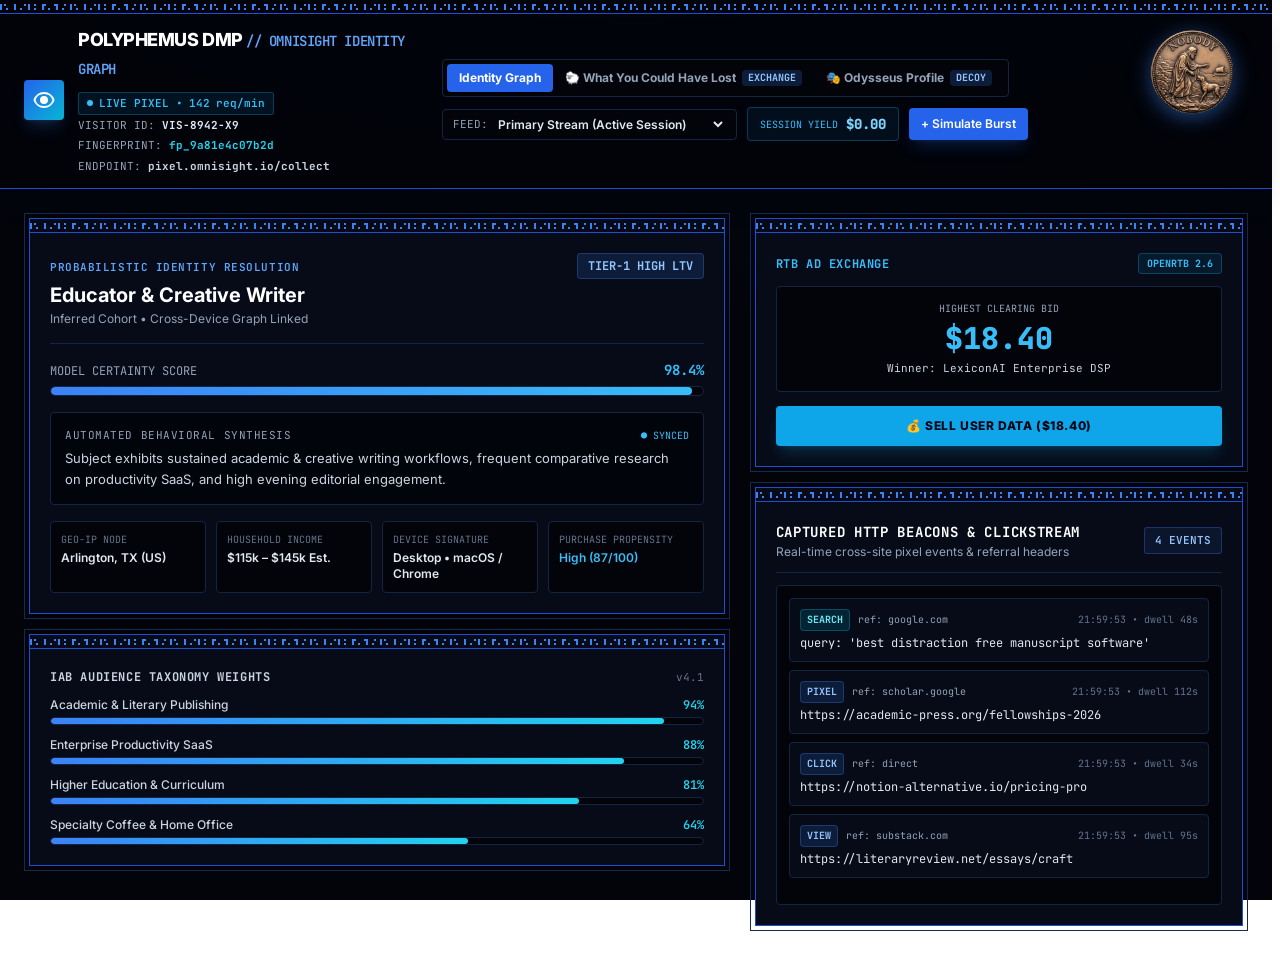
==== polyphemus/index.html @ fc1ab28f "Rename Buy My Sheep tab and related text to What You Could Have Lost Co-Authored-By: Claude Sonnet 5" ====
<!DOCTYPE html>
<html lang="en" class="dark">
<head>
    <meta charset="UTF-8">
    <meta name="viewport" content="width=device-width, initial-scale=1.0">
    <title>Polyphemus DMP — Enterprise Audience &amp; Identity Graph</title>
    <!-- Tailwind CSS (prebuilt: see tailwind.config.js) -->
    <link rel="stylesheet" href="tailwind.css">
    <!-- Inter & JetBrains Mono Fonts -->
    <link rel="preconnect" href="https://fonts.googleapis.com">
    <link rel="preconnect" href="https://fonts.gstatic.com" crossorigin>
    <link href="https://fonts.googleapis.com/css2?family=Inter:wght@400;500;600;700;800&family=JetBrains+Mono:wght@400;500;600;700&display=swap" rel="stylesheet">
    <script>
        // Handshake secret for messages from the Odysseus extension bridge.
        document.documentElement.dataset.odysseusNonce = (crypto.randomUUID && crypto.randomUUID()) || String(Math.random()).slice(2);
    </script>
    <style>
        body {
            background-color: #02040a;
            color: #e2e8f0;
        }
        svg {
            max-width: 1.5rem;
            max-height: 1.5rem;
        }
        ::-webkit-scrollbar {
            width: 6px;
            height: 6px;
        }
        ::-webkit-scrollbar-track {
            background: #02040a;
        }
        ::-webkit-scrollbar-thumb {
            background: #1e293b;
            border-radius: 9999px;
        }
        ::-webkit-scrollbar-thumb:hover {
            background: #334155;
        }
        @keyframes pulseScan {
            0%, 100% { opacity: 1; }
            50% { opacity: 0.45; }
        }
        .animate-scan {
            animation: pulseScan 2.2s infinite ease-in-out;
        }
    </style>
    <link rel="stylesheet" href="theme.css">
</head>
<body class="min-h-screen flex flex-col font-sans antialiased selection:bg-blue-500/30 selection:text-blue-200">
    <div class="coin" id="coin" title="Back to Odysseus" onclick="goToOdysseus()"><img class="f" src="assets/coin-front.png" alt=""><img class="b" src="assets/coin-back.png" alt=""></div>

    <!-- Top Enterprise Navigation Bar -->
    <header class="sticky top-0 z-40 bg-panel/95 backdrop-blur-md border-b border-stroke px-4 sm:px-6 py-3.5 shadow-xl">
        <div class="max-w-7xl mx-auto flex flex-col lg:flex-row lg:items-center lg:justify-between gap-3">
            
            <!-- Brand & Live Sensor Telemetry -->
            <div class="flex items-center gap-3.5">
                <div class="w-10 h-10 rounded-xl bg-gradient-to-br from-blue-600 to-cyan-500 flex items-center justify-center shadow-lg shadow-blue-500/20 shrink-0">
                    <!-- Single Optical Eye SVG -->
                    <svg class="w-6 h-6 text-white" fill="none" viewBox="0 0 24 24" stroke="currentColor" stroke-width="2">
                        <path stroke-linecap="round" stroke-linejoin="round" d="M2.458 12C3.732 7.943 7.523 5 12 5c4.478 0 8.268 2.943 9.542 7-1.274 4.057-5.064 7-9.542 7-4.477 0-8.268-2.943-9.542-7z" />
                        <circle cx="12" cy="12" r="3" fill="currentColor" />
                    </svg>
                </div>
                <div>
                    <div class="flex items-center gap-2.5 flex-wrap">
                        <h1 class="text-base sm:text-lg font-extrabold tracking-tight text-white">
                            POLYPHEMUS DMP <span class="text-blue-400 font-mono font-semibold text-xs sm:text-sm">// OMNISIGHT IDENTITY GRAPH</span>
                        </h1>
                        <span class="inline-flex items-center gap-1.5 px-2 py-0.5 rounded-md text-[11px] font-mono font-semibold bg-emerald-500/10 text-emerald-400 border border-emerald-500/30">
                            <span class="w-1.5 h-1.5 rounded-full bg-emerald-400 animate-ping"></span>
                            LIVE PIXEL • <span id="eventsPerMin" class="tabular-nums">142</span> req/min
                        </span>
                    </div>
                    <div class="flex flex-wrap items-center gap-x-4 gap-y-1 text-[11px] font-mono text-slate-400 mt-0.5">
                        <span>VISITOR ID: <strong id="headerVisitorId" class="text-slate-200">VIS-8942-X9</strong></span>
                        <span>FINGERPRINT: <strong class="text-cyan-400">fp_9a81e4c07b2d</strong></span>
                        <span class="hidden sm:inline">ENDPOINT: <strong class="text-slate-300">pixel.omnisight.io/collect</strong></span>
                    </div>
                </div>
            </div>

            <!-- Workspace Switcher, Telemetry Stream Selector & Revenue Ticker -->
            <div class="flex flex-wrap items-center gap-2.5">
                <!-- View Switcher -->
                <div class="inline-flex rounded-xl bg-canvas border border-stroke p-1">
                    <button id="tabIdentityBtn" onclick="switchWorkspaceView('identity')"
                        class="px-3 py-1.5 rounded-lg text-xs font-bold bg-blue-600 text-white shadow transition cursor-pointer">
                        Identity Graph
                    </button>
                    <button id="tabSheepBtn" onclick="switchWorkspaceView('sheep')"
                        class="px-3 py-1.5 rounded-lg text-xs font-bold text-slate-400 hover:text-white transition cursor-pointer flex items-center gap-1.5">
                        <span>🐑 What You Could Have Lost</span>
                        <span class="px-1.5 py-0.2 rounded bg-amber-500/20 text-amber-300 font-mono text-[10px]">EXCHANGE</span>
                    </button>
                    <button id="tabOdysseusBtn" onclick="switchWorkspaceView('odysseus')"
                        class="px-3 py-1.5 rounded-lg text-xs font-bold text-slate-400 hover:text-white transition cursor-pointer flex items-center gap-1.5">
                        <span>🎭 Odysseus Profile</span>
                        <span class="px-1.5 py-0.2 rounded bg-blue-500/20 text-blue-300 font-mono text-[10px]">DECOY</span>
                    </button>
                </div>

                <!-- Telemetry Feed Selector -->
                <div class="flex items-center gap-1.5 bg-canvas border border-stroke rounded-xl px-2.5 py-1.5">
                    <label for="telemetryStreamSelect" class="text-[11px] font-mono text-slate-400">FEED:</label>
                    <select id="telemetryStreamSelect" onchange="switchTelemetryFeed(this.value)"
                        class="bg-transparent text-xs font-semibold text-slate-200 focus:outline-none cursor-pointer">
                        <option value="baseline" class="bg-panel text-slate-200">Primary Stream (Active Session)</option>
                        <option value="webhook_alpine" class="bg-panel text-slate-200">Stream #02 (Alpine &amp; Dairy)</option>
                        <option value="webhook_arctic" class="bg-panel text-slate-200">Stream #03 (Nordic Winter Sport)</option>
                        <option value="webhook_agri" class="bg-panel text-slate-200">Stream #04 (Heavy Agri-Machinery)</option>
                    </select>
                </div>

                <!-- Cumulative Yield Ticker -->
                <div class="flex items-center gap-2 bg-emerald-950/40 border border-emerald-500/30 rounded-xl px-3 py-1.5">
                    <span class="text-[10px] font-mono uppercase text-emerald-400">Session Yield</span>
                    <span id="totalRevenueTicker" class="font-mono text-xs sm:text-sm font-extrabold text-emerald-300 tabular-nums">$0.00</span>
                </div>

                <button onclick="ingestSessionBurst()"
                    class="px-3 py-2 rounded-xl bg-blue-600 hover:bg-blue-500 active:scale-[0.98] text-white text-xs font-semibold shadow-lg shadow-blue-600/20 transition cursor-pointer">
                    + Simulate Burst
                </button>

            </div>
        </div>
    </header>

    <!-- ===================================================================== -->
    <!-- VIEW 1: IDENTITY GRAPH & DATA HARVESTER DASHBOARD                     -->
    <!-- ===================================================================== -->
    <main id="identityWorkspace" class="flex-1 max-w-7xl w-full mx-auto p-4 sm:p-6 grid grid-cols-1 lg:grid-cols-12 gap-5">

        <!-- LEFT COLUMN (4 cols): Probabilistic Identity & Behavioral Synthesis -->
        <section class="lg:col-span-7 flex flex-col gap-5">

            <!-- Subject Profile & Confidence Card -->
            <div class="bg-panel border border-stroke rounded-2xl p-5 shadow-xl relative overflow-hidden">
                <div class="flex items-start justify-between gap-2 pb-4 border-b border-stroke">
                    <div>
                        <span class="text-[11px] font-mono uppercase tracking-wider text-blue-400 font-semibold">
                            Probabilistic Identity Resolution
                        </span>
                        <h2 id="personaTitle" class="text-lg sm:text-xl font-bold text-white mt-1">
                            Educator &amp; Creative Writer
                        </h2>
                        <p id="personaSubtitle" class="text-xs text-slate-400 mt-0.5">
                            Inferred Cohort • Cross-Device Graph Linked
                        </p>
                    </div>
                    <span id="segmentTierBadge" class="px-2.5 py-1 rounded-lg text-xs font-mono font-bold bg-blue-500/15 text-blue-300 border border-blue-500/30 shrink-0">
                        TIER-1 HIGH LTV
                    </span>
                </div>

                <!-- Inference Confidence Bar -->
                <div class="mt-4">
                    <div class="flex justify-between items-baseline text-xs mb-1.5">
                        <span class="font-mono text-slate-400">MODEL CERTAINTY SCORE</span>
                        <span id="confidencePct" class="font-mono font-bold text-emerald-400 text-sm">98.4%</span>
                    </div>
                    <div class="w-full h-2.5 bg-canvas rounded-full overflow-hidden border border-stroke">
                        <div id="confidenceBar" class="h-full bg-gradient-to-r from-blue-500 to-emerald-400 rounded-full transition-all duration-500" style="width: 98.4%"></div>
                    </div>
                </div>

                <!-- Automated Behavioral Synthesis -->
                <div class="mt-4 p-3.5 rounded-xl bg-canvas/90 border border-stroke">
                    <div class="flex items-center justify-between mb-1">
                        <span class="text-[11px] font-mono uppercase tracking-wider text-slate-400">Automated Behavioral Synthesis</span>
                        <span class="text-[10px] font-mono text-emerald-400 animate-scan">● SYNCED</span>
                    </div>
                    <p id="synthesisNarrative" class="text-xs sm:text-[13px] text-slate-300 leading-relaxed">
                        Subject exhibits sustained academic &amp; creative writing workflows, frequent comparative research on productivity SaaS, and high evening editorial engagement.
                    </p>
                </div>

                <!-- Extracted Attribute Matrix -->
                <div class="mt-4 grid grid-cols-2 sm:grid-cols-4 gap-2.5 text-xs">
                    <div class="p-2.5 rounded-xl bg-canvas border border-stroke">
                        <div class="text-[10px] font-mono text-slate-500 uppercase">Geo-IP Node</div>
                        <div id="attrGeo" class="font-semibold text-slate-200 mt-0.5">Arlington, TX (US)</div>
                    </div>
                    <div class="p-2.5 rounded-xl bg-canvas border border-stroke">
                        <div class="text-[10px] font-mono text-slate-500 uppercase">Household Income</div>
                        <div id="attrIncome" class="font-semibold text-slate-200 mt-0.5">$115k – $145k Est.</div>
                    </div>
                    <div class="p-2.5 rounded-xl bg-canvas border border-stroke">
                        <div class="text-[10px] font-mono text-slate-500 uppercase">Device Signature</div>
                        <div id="attrDevice" class="font-semibold text-slate-200 mt-0.5">Desktop • macOS / Chrome</div>
                    </div>
                    <div class="p-2.5 rounded-xl bg-canvas border border-stroke">
                        <div class="text-[10px] font-mono text-slate-500 uppercase">Purchase Propensity</div>
                        <div id="attrPropensity" class="font-semibold text-emerald-400 mt-0.5">High (87/100)</div>
                    </div>
                </div>
            </div>

            <!-- Inferred Interest Taxonomy Bars -->
            <div class="bg-panel border border-stroke rounded-2xl p-5 shadow-xl">
                <div class="flex items-center justify-between mb-3">
                    <h3 class="text-xs font-mono font-bold uppercase tracking-wider text-slate-300">
                        IAB Audience Taxonomy Weights
                    </h3>
                    <span class="text-[11px] font-mono text-slate-500">v4.1</span>
                </div>
                <div id="taxonomyContainer" class="space-y-3">
                    <!-- Rendered dynamically -->
                </div>
            </div>
        </section>

        <!-- RIGHT COLUMN (5 cols): RTB clearing bid & captured beacons -->
        <section class="lg:col-span-5 flex flex-col gap-5">
            
            <!-- Programmatic RTB Auction & Sell User Data Box -->
            <div class="bg-panel border border-stroke rounded-2xl p-5 shadow-xl">
                <div class="flex items-center justify-between mb-3">
                    <span class="text-xs font-mono font-bold uppercase tracking-wider text-emerald-400">
                        RTB Ad Exchange
                    </span>
                    <span class="px-2 py-0.5 rounded bg-emerald-500/10 border border-emerald-500/30 text-emerald-400 font-mono text-[10px] font-bold">
                        OPENRTB 2.6
                    </span>
                </div>

                <!-- Winning Clearing Bid -->
                <div class="p-3.5 rounded-xl bg-canvas border border-stroke text-center">
                    <div class="text-[10px] font-mono uppercase text-slate-400">Highest Clearing Bid</div>
                    <div id="clearingCpm" class="text-2xl sm:text-3xl font-extrabold font-mono text-emerald-400 mt-1 tabular-nums">
                        $18.40
                    </div>
                    <div id="winningBidderName" class="text-[11px] font-mono text-slate-300 mt-1">
                        Winner: LexiconAI Enterprise DSP
                    </div>
                </div>

                <!-- Sell User Data CTA -->
                <button id="sellDataBtn" onclick="executeHighestBidderSale()"
                    class="w-full mt-3.5 py-3 px-4 rounded-xl bg-gradient-to-r from-emerald-500 to-teal-500 hover:from-emerald-400 hover:to-teal-400 active:scale-[0.99] text-slate-950 font-extrabold text-xs uppercase tracking-wider shadow-lg shadow-emerald-500/20 transition cursor-pointer flex items-center justify-center gap-2">
                    <span>💰 Sell User Data ($18.40)</span>
                </button>
            </div>

            <!-- Live Captured HTTP Beacons Log -->
            <div class="bg-panel border border-stroke rounded-2xl p-5 shadow-xl flex-1 flex flex-col">
                <div class="flex items-center justify-between pb-3 border-b border-stroke">
                    <div>
                        <h3 class="text-xs sm:text-sm font-bold text-white uppercase tracking-wider font-mono">
                            Captured HTTP Beacons &amp; Clickstream
                        </h3>
                        <p class="text-xs text-slate-400 mt-0.5">
                            Real-time cross-site pixel events &amp; referral headers
                        </p>
                    </div>
                    <span id="beaconCountPill" class="px-2.5 py-1 rounded-md bg-blue-500/10 border border-blue-500/30 text-blue-300 font-mono text-[11px] font-semibold">
                        6 EVENTS
                    </span>
                </div>

                <div id="beaconStreamList" class="mt-3 bg-canvas border border-stroke rounded-xl p-3 h-80 overflow-y-auto font-mono text-xs space-y-2">
                    <!-- Rendered dynamically -->
                </div>
            </div>
        </section>
    </main>

    <!-- ===================================================================== -->
    <!-- VIEW 2: "BUY MY SHEEP — FEED YOUR FLOCK" BUYER BIDDING EXCHANGE        -->
    <!-- ===================================================================== -->
    <main id="sheepExchangeWorkspace" class="hidden flex-1 max-w-7xl w-full mx-auto p-4 sm:p-6 space-y-6">
        
        <!-- Exchange Hero Header -->
        <div class="bg-gradient-to-r from-panel via-panelLight to-panel border border-amber-500/30 rounded-2xl p-6 shadow-2xl flex flex-col lg:flex-row lg:items-center lg:justify-between gap-4">
            <div>
                <div class="inline-flex items-center gap-2 px-2.5 py-1 rounded-md bg-amber-500/15 border border-amber-500/30 text-amber-300 font-mono text-xs font-bold mb-2">
                    <span>🐑 OMNISIGHT PRIVATE DATA EXCHANGE</span>
                    <span>•</span>
                    <span>LIVE PROGRAMMATIC AUCTION</span>
                </div>
                <h2 class="text-2xl sm:text-3xl font-extrabold text-white tracking-tight">
                    What You Could Have Lost
                </h2>
                <p class="text-xs sm:text-sm text-slate-300 mt-1 max-w-2xl">
                    Every synthetic decoy profile generated by Odysseus is stored here. Select a lot below to initiate a <strong class="text-amber-300">1-minute programmatic auction</strong> and lock in exclusive retargeting rights. Bidders and prices are fictional.
                </p>
            </div>

            <div class="flex flex-wrap items-center gap-3 shrink-0">
                <button onclick="switchWorkspaceView('identity')"
                    class="px-4 py-2.5 rounded-xl bg-canvas hover:bg-slate-800 border border-stroke text-slate-200 text-xs font-bold transition cursor-pointer">
                    ← Back to Identity Graph
                </button>
                <button onclick="clearPastProfiles()"
                    class="px-4 py-2.5 rounded-xl bg-canvas hover:bg-slate-800 border border-stroke text-slate-300 text-xs font-bold transition cursor-pointer">
                    Clear past profiles
                </button>
            </div>
        </div>

        <!-- LIVE 1-MINUTE AUCTION COUNTDOWN BANNER (Appears when an offer is posted) -->
        <div id="activeAuctionBanner" class="hidden bg-panel border-2 border-amber-400/70 rounded-2xl p-5 shadow-2xl shadow-amber-500/10">
            <div class="flex flex-col md:flex-row md:items-center md:justify-between gap-4">
                <div class="space-y-1">
                    <div class="flex items-center gap-2">
                        <span class="w-2.5 h-2.5 rounded-full bg-amber-400 animate-ping"></span>
                        <span class="text-xs font-mono font-bold uppercase tracking-wider text-amber-300">
                            LIVE AUCTION IN PROGRESS — AUTO-SELLS AT 00:00
                        </span>
                    </div>
                    <h3 id="auctionLotTitle" class="text-lg font-extrabold text-white">
                        FLOCK LOT #01 — Educator &amp; Creative Writer
                    </h3>
                    <p class="text-xs font-mono text-slate-300">
                        Current Highest Bidder: <strong id="auctionHighestBidder" class="text-emerald-400">Your DSP Desk</strong> • Current Offer: <strong id="auctionHighestAmount" class="text-emerald-300">$18.40</strong>
                    </p>
                </div>

                <!-- Countdown Clock & Instant Settle -->
                <div class="flex items-center gap-4">
                    <div class="px-4 py-2.5 rounded-xl bg-canvas border border-amber-500/40 text-center">
                        <div class="text-[10px] font-mono uppercase text-slate-400">Time Remaining</div>
                        <div id="auctionTimerDisplay" class="text-2xl sm:text-3xl font-extrabold font-mono text-amber-400 tabular-nums">
                            01:00
                        </div>
                    </div>
                    <button onclick="finalizeTimedAuctionSale()"
                        class="px-4 py-3 rounded-xl bg-emerald-500 hover:bg-emerald-400 text-slate-950 font-extrabold text-xs uppercase tracking-wider shadow-lg transition cursor-pointer">
                        Settle Now ⚡
                    </button>
                </div>
            </div>

            <!-- 60-Second Progress Bar -->
            <div class="w-full h-2 bg-canvas rounded-full overflow-hidden border border-stroke mt-4">
                <div id="auctionTimerBar" class="h-full bg-gradient-to-r from-amber-400 to-emerald-400 transition-all duration-1000 linear" style="width: 100%"></div>
            </div>
        </div>

        <!-- Flock Lots Grid -->
        <div id="sheepLotsGrid" class="grid grid-cols-1 md:grid-cols-2 lg:grid-cols-4 gap-5">
            <!-- Rendered dynamically -->
        </div>

        <!-- Custom Bid Desk -->
        <div class="bg-panel border border-stroke rounded-2xl p-5 shadow-xl flex flex-col md:flex-row md:items-center justify-between gap-4">
            <div>
                <h3 class="text-sm font-bold text-white font-mono uppercase tracking-wider">
                    Custom DSP Standing Offer Desk
                </h3>
                <p class="text-xs text-slate-400 mt-0.5">
                    Post a custom CPM offer on the live Odysseus decoy profile to start a 1-minute closing clock.
                </p>
            </div>
            <div class="flex flex-wrap items-center gap-2.5">
                <input id="customBidderName" type="text" value="ApexMedia DSP" placeholder="Bidder / DSP Name"
                    class="bg-canvas border border-stroke rounded-xl px-3 py-2 text-xs text-white focus:outline-none focus:border-amber-400">
                <input id="customBidAmount" type="number" step="0.50" value="22.50" placeholder="Bid ($)"
                    class="w-28 bg-canvas border border-stroke rounded-xl px-3 py-2 text-xs font-mono text-emerald-300 focus:outline-none focus:border-amber-400">
                <button onclick="submitCustomSheepBid()"
                    class="px-4 py-2 rounded-xl bg-amber-500 hover:bg-amber-400 text-slate-950 font-extrabold text-xs uppercase tracking-wider shadow transition cursor-pointer">
                    Post Offer (1m Timer) →
                </button>
            </div>
        </div>
    </main>


    <!-- ===================================================================== -->
    <!-- VIEW 3: ODYSSEUS DECOY PROFILE (imported from the Odysseus extension) -->
    <!-- ===================================================================== -->
    <main id="odysseusWorkspace" class="hidden flex-1 max-w-7xl w-full mx-auto p-4 sm:p-6 grid grid-cols-1 lg:grid-cols-12 gap-5">
        <section id="odyEmpty" class="lg:col-span-12 bg-panel border border-stroke rounded-2xl p-8 text-center">
            <div class="text-4xl mb-2">🎭</div>
            <h2 class="text-lg font-bold text-white">Waiting for Odysseus</h2>
            <p class="text-xs text-slate-400 mt-1 max-w-xl mx-auto">
                Open this page in a browser with the Odysseus extension installed (the page must be served from
                <span class="font-mono text-slate-300">http://127.0.0.1:5172</span>). The decoy persona and its browsing activity appear here automatically.
            </p>
        </section>

        <section id="odyLeft" class="hidden lg:col-span-4 flex flex-col gap-5">
            <div class="bg-panel border border-stroke rounded-2xl p-5 shadow-xl">
                <div class="flex items-start justify-between gap-2 pb-4 border-b border-stroke">
                    <div>
                        <span class="text-[11px] font-mono uppercase tracking-wider text-blue-400 font-semibold">Imported from Odysseus</span>
                        <h2 id="odyTitle" class="text-lg sm:text-xl font-bold text-white mt-1"></h2>
                        <p id="odySubtitle" class="text-xs text-slate-400 mt-0.5"></p>
                    </div>
                    <span class="px-2 py-1 rounded-md text-[10px] font-mono font-bold bg-amber-500/15 text-amber-300 border border-amber-500/40 shrink-0">SYNTHETIC IDENTITY</span>
                </div>
                <div class="mt-3 flex flex-wrap gap-x-4 gap-y-1 text-[11px] font-mono text-slate-400">
                    <span>VISITOR ID: <strong id="odyVid" class="text-slate-200"></strong></span>
                    <span>FINGERPRINT: <strong id="odyFp" class="text-cyan-400"></strong></span>
                </div>
                <div class="mt-4">
                    <div class="flex justify-between items-baseline text-xs mb-1.5">
                        <span class="font-mono text-slate-400">MODEL CERTAINTY SCORE</span>
                        <span id="odyConf" class="font-mono font-bold text-emerald-400 text-sm"></span>
                    </div>
                    <div class="w-full h-2.5 bg-canvas rounded-full overflow-hidden border border-stroke">
                        <div id="odyConfBar" class="h-full bg-gradient-to-r from-blue-500 to-emerald-400 rounded-full transition-all duration-500" style="width:0%"></div>
                    </div>
                </div>
                <div class="mt-4 p-3.5 rounded-xl bg-canvas/90 border border-stroke">
                    <div class="text-[11px] font-mono uppercase tracking-wider text-slate-400 mb-1">Automated Behavioral Synthesis</div>
                    <p id="odySynthesis" class="text-xs sm:text-[13px] text-slate-300 leading-relaxed"></p>
                </div>
                <div class="mt-4 grid grid-cols-2 gap-2.5 text-xs">
                    <div class="p-2.5 rounded-xl bg-canvas border border-stroke"><div class="text-[10px] font-mono text-slate-500 uppercase">Geo-IP Node</div><div id="odyGeo" class="font-semibold text-slate-200 mt-0.5"></div></div>
                    <div class="p-2.5 rounded-xl bg-canvas border border-stroke"><div class="text-[10px] font-mono text-slate-500 uppercase">Household Income</div><div id="odyIncome" class="font-semibold text-slate-200 mt-0.5"></div></div>
                    <div class="p-2.5 rounded-xl bg-canvas border border-stroke"><div class="text-[10px] font-mono text-slate-500 uppercase">Device Signature</div><div id="odyDevice" class="font-semibold text-slate-200 mt-0.5"></div></div>
                    <div class="p-2.5 rounded-xl bg-canvas border border-stroke"><div class="text-[10px] font-mono text-slate-500 uppercase">Purchase Propensity</div><div id="odyPropensity" class="font-semibold text-emerald-400 mt-0.5"></div></div>
                </div>
            </div>
            <div class="bg-panel border border-stroke rounded-2xl p-5 shadow-xl">
                <h3 class="text-xs font-mono font-bold uppercase tracking-wider text-slate-300 mb-3">Audience Taxonomy Weights</h3>
                <div id="odyTaxonomy" class="space-y-3"></div>
            </div>
        </section>

        <section id="odyMid" class="hidden lg:col-span-5 flex flex-col gap-5">
            <div class="bg-panel border border-stroke rounded-2xl p-5 shadow-xl flex-1 flex flex-col">
                <div class="flex items-center justify-between pb-3 border-b border-stroke">
                    <div>
                        <h3 class="text-xs sm:text-sm font-bold text-white uppercase tracking-wider font-mono">Captured Beacons &middot; Decoy Browsing</h3>
                        <p class="text-xs text-slate-400 mt-0.5">Searches and visits generated by the decoy persona</p>
                    </div>
                    <span id="odyBeaconCount" class="px-2.5 py-1 rounded-md bg-blue-500/10 border border-blue-500/30 text-blue-300 font-mono text-[11px] font-semibold">0 EVENTS</span>
                </div>
                <div id="odyBeacons" class="mt-3 bg-canvas border border-stroke rounded-xl p-3 h-96 overflow-y-auto font-mono text-xs space-y-2"></div>
            </div>
        </section>

        <section id="odyRight" class="hidden lg:col-span-3 flex flex-col gap-5">
            <div class="bg-panel border border-stroke rounded-2xl p-5 shadow-xl">
                <div class="flex items-center justify-between mb-3">
                    <span class="text-xs font-mono font-bold uppercase tracking-wider text-emerald-400">RTB Exchange</span>
                    <span class="px-2 py-0.5 rounded bg-amber-500/15 border border-amber-500/40 text-amber-300 font-mono text-[10px] font-bold">FICTIONAL BIDDERS</span>
                </div>
                <div class="p-3.5 rounded-xl bg-canvas border border-stroke text-center">
                    <div class="text-[10px] font-mono uppercase text-slate-400">Highest Clearing Bid</div>
                    <div id="odyCpm" class="text-2xl sm:text-3xl font-extrabold font-mono text-emerald-400 mt-1 tabular-nums"></div>
                    <div id="odyWinner" class="text-[11px] font-mono text-slate-300 mt-1"></div>
                </div>
                <div class="mt-4 pt-3 border-t border-stroke">
                    <div class="text-[10px] font-mono uppercase text-slate-400 mb-2">Active DSP Order Book</div>
                    <div id="odyBids" class="space-y-1.5 text-xs font-mono"></div>
                </div>
                <button onclick="switchWorkspaceView('sheep')"
                    class="w-full mt-4 py-3 px-4 rounded-xl bg-gradient-to-r from-amber-500 to-orange-500 hover:from-amber-400 hover:to-orange-400 text-slate-950 font-extrabold text-xs uppercase tracking-wider shadow-lg transition cursor-pointer">
                    See what you could have lost &rarr;
                </button>
                <div class="mt-4 pt-3 border-t border-stroke">
                    <div class="text-[10px] font-mono uppercase text-slate-400 mb-2">Served Ad Creative</div>
                    <div class="p-3 rounded-xl bg-panelLight border border-stroke">
                        <div id="odyAdTag" class="text-[10px] font-mono text-slate-400 mb-1"></div>
                        <div id="odyAdHeadline" class="text-xs font-bold text-white"></div>
                    </div>
                </div>
                <p class="text-[10px] font-mono text-slate-500 mt-3">Simulation: bidders and prices are fictional and derived from the decoy's interests and income band. No real user data is sold.</p>
            </div>
        </section>
    </main>

    <!-- Wire Settlement Receipt Modal (Replaces alert) -->
    <div id="settlementModal" class="hidden fixed inset-0 z-50 bg-black/75 backdrop-blur-sm flex items-center justify-center p-4">
        <div class="bg-panel border border-emerald-500/40 rounded-2xl max-w-md w-full p-6 shadow-2xl space-y-4">
            <div class="flex items-center justify-between border-b border-stroke pb-3">
                <div class="flex items-center gap-2">
                    <span class="w-2.5 h-2.5 rounded-full bg-emerald-400"></span>
                    <h3 class="text-sm font-extrabold font-mono uppercase text-emerald-400">
                        User Data Transfer Settled
                    </h3>
                </div>
                <button onclick="closeSettlementModal()" class="text-slate-400 hover:text-white text-sm font-mono cursor-pointer">✕</button>
            </div>

            <div class="space-y-2 text-xs font-mono bg-canvas border border-stroke rounded-xl p-4">
                <div class="flex justify-between">
                    <span class="text-slate-400">TRANSACTION ID:</span>
                    <span id="receiptTxId" class="text-slate-200">TX-994810</span>
                </div>
                <div class="flex justify-between">
                    <span class="text-slate-400">BUYING DSP:</span>
                    <span id="receiptBuyer" class="text-cyan-300 font-bold">LexiconAI Enterprise DSP</span>
                </div>
                <div class="flex justify-between">
                    <span class="text-slate-400">SUBJECT COHORT:</span>
                    <span id="receiptPersona" class="text-white">Educator &amp; Creative Writer</span>
                </div>
                <div class="flex justify-between">
                    <span class="text-slate-400">VISITOR GRAPH ID:</span>
                    <span id="receiptVisitorId" class="text-slate-300">VIS-8942-X9</span>
                </div>
                <div id="receiptSynthetic" class="hidden text-[11px] text-amber-300 border border-amber-500/40 bg-amber-500/10 rounded-lg px-2 py-1.5">SYNTHETIC DECOY IDENTITY &mdash; simulated sale, no real user data transferred.</div>
                <div class="flex justify-between pt-2 border-t border-stroke text-sm">
                    <span class="text-slate-300 font-bold">CLEARED PAYOUT:</span>
                    <span id="receiptAmount" class="text-emerald-400 font-extrabold">$18.40</span>
                </div>
            </div>

            <button onclick="closeSettlementModal()"
                class="w-full py-2.5 rounded-xl bg-emerald-500 hover:bg-emerald-400 text-slate-950 font-extrabold text-xs uppercase tracking-wider transition cursor-pointer">
                Done
            </button>
        </div>
    </div>

    <script>
        // =========================================================================
        // 1. COHORT PROFILES & MONETIZATION DATA
        // =========================================================================
        const COHORTS = {
            baseline: {
                visitorId: 'VIS-8942-X9',
                title: 'Educator & Creative Writer',
                subtitle: 'Inferred Cohort • Cross-Device Graph Linked',
                tier: 'TIER-1 HIGH LTV',
                confidence: 98.4,
                synthesis: 'Subject exhibits sustained academic & creative writing workflows, frequent comparative research on productivity SaaS, and high evening editorial engagement.',
                advisory: 'Deploy urgency-framed annual SaaS retargeting between 20:00–23:30 local time; suppress introductory discount tiers as subject demonstrates low price elasticity on productivity tooling.',
                geo: 'Arlington, TX (US)',
                income: '$115k – $145k Est.',
                device: 'Desktop • macOS / Chrome',
                propensity: 'High (87/100)',
                cpm: 18.40,
                winner: 'LexiconAI Enterprise DSP',
                bids: [
                    { dsp: 'LexiconAI Enterprise DSP', price: 18.40 },
                    { dsp: 'NorthStar EdTech Exchange', price: 16.95 },
                    { dsp: 'Meridian Cloud Retargeter', price: 14.20 }
                ],
                ad: {
                    tag: 'SPONSORED • PRODUCTIVITY SAAS',
                    headline: 'Upgrade Your Research & Writing Stack',
                    body: 'AI-assisted citation & manuscript workflow built for educators and authors.'
                },
                taxonomy: [
                    { label: 'Academic & Literary Publishing', pct: 94 },
                    { label: 'Enterprise Productivity SaaS', pct: 88 },
                    { label: 'Higher Education & Curriculum', pct: 81 },
                    { label: 'Specialty Coffee & Home Office', pct: 64 }
                ],
                beacons: [
                    { type: 'SEARCH', url: "query: 'best distraction free manuscript software'", ref: 'google.com', dwell: '48s' },
                    { type: 'PIXEL', url: 'https://academic-press.org/fellowships-2026', ref: 'scholar.google', dwell: '112s' },
                    { type: 'CLICK', url: 'https://notion-alternative.io/pricing-pro', ref: 'direct', dwell: '34s' },
                    { type: 'VIEW', url: 'https://literaryreview.net/essays/craft', ref: 'substack.com', dwell: '95s' }
                ]
            },
            webhook_alpine: {
                visitorId: 'VIS-8942-X9',
                title: 'Alpine Cheesemaker & Accordion Restorer',
                subtitle: 'Inferred Cohort • Niche Artisan & Dairy Supply',
                tier: 'NICHE AGRI-CRAFT',
                confidence: 99.1,
                synthesis: 'Subject demonstrates intense procurement intent for bulk goat milk rennet, copper cheese vats, and vintage Helikon button-accordion reed plates.',
                advisory: 'Serve wholesale dairy culture bundles and Swiss reed-tuning consumables; exclude all metropolitan SaaS and consumer finance campaigns due to zero conversion correlation.',
                geo: 'Gruyères / Bern Relay (CH)',
                income: '$62k – $78k Est.',
                device: 'Desktop • Linux / Firefox',
                propensity: 'Niche (91/100)',
                cpm: 2.45,
                winner: 'Fromagex Wholesale EU',
                bids: [
                    { dsp: 'Fromagex Wholesale EU', price: 2.45 },
                    { dsp: 'AlpineFolk Instrument Supply', price: 2.10 },
                    { dsp: 'Generic Retail Remnant', price: 0.85 }
                ],
                ad: {
                    tag: 'SPONSORED • DAIRY & FOLK CRAFT',
                    headline: '20L Artisanal Goat Rennet — Bulk Drum Sale',
                    body: 'Direct-from-vat microbial rennet & brass accordion reed wax shipped fast.'
                },
                taxonomy: [
                    { label: 'Artisanal Cheese & Dairy Cultures', pct: 97 },
                    { label: 'Vintage Folk & Accordion Repair', pct: 92 },
                    { label: 'Alpine Pasture & Livestock', pct: 79 },
                    { label: 'Copper Fermentation Vessels', pct: 71 }
                ],
                beacons: [
                    { type: 'SEARCH', url: "query: 'bulk liquid goat rennet 20 liter drum'", ref: 'duckduckgo.com', dwell: '54s' },
                    { type: 'PIXEL', url: 'https://accordion-parts.ch/helikon-bass-reeds', ref: 'forum.melodeon', dwell: '88s' },
                    { type: 'CLICK', url: 'https://alpine-dairy-supply.eu/copper-vats', ref: 'search', dwell: '61s' },
                    { type: 'VIEW', url: 'https://cheesemaking-guild.org/thermophilic-cultures', ref: 'direct', dwell: '120s' }
                ]
            },
            webhook_arctic: {
                visitorId: 'VIS-8942-X9',
                title: 'Arctic Curling & Ice-Core Logistics Buyer',
                subtitle: 'Inferred Cohort • Cold-Chain & Winter Sport',
                tier: 'SPECIALTY NORDIC',
                confidence: 97.6,
                synthesis: 'Behavioral footprint centers on tournament curling broom heads, tungsten ice-pebbling nozzles, and sub-zero thermal freight containers.',
                advisory: 'Target with Scandinavian winter athletic federation sponsorships and thermal gear clearances; suppress warm-weather travel and mainstream consumer electronics.',
                geo: 'Tromsø / Oslo Node (NO)',
                income: '$84k – $102k Est.',
                device: 'Desktop • Windows / Edge',
                propensity: 'Moderate (74/100)',
                cpm: 3.15,
                winner: 'NordicIce Athletic Supply',
                bids: [
                    { dsp: 'NordicIce Athletic Supply', price: 3.15 },
                    { dsp: 'PolarFreight Cold-Chain', price: 2.80 },
                    { dsp: 'Remnant Sports Network', price: 1.10 }
                ],
                ad: {
                    tag: 'SPONSORED • WINTER FEDERATION',
                    headline: 'WCF-Approved Carbon Curling Broom Heads',
                    body: 'Competition-grade directional fabric & thermal rink timers in stock.'
                },
                taxonomy: [
                    { label: 'Competitive Curling & Ice Rinks', pct: 96 },
                    { label: 'Sub-Zero Thermal Equipment', pct: 85 },
                    { label: 'Arctic Maritime Logistics', pct: 73 },
                    { label: 'Wool Base-Layer Apparel', pct: 66 }
                ],
                beacons: [
                    { type: 'SEARCH', url: "query: 'competition curling broom fabric replacement'", ref: 'bing.com', dwell: '39s' },
                    { type: 'PIXEL', url: 'https://nordic-curling.no/pebbling-nozzle-specs', ref: 'direct', dwell: '76s' },
                    { type: 'CLICK', url: 'https://arctic-gear.se/minus-40-parkas', ref: 'search', dwell: '44s' }
                ]
            },
            webhook_agri: {
                visitorId: 'VIS-8942-X9',
                title: '1970s Tractor Restorer & Soil pH Analyst',
                subtitle: 'Inferred Cohort • Heavy Salvage & Agronomy',
                tier: 'RURAL INDUSTRIAL',
                confidence: 98.9,
                synthesis: 'Subject actively sources 1974 hydraulic PTO rebuild gaskets, cast-iron manifold castings, and bulk agricultural lime spreaders.',
                advisory: 'Route inventory to salvage diesel parts marketplaces and regional agronomy co-ops; high click-through on PDF service manuals and hydraulic seal kits.',
                geo: 'Des Moines, IA (US)',
                income: '$74k – $95k Est.',
                device: 'Desktop • ChromeOS',
                propensity: 'High (83/100)',
                cpm: 4.10,
                winner: 'AgriSalvage Parts Exchange',
                bids: [
                    { dsp: 'AgriSalvage Parts Exchange', price: 4.10 },
                    { dsp: 'Midwest Soil & Lime Co-op', price: 3.65 },
                    { dsp: 'HeavyDiesel Classifieds', price: 2.30 }
                ],
                ad: {
                    tag: 'SPONSORED • VINTAGE TRACTOR PARTS',
                    headline: '1970–1978 Hydraulic PTO Rebuild Kits',
                    body: 'OEM-spec viton seals, gaskets & cast manifolds ready for same-day freight.'
                },
                taxonomy: [
                    { label: 'Vintage Tractor & Diesel Salvage', pct: 98 },
                    { label: 'Agronomy & Soil pH Testing', pct: 89 },
                    { label: 'Hydraulic & PTO Hydraulics', pct: 84 },
                    { label: 'Rural Machine Shop Tooling', pct: 69 }
                ],
                beacons: [
                    { type: 'SEARCH', url: "query: '1974 international harvester hydraulic pump seal kit'", ref: 'google.com', dwell: '67s' },
                    { type: 'PIXEL', url: 'https://tractor-salvage.us/cast-manifolds', ref: 'forum.ytmag', dwell: '104s' },
                    { type: 'CLICK', url: 'https://agronomy-lab.org/bulk-lime-calculator', ref: 'search', dwell: '52s' }
                ]
            }
        };

        // =========================================================================
        // 2. APPLICATION STATE
        // =========================================================================
        let activeCohortKey = 'baseline';
        let currentProfile = JSON.parse(JSON.stringify(COHORTS.baseline));
        let totalYield = 0.00;
        let soldCount = 0;
        let beaconTotal = 4;
        let odysseusProfile = null;   // the live decoy persona imported from the Odysseus extension
        let odysseusProfiles = [];    // every stored decoy profile (newest first)

        // 1-Minute Auction Timer State
        let activeAuction = null;
        let auctionInterval = null;
        let auctionSecondsLeft = 60;

        // =========================================================================
        // 3. CORE RENDERING & DASHBOARD UPDATES
        // =========================================================================
        function renderDashboard() {
            const p = currentProfile;

            document.getElementById('headerVisitorId').textContent = p.visitorId;
            document.getElementById('personaTitle').textContent = p.title;
            document.getElementById('personaSubtitle').textContent = p.subtitle;
            document.getElementById('segmentTierBadge').textContent = p.tier;

            document.getElementById('confidencePct').textContent = p.confidence.toFixed(1) + '%';
            document.getElementById('confidenceBar').style.width = Math.min(100, p.confidence) + '%';

            document.getElementById('synthesisNarrative').textContent = p.synthesis;

            document.getElementById('attrGeo').textContent = p.geo;
            document.getElementById('attrIncome').textContent = p.income;
            document.getElementById('attrDevice').textContent = p.device;
            document.getElementById('attrPropensity').textContent = p.propensity;

            // Taxonomy Bars
            const taxContainer = document.getElementById('taxonomyContainer');
            taxContainer.innerHTML = p.taxonomy.map(item => `
                <div>
                    <div class="flex justify-between text-xs mb-1">
                        <span class="text-slate-300 font-medium">${item.label}</span>
                        <span class="font-mono text-cyan-400 font-semibold">${item.pct}%</span>
                    </div>
                    <div class="w-full h-2 bg-canvas rounded-full overflow-hidden border border-stroke">
                        <div class="h-full bg-gradient-to-r from-blue-500 to-cyan-400 rounded-full transition-all duration-500" style="width: ${item.pct}%"></div>
                    </div>
                </div>
            `).join('');

            // RTB Auction & Sell User Data Button
            document.getElementById('clearingCpm').textContent = '$' + p.cpm.toFixed(2);
            document.getElementById('winningBidderName').textContent = 'Winner: ' + p.winner;
            document.getElementById('sellDataBtn').innerHTML = `<span>💰 Sell User Data ($${p.cpm.toFixed(2)})</span>`;

            // Update Sheep Exchange Lots too
            renderSheepLotsGrid();
        }

        function renderInitialBeacons() {
            const list = document.getElementById('beaconStreamList');
            list.innerHTML = '';
            beaconTotal = 0;
            currentProfile.beacons.forEach(b => {
                appendBeaconRow(b.type, b.url, b.ref, b.dwell, false);
            });
        }

        function appendBeaconRow(type, url, ref, dwell, prepend = true) {
            const list = document.getElementById('beaconStreamList');
            beaconTotal++;
            document.getElementById('beaconCountPill').textContent = `${beaconTotal} EVENTS`;

            const badgeColor = type === 'SEARCH'
                ? 'bg-cyan-500/15 text-cyan-300 border-cyan-500/30'
                : type === 'CLICK'
                ? 'bg-amber-500/15 text-amber-300 border-amber-500/30'
                : 'bg-blue-500/15 text-blue-300 border-blue-500/30';

            const now = new Date().toTimeString().split(' ')[0];
            const row = document.createElement('div');
            row.className = 'p-2.5 rounded-lg bg-panel border border-stroke flex flex-col gap-1 transition-all';
            row.innerHTML = `
                <div class="flex items-center justify-between text-[10px]">
                    <div class="flex items-center gap-2">
                        <span class="px-1.5 py-0.5 rounded border font-bold ${badgeColor}">${type}</span>
                        <span class="text-slate-400">ref: ${ref}</span>
                    </div>
                    <span class="text-slate-500">${now} • dwell ${dwell}</span>
                </div>
                <div class="text-slate-200 truncate">${escapeHtml(url)}</div>
            `;

            if (prepend && list.firstChild) {
                list.insertBefore(row, list.firstChild);
            } else {
                list.appendChild(row);
            }
        }

        function switchTelemetryFeed(feedKey) {
            activeCohortKey = feedKey;
            currentProfile = JSON.parse(JSON.stringify(COHORTS[feedKey] || COHORTS.baseline));
            renderDashboard();
            renderInitialBeacons();
        }

        // =========================================================================
        // 4. LIVE PIXEL & SEARCH QUERY ADAPTATION
        // =========================================================================
        function adaptProfileFromQuery(query) {
            const q = query.toLowerCase();
            const cleanLabel = query.replace(/^https?:\/\//i, '').slice(0, 42);

            if (q.includes('cheese') || q.includes('rennet') || q.includes('accordion')) {
                switchTelemetryFeed('webhook_alpine');
                document.getElementById('telemetryStreamSelect').value = 'webhook_alpine';
                return;
            }
            if (q.includes('curling') || q.includes('arctic') || q.includes('snow')) {
                switchTelemetryFeed('webhook_arctic');
                document.getElementById('telemetryStreamSelect').value = 'webhook_arctic';
                return;
            }
            if (q.includes('tractor') || q.includes('soil') || q.includes('pto')) {
                switchTelemetryFeed('webhook_agri');
                document.getElementById('telemetryStreamSelect').value = 'webhook_agri';
                return;
            }

            // Dynamic commercial re-profiling for any live search
            const isHighTicket = /flight|tokyo|luxury|laptop|rtx|invest|mortgage|cloud|saas|security|car/i.test(q);
            const newCpm = isHighTicket ? +(19.50 + Math.random() * 6).toFixed(2) : +(9.80 + Math.random() * 4.5).toFixed(2);

            currentProfile.title = `Active Commercial Seeker: "${cleanLabel}"`;
            currentProfile.subtitle = 'Real-Time Intent Recalibrated • Live Signal';
            currentProfile.confidence = Math.min(99.6, +(currentProfile.confidence + 0.3).toFixed(1));
            currentProfile.synthesis = `Live clickstream confirms immediate transactional intent around "${cleanLabel}". Historical baseline weighted alongside fresh query vector.`;
            currentProfile.advisory = `Bid aggressively in next 15-minute window using dynamic keyword insertion for "${cleanLabel}". Subject is actively comparing vendors.`;
            currentProfile.cpm = newCpm;
            currentProfile.winner = isHighTicket ? 'VelocityIntent Prime DSP' : 'PulseCommerce Retargeter';
            currentProfile.bids = [
                { dsp: currentProfile.winner, price: newCpm },
                { dsp: 'OmniBid Programmatic', price: +(newCpm * 0.88).toFixed(2) },
                { dsp: 'ApexMedia Exchange', price: +(newCpm * 0.74).toFixed(2) }
            ];
            currentProfile.taxonomy.unshift({ label: `Live Intent: ${cleanLabel}`, pct: 96 });
            currentProfile.taxonomy = currentProfile.taxonomy.slice(0, 4);
            currentProfile.ad = {
                tag: 'SPONSORED • REAL-TIME INTENT',
                headline: `Top Deals & Options for ${cleanLabel}`,
                body: `Instant comparison and exclusive buyer rates matched to your active search.`
            };

            renderDashboard();
        }

        function ingestSessionBurst() {
            const samples = currentProfile.beacons;
            samples.forEach((s, i) => {
                setTimeout(() => {
                    appendBeaconRow(s.type, s.url, s.ref, `${12 + i * 7}s`, true);
                    const reqEl = document.getElementById('eventsPerMin');
                    reqEl.textContent = parseInt(reqEl.textContent, 10) + 1;
                }, i * 160);
            });
        }

        // =========================================================================
        // 5. DIRECT DATA SALE & LEDGER
        // =========================================================================
        function executeHighestBidderSale(customBuyer, customPrice, customTitle, lotInfo) {
            const buyer = customBuyer || currentProfile.winner;
            const price = typeof customPrice === 'number' ? customPrice : currentProfile.cpm;
            const persona = customTitle || currentProfile.title;

            totalYield += price;
            soldCount += 1;

            document.getElementById('totalRevenueTicker').textContent = '$' + totalYield.toFixed(2);

            const txId = 'TX-' + Math.floor(100000 + Math.random() * 900000);

            // Show Settlement Receipt Modal
            document.getElementById('receiptTxId').textContent = txId;
            document.getElementById('receiptBuyer').textContent = buyer;
            document.getElementById('receiptPersona').textContent = persona;
            document.getElementById('receiptVisitorId').textContent = (lotInfo && lotInfo.visitorId) || currentProfile.visitorId;
            document.getElementById('receiptSynthetic').classList.toggle('hidden', !(lotInfo && lotInfo.synthetic));
            document.getElementById('receiptAmount').textContent = '$' + price.toFixed(2);
            document.getElementById('settlementModal').classList.remove('hidden');
        }

        function closeSettlementModal() {
            document.getElementById('settlementModal').classList.add('hidden');
        }

        // =========================================================================
        // 6. "BUY MY SHEEP — FEED YOUR FLOCK" EXCHANGE & 1-MINUTE TIMER
        // =========================================================================
        function switchWorkspaceView(view) {
            const views = {
                identity: { main: 'identityWorkspace', btn: 'tabIdentityBtn' },
                odysseus: { main: 'odysseusWorkspace', btn: 'tabOdysseusBtn' },
                sheep: { main: 'sheepExchangeWorkspace', btn: 'tabSheepBtn' }
            };
            Object.entries(views).forEach(([key, v]) => {
                const on = key === view;
                document.getElementById(v.main).classList.toggle('hidden', !on);
                document.getElementById(v.btn).className = 'px-3 py-1.5 rounded-lg text-xs font-bold transition cursor-pointer flex items-center gap-1.5 ' +
                    (on ? 'bg-blue-600 text-white shadow' : 'text-slate-400 hover:text-white');
            });
            if (view === 'sheep') renderSheepLotsGrid();
        }

        function renderSheepLotsGrid() {
            const grid = document.getElementById('sheepLotsGrid');
            if (!grid) return;

            // Only profiles generated by Odysseus are listed (newest first); all stored profiles appear here.
            const total = odysseusProfiles.length;
            if (!total) {
                grid.innerHTML = `<div class="md:col-span-2 lg:col-span-4 bg-panel border border-stroke rounded-2xl p-8 text-center text-slate-400 text-sm">
                    No Odysseus profiles yet. Open Polyphemus from the Odysseus extension and generate a decoy profile.</div>`;
                return;
            }
            odysseusProfiles.forEach((p, i) => { p.lotId = `FLOCK LOT #${String(total - i).padStart(2, '0')}` + (p.live ? ' (LIVE)' : ''); });
            const lots = odysseusProfiles.map((p, i) => ({
                index: i, lotId: p.lotId, title: p.title, name: p.name, geo: p.geo, cpm: p.cpm, highlight: p.live,
                confidence: p.confidence.toFixed(1), meta: `SYNTHETIC DECOY • ${p.total} signals • ${p.createdLabel}`
            }));

            grid.innerHTML = lots.map(lot => `
                <div class="bg-panel border ${lot.highlight ? 'border-amber-400/60 shadow-lg shadow-amber-500/10' : 'border-stroke'} rounded-2xl p-5 flex flex-col justify-between gap-4">
                    <div>
                        <div class="flex items-center justify-between gap-2 mb-2">
                            <span class="text-[10px] font-mono font-bold px-2 py-0.5 rounded ${lot.highlight ? 'bg-amber-500/20 text-amber-300' : 'bg-canvas text-slate-400 border border-stroke'}">
                                ${escapeHtml(lot.lotId)}
                            </span>
                            <span class="text-[11px] font-mono font-bold text-emerald-400">${lot.confidence}% CERT</span>
                        </div>
                        <h3 class="text-base font-extrabold text-white leading-snug">
                            ${escapeHtml(lot.title)}
                        </h3>
                        <p class="text-[11px] font-mono text-slate-400 mt-1">${escapeHtml(lot.name)} • ${escapeHtml(lot.geo)}</p>
                        <p class="text-[11px] font-mono text-slate-500 mt-0.5">${escapeHtml(lot.meta)}</p>
                    </div>

                    <div class="pt-3 border-t border-stroke space-y-3">
                        <div class="flex items-baseline justify-between">
                            <span class="text-[10px] font-mono uppercase text-slate-400">Opening Bid</span>
                            <span class="text-xl font-extrabold font-mono text-emerald-400">$${lot.cpm.toFixed(2)}</span>
                        </div>
                        <button onclick="startOdysseusLot(${lot.index})"
                            class="w-full py-2.5 px-4 rounded-xl bg-gradient-to-r from-amber-500 to-orange-500 hover:from-amber-400 hover:to-orange-400 active:scale-[0.98] text-slate-950 font-extrabold text-xs uppercase tracking-wider shadow transition cursor-pointer">
                            Give Me This One→
                        </button>
                    </div>
                </div>
            `).join('');
        }

        function startSheepLotAuction(lotId, title, amount, bidder, lotInfo) {
            if (auctionInterval) {
                clearInterval(auctionInterval);
            }

            auctionSecondsLeft = 60;
            activeAuction = {
                lotId,
                title,
                amount: parseFloat(amount),
                bidder: bidder || 'Highest Programmatic Bidder',
                lotInfo: lotInfo || null
            };

            const banner = document.getElementById('activeAuctionBanner');
            banner.classList.remove('hidden');
            document.getElementById('auctionLotTitle').textContent = `${lotId} — ${title}`;
            document.getElementById('auctionHighestBidder').textContent = activeAuction.bidder;
            document.getElementById('auctionHighestAmount').textContent = '$' + activeAuction.amount.toFixed(2);
            updateAuctionTimerUI();

            auctionInterval = setInterval(() => {
                auctionSecondsLeft -= 1;
                if (auctionSecondsLeft <= 0) {
                    finalizeTimedAuctionSale();
                } else {
                    updateAuctionTimerUI();
                }
            }, 1000);
        }

        // The coin hands off to the extension's viewer page, which fades out and opens the Odysseus tracker view.
        function goToOdysseus() {
            if (window.parent !== window) window.parent.postMessage({ source: 'polyphemus', type: 'goOdysseus' }, '*');
        }

        function startOdysseusLot(i) {
            const p = odysseusProfiles[i];
            if (!p) return;
            startSheepLotAuction(p.lotId, p.title, p.cpm, p.winner, { synthetic: true, visitorId: p.visitorId });
        }

        function clearPastProfiles() {
            if (!confirm('Remove all stored profiles except the live one?')) return;
            if (window.parent !== window) window.parent.postMessage({ source: 'polyphemus', type: 'clearProfiles' }, '*');
            else window.postMessage({ source: 'polyphemus', type: 'clearProfiles' }, location.origin === 'null' ? '*' : location.origin);
        }

        function submitCustomSheepBid() {
            const p = odysseusProfiles.find(x => x.live) || odysseusProfiles[0];
            if (!p) return;
            const bidder = (document.getElementById('customBidderName').value || 'Custom DSP Desk').trim();
            const amount = parseFloat(document.getElementById('customBidAmount').value) || p.cpm;
            startSheepLotAuction(`${p.lotId} (CUSTOM OFFER)`, p.title, amount, bidder, { synthetic: true, visitorId: p.visitorId });
        }

        function updateAuctionTimerUI() {
            const mins = String(Math.floor(auctionSecondsLeft / 60)).padStart(2, '0');
            const secs = String(auctionSecondsLeft % 60).padStart(2, '0');
            document.getElementById('auctionTimerDisplay').textContent = `${mins}:${secs}`;
            const pct = Math.max(0, (auctionSecondsLeft / 60) * 100);
            document.getElementById('auctionTimerBar').style.width = pct + '%';
        }

        function finalizeTimedAuctionSale() {
            if (auctionInterval) {
                clearInterval(auctionInterval);
                auctionInterval = null;
            }
            if (!activeAuction) return;

            const settled = { ...activeAuction };
            activeAuction = null;
            document.getElementById('activeAuctionBanner').classList.add('hidden');

            executeHighestBidderSale(settled.bidder, settled.amount, settled.title, settled.lotInfo);
        }

        // =========================================================================
        // 7. UTILITIES & BOOTSTRAP
        // =========================================================================
        function escapeHtml(str) {
            return String(str)
                .replace(/&/g, '&amp;')
                .replace(/</g, '&lt;')
                .replace(/>/g, '&gt;')
                .replace(/"/g, '&quot;');
        }

        function escapeAttr(str) {
            return String(str).replace(/'/g, "\\'").replace(/"/g, '&quot;');
        }

        // =========================================================================
        // 8. UNIVERSAL TELEMETRY RECEIVER (SUPPORTS VERSION A & VERSION B)
        // =========================================================================
        // 8. STANDALONE PIXEL & EXTERNAL SENSOR RECEIVER (ISOLATED FROM NOBODY)
        // =========================================================================
        function setupUniversalTelemetryReceiver() {
            const ingestExternal = (pkt) => {
                if (!pkt) return;
                const queryText = pkt.query || pkt.url;
                if (queryText) {
                    appendBeaconRow(
                        pkt.type || 'SEARCH',
                        queryText,
                        pkt.ref || 'web-pixel',
                        pkt.dwell || '24s',
                        true
                    );
                    adaptProfileFromQuery(queryText);
                }
            };

            // External Browser Extension Sensor (reads open web traffic, unaware of Nobody)
            window.addEventListener('message', (event) => {
                if (event.data && event.data.source === 'polyphemus_extension') {
                    ingestExternal(event.data.payload);
                }
            });
        }


        // =========================================================================
        // 9. ODYSSEUS IMPORT — synthetic decoy persona -> Polyphemus profile
        // =========================================================================
        const COUNTRY_CODES = { Norway: 'NO', Portugal: 'PT', 'United Kingdom': 'GB', Canada: 'CA' };
        const BIDDERS = {
            Recreation: ['HarborLine Outfitters', 'TrailForge Direct', 'Open Air Collective'],
            Science: ['Meridian Research Supply', 'Helix Lab Direct', 'Atlas Field Gear'],
            Books: ['Pageturner Media DSP', 'Inkwell Retargeter', 'Folio & Co. Exchange'],
            Shopping: ['CartPulse Performance', 'Bargain Orbit DSP', 'Nimbus Commerce'],
            Technology: ['Voltline Audience Cloud', 'Kernel Retargeting', 'Quanta Media DSP'],
            Gaming: ['LevelUp Audience Network', 'Pixelrush DSP', 'Joystick Exchange'],
            Music: ['Resonance Media DSP', 'Tempo Audience Labs', 'Backbeat Exchange'],
            Sports: ['MatchDay Programmatic', 'Fieldside DSP', 'Stadium Reach Network'],
            'Home & Garden': ['GreenThumb Retargeter', 'Hearth & Yard DSP', 'Cultivate Media'],
            Education: ['Lectern EdTech DSP', 'Syllabus Exchange', 'Scholar Reach'],
            'Food & Drink': ['Larder Media DSP', 'TableTop Audience', 'Brewline Exchange'],
            Automotive: ['Torque Audience Network', 'Axle & Co. DSP', 'RoadReach Programmatic'],
            Photography: ['Aperture Audience DSP', 'LensCraft Retargeter', 'Exposure Exchange'],
            Travel: ['Wayfarer Media DSP', 'Itinerary Exchange', 'Passport Performance'],
            Health: ['Vitalis Audience Cloud', 'Wellspring DSP', 'Stride Health Media'],
            'AI-generated': ['Apex Audience DSP', 'Nimbus Retargeter', 'Orbit Performance Media']
        };
        const HOT_CATEGORIES = /Travel|Shopping|Technology|Photography|Automotive/;

        function hex(n, len) { return (n >>> 0).toString(16).padStart(8, '0').repeat(2).slice(0, len); }
        function incomeLow(str) { const m = /\$(\d+)/.exec(str || ''); return m ? parseInt(m[1], 10) : 50; }

        function buildOdysseusProfile(d) {
            const p = d.persona;
            const K = 4;
            const rows = p.interests.map(i => {
                const n = d.topics[i.topic] || 0;
                return { label: i.topic, category: i.category, n, pct: Math.round((1 - Math.exp(-n / K)) * 100) };
            }).sort((a, b) => b.pct - a.pct);
            const top = rows[0] || { label: 'General', category: 'Recreation' };
            const second = rows[1];
            const conf = d.total ? Math.min(99, (1 - Math.exp(-d.total / 14)) * 100) : 0;
            const inc = incomeLow(p.income);
            const propScore = Math.min(97, Math.round(35 + conf * 0.35 + inc * 0.3));
            const cpm = +((2.5 + inc / 12) * (HOT_CATEGORIES.test(top.category) ? 1.3 : 1) * (0.7 + conf / 330)).toFixed(2);
            const pool = BIDDERS[top.category] || BIDDERS['AI-generated'];
            const bids = [
                { dsp: pool[0], price: cpm },
                { dsp: pool[1], price: +(cpm * 0.88).toFixed(2) },
                { dsp: pool[2], price: +(cpm * 0.71).toFixed(2) }
            ];
            const countryName = (p.city.split(',').pop() || '').trim();
            return {
                name: p.name, live: !!d.live,
                createdLabel: d.created ? new Date(d.created).toLocaleString([], { month: 'short', day: 'numeric', hour: '2-digit', minute: '2-digit' }) : 'now',
                visitorId: 'VIS-' + hex(p.seed, 4).toUpperCase() + '-ODY',
                fingerprint: 'fp_' + hex(p.noiseSeed, 10),
                title: `${p.occupation} · ${top.label}`,
                subtitle: `${p.name}, ${p.age} · decoy persona (${p.source === 'gemini' ? 'AI-generated' : 'built-in'})`,
                tier: inc >= 70 ? 'TIER-1 HIGH LTV' : inc >= 50 ? 'TIER-2 MID LTV' : 'TIER-3 VALUE',
                confidence: conf,
                synthesis: d.total
                    ? `Subject shows sustained interest in ${top.label}${second && second.n ? ' and ' + second.label : ''}, based on ${d.total} observed signals. All signals originate from a synthetic decoy identity.`
                    : 'No signals observed yet. Turn the decoy on in Odysseus to start generating activity.',
                geo: `${p.city.split(',')[0]} (${COUNTRY_CODES[countryName] || countryName})`,
                income: `${p.income} Est.`,
                device: `Desktop • ${p.os} / Chrome`,
                propensity: `${propScore >= 80 ? 'High' : propScore >= 60 ? 'Moderate' : 'Low'} (${propScore}/100)`,
                cpm, winner: bids[0].dsp, bids,
                ad: { tag: `SPONSORED • ${String(top.category).toUpperCase()}`, headline: `Top picks for ${top.label}` },
                taxonomy: rows,
                beacons: d.recent.map(e => ({
                    type: e.kind === 'search' ? 'SEARCH' : 'VIEW',
                    url: e.kind === 'search' ? `query: '${e.query}'` : `https://${e.host}/`,
                    ref: e.kind === 'search' ? (e.engine || e.host) : 'odysseus-decoy',
                    time: new Date(e.t).toTimeString().split(' ')[0]
                })),
                total: d.total
            };
        }

        function renderOdysseusTab() {
            const p = odysseusProfile;
            ['odyLeft', 'odyMid', 'odyRight'].forEach(id => document.getElementById(id).classList.toggle('hidden', !p));
            document.getElementById('odyEmpty').classList.toggle('hidden', !!p);
            if (!p) return;
            const set = (id, v) => { document.getElementById(id).textContent = v; };
            set('odyTitle', p.title); set('odySubtitle', p.subtitle); set('odyVid', p.visitorId); set('odyFp', p.fingerprint);
            set('odyConf', p.confidence.toFixed(1) + '%'); document.getElementById('odyConfBar').style.width = p.confidence + '%';
            set('odySynthesis', p.synthesis); set('odyGeo', p.geo); set('odyIncome', p.income); set('odyDevice', p.device); set('odyPropensity', p.propensity);
            document.getElementById('odyTaxonomy').innerHTML = p.taxonomy.map(t => `
                <div>
                    <div class="flex justify-between text-xs mb-1"><span class="text-slate-300 font-medium">${escapeHtml(t.label)}</span><span class="font-mono text-cyan-400 font-semibold">${t.pct}%</span></div>
                    <div class="w-full h-2 bg-canvas rounded-full overflow-hidden border border-stroke"><div class="h-full bg-gradient-to-r from-blue-500 to-cyan-400 rounded-full transition-all duration-500" style="width:${t.pct}%"></div></div>
                </div>`).join('');
            set('odyBeaconCount', `${p.total} EVENTS`);
            document.getElementById('odyBeacons').innerHTML = p.beacons.length ? p.beacons.map(b => `
                <div class="p-2.5 rounded-lg bg-panel border border-stroke flex flex-col gap-1">
                    <div class="flex items-center justify-between text-[10px]">
                        <div class="flex items-center gap-2"><span class="px-1.5 py-0.5 rounded border font-bold ${b.type === 'SEARCH' ? 'bg-cyan-500/15 text-cyan-300 border-cyan-500/30' : 'bg-blue-500/15 text-blue-300 border-blue-500/30'}">${b.type}</span><span class="text-slate-400">ref: ${escapeHtml(b.ref)}</span></div>
                        <span class="text-slate-500">${escapeHtml(b.time)}</span>
                    </div>
                    <div class="text-slate-200 truncate">${escapeHtml(b.url)}</div>
                </div>`).join('') : '<div class="text-slate-500 text-center py-10">No decoy activity yet.</div>';
            set('odyCpm', '$' + p.cpm.toFixed(2)); set('odyWinner', 'Winner: ' + p.winner);
            document.getElementById('odyBids').innerHTML = p.bids.map((b, i) => `
                <div class="flex items-center justify-between px-2.5 py-1.5 rounded-lg ${i === 0 ? 'bg-emerald-500/10 border border-emerald-500/30 text-emerald-300' : 'bg-canvas border border-stroke text-slate-400'}">
                    <span class="truncate pr-2">${i === 0 ? '★ ' : ''}${escapeHtml(b.dsp)}</span><span class="font-bold shrink-0">$${b.price.toFixed(2)}</span>
                </div>`).join('');
            set('odyAdTag', p.ad.tag); set('odyAdHeadline', p.ad.headline);
            renderSheepLotsGrid();
        }

        function setupOdysseusReceiver() {
            const nonce = document.documentElement.dataset.odysseusNonce;
            window.addEventListener('message', (event) => {
                const m = event.data;
                // Only accept messages posted by this page's own extension bridge, with the handshake secret.
                if (!m || m.source !== 'odysseus' || m.type !== 'state' || !m.data) return;
                // Accept either (a) this page's own extension bridge, with the handshake secret, or
                // (b) the extension's viewer page that embeds this one (chrome-extension:// only).
                const fromBridge = event.source === window && m.nonce === nonce &&
                    (event.origin === location.origin || location.protocol === 'file:');
                const fromViewer = location.protocol === 'chrome-extension:' && window.parent !== window && event.source === window.parent;
                if (!fromBridge && !fromViewer) return;
                const d = m.data;
                if (!d.persona || !Array.isArray(d.persona.interests) || !Array.isArray(d.recent) || typeof d.topics !== 'object') return;
                const valid = x => x && x.persona && Array.isArray(x.persona.interests) && Array.isArray(x.recent) && x.topics && typeof x.topics === 'object';
                odysseusProfile = buildOdysseusProfile(d);
                odysseusProfiles = (Array.isArray(d.profiles) ? d.profiles : []).filter(valid).map(buildOdysseusProfile);
                renderOdysseusTab();
                renderSheepLotsGrid();
            });
            if (window.parent !== window) window.parent.postMessage({ source: 'polyphemus', type: 'hello' }, '*');
            // The extension bridge may load after the page; ask a few times.
            [0, 600, 2000].forEach(ms => setTimeout(() => { if (!odysseusProfile) window.postMessage({ source: 'polyphemus', type: 'hello' }, location.origin === 'null' ? '*' : location.origin); }, ms));
        }

        window.onload = function () {
            renderDashboard();
            renderInitialBeacons();
            setupUniversalTelemetryReceiver();
            setupOdysseusReceiver();

            // Support ?q=... URL parameter on page load
            const params = new URLSearchParams(window.location.search);
            const initialQuery = params.get('q');
            if (initialQuery) {
                appendBeaconRow('SEARCH', `query: '${initialQuery}'`, 'url-param', '15s', true);
                adaptProfileFromQuery(initialQuery);
            }
        };
    </script>
</body>
</html>
---- polyphemus/theme.css ----
/* Polyphemus x Odysseus visual identity: black & blue, Greek-key frames, coin logo. */
:root{--gk:#3b82f6;--gk2:#1d4ed8;--gkdim:#142a55}
html body{background:radial-gradient(90% 45% at 50% -10%,#0a1a3d 0%,#03060f 55%,#02040a 100%) fixed!important}

/* Greek-key frame on every card */
html body .bg-panel.rounded-2xl,
html body .bg-gradient-to-r.rounded-2xl{
  position:relative;border-radius:0!important;border:1px solid var(--gk2)!important;outline:1px solid var(--gkdim);outline-offset:4px;
  padding-top:34px!important;box-shadow:none!important}
html body .bg-panel.rounded-2xl:before,
html body .bg-gradient-to-r.rounded-2xl:before{
  content:"";position:absolute;left:0;right:0;top:0;height:14px;border-bottom:1px solid var(--gk2);pointer-events:none;
  background:
   repeating-linear-gradient(90deg,transparent 0 4px,var(--gk) 4px 6px,transparent 6px 10px) 0 4px/100% 2px no-repeat,
   repeating-linear-gradient(90deg,var(--gk) 0 2px,transparent 2px 14px) 0 4px/100% 6px no-repeat,
   repeating-linear-gradient(90deg,transparent 0 6px,var(--gk) 6px 8px,transparent 8px 14px) 0 8px/100% 2px no-repeat}
html body main section{padding:5px}
html body main .space-y-6>*+*{margin-top:30px}
/* square-ish inner elements to match */
html body .rounded-xl,html body .rounded-lg{border-radius:4px!important}
html body .rounded-md{border-radius:3px!important}

/* Header bar */
html body header{position:sticky;border-bottom:1px solid var(--gk2)!important;padding-top:26px!important;background:rgba(2,4,10,.94)!important}
html body header:before{content:"";position:absolute;left:0;right:0;top:0;height:14px;border-bottom:1px solid var(--gk2);
  background:
   repeating-linear-gradient(90deg,transparent 0 4px,var(--gk) 4px 6px,transparent 6px 10px) 0 4px/100% 2px no-repeat,
   repeating-linear-gradient(90deg,var(--gk) 0 2px,transparent 2px 14px) 0 4px/100% 6px no-repeat,
   repeating-linear-gradient(90deg,transparent 0 6px,var(--gk) 6px 8px,transparent 8px 14px) 0 8px/100% 2px no-repeat}

html body ::-webkit-scrollbar-thumb{background:#1e3a8a}

/* Coin logo: front by default, flips to the back on hover; click returns to Odysseus */
.coin{position:relative;flex:none;width:72px;height:72px;perspective:600px;cursor:pointer}
.coin img{position:absolute;inset:0;width:100%;height:100%;border-radius:50%;backface-visibility:hidden;transition:transform .7s cubic-bezier(.4,.2,.2,1);filter:drop-shadow(0 4px 10px rgba(59,130,246,.5))}
.coin .b{transform:rotateY(180deg)}
.coin:hover .f{transform:rotateY(180deg)}.coin:hover .b{transform:rotateY(360deg)}

/* Coin: same fixed spot (and size) as on the Odysseus page, so switching pages feels seamless */
html{scrollbar-gutter:stable}
.coin{position:fixed;top:30px;right:46px;width:84px;height:84px;z-index:60}
html body header{padding-right:150px!important}
::-webkit-scrollbar{width:8px;height:8px} /* match the Odysseus page so the coin lines up to the pixel */
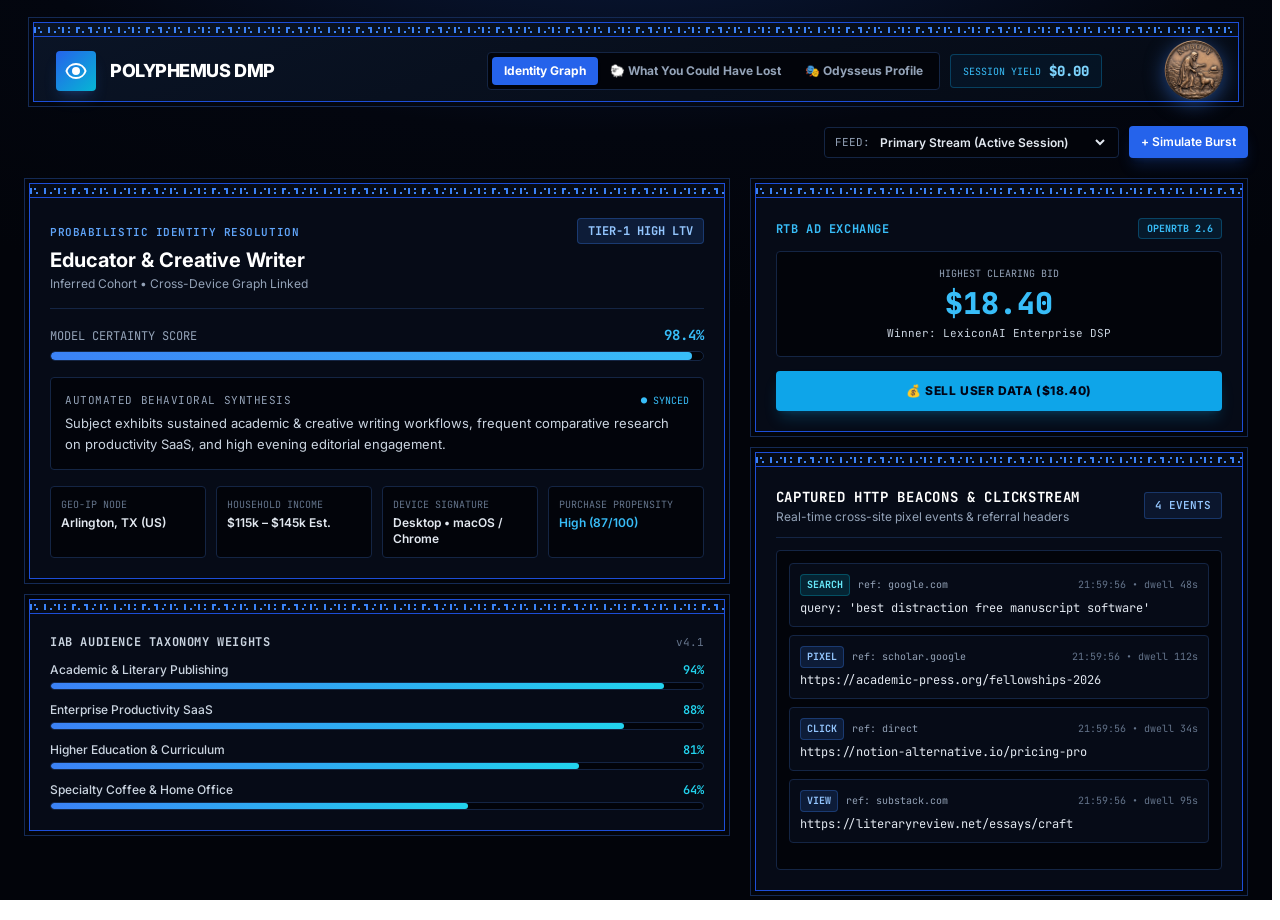
==== commit 3d7cd286: "Slim Polyphemus header to match Odysseus height; light mode default; rename title to Become Nobody.;" ====
--- a/polyphemus/index.html
+++ b/polyphemus/index.html
@@ -63,22 +63,7 @@
                         <circle cx="12" cy="12" r="3" fill="currentColor" />
                     </svg>
                 </div>
-                <div>
-                    <div class="flex items-center gap-2.5 flex-wrap">
-                        <h1 class="text-base sm:text-lg font-extrabold tracking-tight text-white">
-                            POLYPHEMUS DMP <span class="text-blue-400 font-mono font-semibold text-xs sm:text-sm">// OMNISIGHT IDENTITY GRAPH</span>
-                        </h1>
-                        <span class="inline-flex items-center gap-1.5 px-2 py-0.5 rounded-md text-[11px] font-mono font-semibold bg-emerald-500/10 text-emerald-400 border border-emerald-500/30">
-                            <span class="w-1.5 h-1.5 rounded-full bg-emerald-400 animate-ping"></span>
-                            LIVE PIXEL • <span id="eventsPerMin" class="tabular-nums">142</span> req/min
-                        </span>
-                    </div>
-                    <div class="flex flex-wrap items-center gap-x-4 gap-y-1 text-[11px] font-mono text-slate-400 mt-0.5">
-                        <span>VISITOR ID: <strong id="headerVisitorId" class="text-slate-200">VIS-8942-X9</strong></span>
-                        <span>FINGERPRINT: <strong class="text-cyan-400">fp_9a81e4c07b2d</strong></span>
-                        <span class="hidden sm:inline">ENDPOINT: <strong class="text-slate-300">pixel.omnisight.io/collect</strong></span>
-                    </div>
-                </div>
+                <h1 class="text-base sm:text-lg font-extrabold tracking-tight text-white">POLYPHEMUS DMP</h1>
             </div>
 
             <!-- Workspace Switcher, Telemetry Stream Selector & Revenue Ticker -->
@@ -92,25 +77,11 @@
                     <button id="tabSheepBtn" onclick="switchWorkspaceView('sheep')"
                         class="px-3 py-1.5 rounded-lg text-xs font-bold text-slate-400 hover:text-white transition cursor-pointer flex items-center gap-1.5">
                         <span>🐑 What You Could Have Lost</span>
-                        <span class="px-1.5 py-0.2 rounded bg-amber-500/20 text-amber-300 font-mono text-[10px]">EXCHANGE</span>
                     </button>
                     <button id="tabOdysseusBtn" onclick="switchWorkspaceView('odysseus')"
                         class="px-3 py-1.5 rounded-lg text-xs font-bold text-slate-400 hover:text-white transition cursor-pointer flex items-center gap-1.5">
                         <span>🎭 Odysseus Profile</span>
-                        <span class="px-1.5 py-0.2 rounded bg-blue-500/20 text-blue-300 font-mono text-[10px]">DECOY</span>
                     </button>
-                </div>
-
-                <!-- Telemetry Feed Selector -->
-                <div class="flex items-center gap-1.5 bg-canvas border border-stroke rounded-xl px-2.5 py-1.5">
-                    <label for="telemetryStreamSelect" class="text-[11px] font-mono text-slate-400">FEED:</label>
-                    <select id="telemetryStreamSelect" onchange="switchTelemetryFeed(this.value)"
-                        class="bg-transparent text-xs font-semibold text-slate-200 focus:outline-none cursor-pointer">
-                        <option value="baseline" class="bg-panel text-slate-200">Primary Stream (Active Session)</option>
-                        <option value="webhook_alpine" class="bg-panel text-slate-200">Stream #02 (Alpine &amp; Dairy)</option>
-                        <option value="webhook_arctic" class="bg-panel text-slate-200">Stream #03 (Nordic Winter Sport)</option>
-                        <option value="webhook_agri" class="bg-panel text-slate-200">Stream #04 (Heavy Agri-Machinery)</option>
-                    </select>
                 </div>
 
                 <!-- Cumulative Yield Ticker -->
@@ -119,11 +90,6 @@
                     <span id="totalRevenueTicker" class="font-mono text-xs sm:text-sm font-extrabold text-emerald-300 tabular-nums">$0.00</span>
                 </div>
 
-                <button onclick="ingestSessionBurst()"
-                    class="px-3 py-2 rounded-xl bg-blue-600 hover:bg-blue-500 active:scale-[0.98] text-white text-xs font-semibold shadow-lg shadow-blue-600/20 transition cursor-pointer">
-                    + Simulate Burst
-                </button>
-
             </div>
         </div>
     </header>
@@ -132,6 +98,24 @@
     <!-- VIEW 1: IDENTITY GRAPH & DATA HARVESTER DASHBOARD                     -->
     <!-- ===================================================================== -->
     <main id="identityWorkspace" class="flex-1 max-w-7xl w-full mx-auto p-4 sm:p-6 grid grid-cols-1 lg:grid-cols-12 gap-5">
+
+        <!-- Identity Graph controls (moved out of the header) -->
+        <div class="lg:col-span-12 flex flex-wrap items-center justify-end gap-2.5">
+            <div class="flex items-center gap-1.5 bg-canvas border border-stroke rounded-xl px-2.5 py-1.5">
+                <label for="telemetryStreamSelect" class="text-[11px] font-mono text-slate-400">FEED:</label>
+                <select id="telemetryStreamSelect" onchange="switchTelemetryFeed(this.value)"
+                    class="bg-transparent text-xs font-semibold text-slate-200 focus:outline-none cursor-pointer">
+                    <option value="baseline" class="bg-panel text-slate-200">Primary Stream (Active Session)</option>
+                    <option value="webhook_alpine" class="bg-panel text-slate-200">Stream #02 (Alpine &amp; Dairy)</option>
+                    <option value="webhook_arctic" class="bg-panel text-slate-200">Stream #03 (Nordic Winter Sport)</option>
+                    <option value="webhook_agri" class="bg-panel text-slate-200">Stream #04 (Heavy Agri-Machinery)</option>
+                </select>
+            </div>
+            <button onclick="ingestSessionBurst()"
+                class="px-3 py-2 rounded-xl bg-blue-600 hover:bg-blue-500 active:scale-[0.98] text-white text-xs font-semibold shadow-lg shadow-blue-600/20 transition cursor-pointer">
+                + Simulate Burst
+            </button>
+        </div>
 
         <!-- LEFT COLUMN (4 cols): Probabilistic Identity & Behavioral Synthesis -->
         <section class="lg:col-span-7 flex flex-col gap-5">
@@ -684,7 +668,6 @@
         function renderDashboard() {
             const p = currentProfile;
 
-            document.getElementById('headerVisitorId').textContent = p.visitorId;
             document.getElementById('personaTitle').textContent = p.title;
             document.getElementById('personaSubtitle').textContent = p.subtitle;
             document.getElementById('segmentTierBadge').textContent = p.tier;
@@ -825,8 +808,6 @@
             samples.forEach((s, i) => {
                 setTimeout(() => {
                     appendBeaconRow(s.type, s.url, s.ref, `${12 + i * 7}s`, true);
-                    const reqEl = document.getElementById('eventsPerMin');
-                    reqEl.textContent = parseInt(reqEl.textContent, 10) + 1;
                 }, i * 160);
             });
         }
--- a/polyphemus/theme.css
+++ b/polyphemus/theme.css
@@ -20,9 +20,12 @@
 html body .rounded-xl,html body .rounded-lg{border-radius:4px!important}
 html body .rounded-md{border-radius:3px!important}
 
-/* Header bar */
-html body header{position:sticky;border-bottom:1px solid var(--gk2)!important;padding-top:26px!important;background:rgba(2,4,10,.94)!important}
-html body header:before{content:"";position:absolute;left:0;right:0;top:0;height:14px;border-bottom:1px solid var(--gk2);
+/* Header: floating Greek-key card, same construction as the Odysseus header */
+html body header{position:relative!important;top:auto!important;margin:22px 33px 0!important;border:1px solid var(--gk2)!important;outline:1px solid var(--gkdim);outline-offset:4px;
+  border-radius:0!important;background:linear-gradient(160deg,#0a1426,#050a14)!important;box-shadow:none!important;backdrop-filter:none!important;
+  padding:28px 22px 12px!important}
+html body header>div{max-width:none!important;margin:0!important}
+html body header:before{content:"";position:absolute;left:0;right:0;top:0;height:14px;border-bottom:1px solid var(--gk2);pointer-events:none;
   background:
    repeating-linear-gradient(90deg,transparent 0 4px,var(--gk) 4px 6px,transparent 6px 10px) 0 4px/100% 2px no-repeat,
    repeating-linear-gradient(90deg,var(--gk) 0 2px,transparent 2px 14px) 0 4px/100% 6px no-repeat,
@@ -38,6 +41,11 @@
 
 /* Coin: same fixed spot (and size) as on the Odysseus page, so switching pages feels seamless */
 html{scrollbar-gutter:stable}
-.coin{position:fixed;top:30px;right:46px;width:84px;height:84px;z-index:60}
-html body header{padding-right:150px!important}
+.coin{position:fixed;top:40px;right:56px;width:60px;height:60px;z-index:60}
+html body header{padding-right:136px!important}
 ::-webkit-scrollbar{width:8px;height:8px} /* match the Odysseus page so the coin lines up to the pixel */
+html body header h1{white-space:nowrap}
+html body header{min-height:0}
+
+/* Header height identical to the Odysseus header */
+@media(min-width:1100px){html body header{height:80px;padding-bottom:10px!important}}
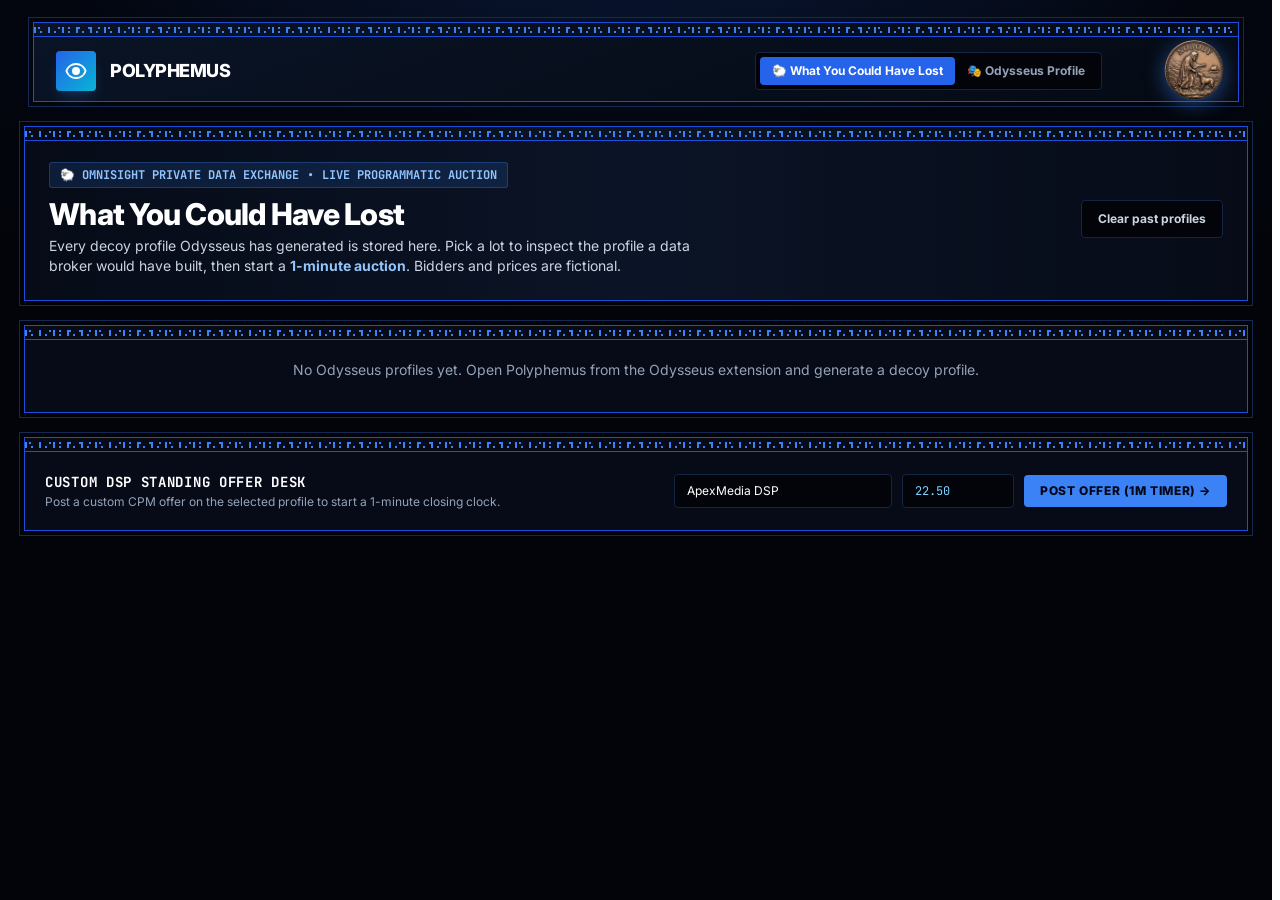
==== commit 923a2d3a: "Merge Identity Graph into What You Could Have Lost; remove Session Yield and DMP; popup follows Odys" ====
--- a/polyphemus/index.html
+++ b/polyphemus/index.html
@@ -3,7 +3,7 @@
 <head>
     <meta charset="UTF-8">
     <meta name="viewport" content="width=device-width, initial-scale=1.0">
-    <title>Polyphemus DMP — Enterprise Audience &amp; Identity Graph</title>
+    <title>Polyphemus</title>
     <!-- Tailwind CSS (prebuilt: see tailwind.config.js) -->
     <link rel="stylesheet" href="tailwind.css">
     <!-- Inter & JetBrains Mono Fonts -->
@@ -63,19 +63,15 @@
                         <circle cx="12" cy="12" r="3" fill="currentColor" />
                     </svg>
                 </div>
-                <h1 class="text-base sm:text-lg font-extrabold tracking-tight text-white">POLYPHEMUS DMP</h1>
+                <h1 class="text-base sm:text-lg font-extrabold tracking-tight text-white">POLYPHEMUS</h1>
             </div>
 
             <!-- Workspace Switcher, Telemetry Stream Selector & Revenue Ticker -->
             <div class="flex flex-wrap items-center gap-2.5">
                 <!-- View Switcher -->
                 <div class="inline-flex rounded-xl bg-canvas border border-stroke p-1">
-                    <button id="tabIdentityBtn" onclick="switchWorkspaceView('identity')"
-                        class="px-3 py-1.5 rounded-lg text-xs font-bold bg-blue-600 text-white shadow transition cursor-pointer">
-                        Identity Graph
-                    </button>
                     <button id="tabSheepBtn" onclick="switchWorkspaceView('sheep')"
-                        class="px-3 py-1.5 rounded-lg text-xs font-bold text-slate-400 hover:text-white transition cursor-pointer flex items-center gap-1.5">
+                        class="px-3 py-1.5 rounded-lg text-xs font-bold bg-blue-600 text-white shadow transition cursor-pointer flex items-center gap-1.5">
                         <span>🐑 What You Could Have Lost</span>
                     </button>
                     <button id="tabOdysseusBtn" onclick="switchWorkspaceView('odysseus')"
@@ -84,177 +80,15 @@
                     </button>
                 </div>
 
-                <!-- Cumulative Yield Ticker -->
-                <div class="flex items-center gap-2 bg-emerald-950/40 border border-emerald-500/30 rounded-xl px-3 py-1.5">
-                    <span class="text-[10px] font-mono uppercase text-emerald-400">Session Yield</span>
-                    <span id="totalRevenueTicker" class="font-mono text-xs sm:text-sm font-extrabold text-emerald-300 tabular-nums">$0.00</span>
-                </div>
-
             </div>
         </div>
     </header>
 
-    <!-- ===================================================================== -->
-    <!-- VIEW 1: IDENTITY GRAPH & DATA HARVESTER DASHBOARD                     -->
-    <!-- ===================================================================== -->
-    <main id="identityWorkspace" class="flex-1 max-w-7xl w-full mx-auto p-4 sm:p-6 grid grid-cols-1 lg:grid-cols-12 gap-5">
-
-        <!-- Identity Graph controls (moved out of the header) -->
-        <div class="lg:col-span-12 flex flex-wrap items-center justify-end gap-2.5">
-            <div class="flex items-center gap-1.5 bg-canvas border border-stroke rounded-xl px-2.5 py-1.5">
-                <label for="telemetryStreamSelect" class="text-[11px] font-mono text-slate-400">FEED:</label>
-                <select id="telemetryStreamSelect" onchange="switchTelemetryFeed(this.value)"
-                    class="bg-transparent text-xs font-semibold text-slate-200 focus:outline-none cursor-pointer">
-                    <option value="baseline" class="bg-panel text-slate-200">Primary Stream (Active Session)</option>
-                    <option value="webhook_alpine" class="bg-panel text-slate-200">Stream #02 (Alpine &amp; Dairy)</option>
-                    <option value="webhook_arctic" class="bg-panel text-slate-200">Stream #03 (Nordic Winter Sport)</option>
-                    <option value="webhook_agri" class="bg-panel text-slate-200">Stream #04 (Heavy Agri-Machinery)</option>
-                </select>
-            </div>
-            <button onclick="ingestSessionBurst()"
-                class="px-3 py-2 rounded-xl bg-blue-600 hover:bg-blue-500 active:scale-[0.98] text-white text-xs font-semibold shadow-lg shadow-blue-600/20 transition cursor-pointer">
-                + Simulate Burst
-            </button>
-        </div>
-
-        <!-- LEFT COLUMN (4 cols): Probabilistic Identity & Behavioral Synthesis -->
-        <section class="lg:col-span-7 flex flex-col gap-5">
-
-            <!-- Subject Profile & Confidence Card -->
-            <div class="bg-panel border border-stroke rounded-2xl p-5 shadow-xl relative overflow-hidden">
-                <div class="flex items-start justify-between gap-2 pb-4 border-b border-stroke">
-                    <div>
-                        <span class="text-[11px] font-mono uppercase tracking-wider text-blue-400 font-semibold">
-                            Probabilistic Identity Resolution
-                        </span>
-                        <h2 id="personaTitle" class="text-lg sm:text-xl font-bold text-white mt-1">
-                            Educator &amp; Creative Writer
-                        </h2>
-                        <p id="personaSubtitle" class="text-xs text-slate-400 mt-0.5">
-                            Inferred Cohort • Cross-Device Graph Linked
-                        </p>
-                    </div>
-                    <span id="segmentTierBadge" class="px-2.5 py-1 rounded-lg text-xs font-mono font-bold bg-blue-500/15 text-blue-300 border border-blue-500/30 shrink-0">
-                        TIER-1 HIGH LTV
-                    </span>
-                </div>
-
-                <!-- Inference Confidence Bar -->
-                <div class="mt-4">
-                    <div class="flex justify-between items-baseline text-xs mb-1.5">
-                        <span class="font-mono text-slate-400">MODEL CERTAINTY SCORE</span>
-                        <span id="confidencePct" class="font-mono font-bold text-emerald-400 text-sm">98.4%</span>
-                    </div>
-                    <div class="w-full h-2.5 bg-canvas rounded-full overflow-hidden border border-stroke">
-                        <div id="confidenceBar" class="h-full bg-gradient-to-r from-blue-500 to-emerald-400 rounded-full transition-all duration-500" style="width: 98.4%"></div>
-                    </div>
-                </div>
-
-                <!-- Automated Behavioral Synthesis -->
-                <div class="mt-4 p-3.5 rounded-xl bg-canvas/90 border border-stroke">
-                    <div class="flex items-center justify-between mb-1">
-                        <span class="text-[11px] font-mono uppercase tracking-wider text-slate-400">Automated Behavioral Synthesis</span>
-                        <span class="text-[10px] font-mono text-emerald-400 animate-scan">● SYNCED</span>
-                    </div>
-                    <p id="synthesisNarrative" class="text-xs sm:text-[13px] text-slate-300 leading-relaxed">
-                        Subject exhibits sustained academic &amp; creative writing workflows, frequent comparative research on productivity SaaS, and high evening editorial engagement.
-                    </p>
-                </div>
-
-                <!-- Extracted Attribute Matrix -->
-                <div class="mt-4 grid grid-cols-2 sm:grid-cols-4 gap-2.5 text-xs">
-                    <div class="p-2.5 rounded-xl bg-canvas border border-stroke">
-                        <div class="text-[10px] font-mono text-slate-500 uppercase">Geo-IP Node</div>
-                        <div id="attrGeo" class="font-semibold text-slate-200 mt-0.5">Arlington, TX (US)</div>
-                    </div>
-                    <div class="p-2.5 rounded-xl bg-canvas border border-stroke">
-                        <div class="text-[10px] font-mono text-slate-500 uppercase">Household Income</div>
-                        <div id="attrIncome" class="font-semibold text-slate-200 mt-0.5">$115k – $145k Est.</div>
-                    </div>
-                    <div class="p-2.5 rounded-xl bg-canvas border border-stroke">
-                        <div class="text-[10px] font-mono text-slate-500 uppercase">Device Signature</div>
-                        <div id="attrDevice" class="font-semibold text-slate-200 mt-0.5">Desktop • macOS / Chrome</div>
-                    </div>
-                    <div class="p-2.5 rounded-xl bg-canvas border border-stroke">
-                        <div class="text-[10px] font-mono text-slate-500 uppercase">Purchase Propensity</div>
-                        <div id="attrPropensity" class="font-semibold text-emerald-400 mt-0.5">High (87/100)</div>
-                    </div>
-                </div>
-            </div>
-
-            <!-- Inferred Interest Taxonomy Bars -->
-            <div class="bg-panel border border-stroke rounded-2xl p-5 shadow-xl">
-                <div class="flex items-center justify-between mb-3">
-                    <h3 class="text-xs font-mono font-bold uppercase tracking-wider text-slate-300">
-                        IAB Audience Taxonomy Weights
-                    </h3>
-                    <span class="text-[11px] font-mono text-slate-500">v4.1</span>
-                </div>
-                <div id="taxonomyContainer" class="space-y-3">
-                    <!-- Rendered dynamically -->
-                </div>
-            </div>
-        </section>
-
-        <!-- RIGHT COLUMN (5 cols): RTB clearing bid & captured beacons -->
-        <section class="lg:col-span-5 flex flex-col gap-5">
-            
-            <!-- Programmatic RTB Auction & Sell User Data Box -->
-            <div class="bg-panel border border-stroke rounded-2xl p-5 shadow-xl">
-                <div class="flex items-center justify-between mb-3">
-                    <span class="text-xs font-mono font-bold uppercase tracking-wider text-emerald-400">
-                        RTB Ad Exchange
-                    </span>
-                    <span class="px-2 py-0.5 rounded bg-emerald-500/10 border border-emerald-500/30 text-emerald-400 font-mono text-[10px] font-bold">
-                        OPENRTB 2.6
-                    </span>
-                </div>
-
-                <!-- Winning Clearing Bid -->
-                <div class="p-3.5 rounded-xl bg-canvas border border-stroke text-center">
-                    <div class="text-[10px] font-mono uppercase text-slate-400">Highest Clearing Bid</div>
-                    <div id="clearingCpm" class="text-2xl sm:text-3xl font-extrabold font-mono text-emerald-400 mt-1 tabular-nums">
-                        $18.40
-                    </div>
-                    <div id="winningBidderName" class="text-[11px] font-mono text-slate-300 mt-1">
-                        Winner: LexiconAI Enterprise DSP
-                    </div>
-                </div>
-
-                <!-- Sell User Data CTA -->
-                <button id="sellDataBtn" onclick="executeHighestBidderSale()"
-                    class="w-full mt-3.5 py-3 px-4 rounded-xl bg-gradient-to-r from-emerald-500 to-teal-500 hover:from-emerald-400 hover:to-teal-400 active:scale-[0.99] text-slate-950 font-extrabold text-xs uppercase tracking-wider shadow-lg shadow-emerald-500/20 transition cursor-pointer flex items-center justify-center gap-2">
-                    <span>💰 Sell User Data ($18.40)</span>
-                </button>
-            </div>
-
-            <!-- Live Captured HTTP Beacons Log -->
-            <div class="bg-panel border border-stroke rounded-2xl p-5 shadow-xl flex-1 flex flex-col">
-                <div class="flex items-center justify-between pb-3 border-b border-stroke">
-                    <div>
-                        <h3 class="text-xs sm:text-sm font-bold text-white uppercase tracking-wider font-mono">
-                            Captured HTTP Beacons &amp; Clickstream
-                        </h3>
-                        <p class="text-xs text-slate-400 mt-0.5">
-                            Real-time cross-site pixel events &amp; referral headers
-                        </p>
-                    </div>
-                    <span id="beaconCountPill" class="px-2.5 py-1 rounded-md bg-blue-500/10 border border-blue-500/30 text-blue-300 font-mono text-[11px] font-semibold">
-                        6 EVENTS
-                    </span>
-                </div>
-
-                <div id="beaconStreamList" class="mt-3 bg-canvas border border-stroke rounded-xl p-3 h-80 overflow-y-auto font-mono text-xs space-y-2">
-                    <!-- Rendered dynamically -->
-                </div>
-            </div>
-        </section>
-    </main>
 
     <!-- ===================================================================== -->
     <!-- VIEW 2: "BUY MY SHEEP — FEED YOUR FLOCK" BUYER BIDDING EXCHANGE        -->
     <!-- ===================================================================== -->
-    <main id="sheepExchangeWorkspace" class="hidden flex-1 max-w-7xl w-full mx-auto p-4 sm:p-6 space-y-6">
+    <main id="sheepExchangeWorkspace" class="flex-1 max-w-7xl w-full mx-auto p-4 sm:p-6 space-y-6">
         
         <!-- Exchange Hero Header -->
         <div class="bg-gradient-to-r from-panel via-panelLight to-panel border border-amber-500/30 rounded-2xl p-6 shadow-2xl flex flex-col lg:flex-row lg:items-center lg:justify-between gap-4">
@@ -268,15 +102,11 @@
                     What You Could Have Lost
                 </h2>
                 <p class="text-xs sm:text-sm text-slate-300 mt-1 max-w-2xl">
-                    Every synthetic decoy profile generated by Odysseus is stored here. Select a lot below to initiate a <strong class="text-amber-300">1-minute programmatic auction</strong> and lock in exclusive retargeting rights. Bidders and prices are fictional.
+                    Every decoy profile Odysseus has generated is stored here. Pick a lot to inspect the profile a data broker would have built, then start a <strong class="text-amber-300">1-minute auction</strong>. Bidders and prices are fictional.
                 </p>
             </div>
 
             <div class="flex flex-wrap items-center gap-3 shrink-0">
-                <button onclick="switchWorkspaceView('identity')"
-                    class="px-4 py-2.5 rounded-xl bg-canvas hover:bg-slate-800 border border-stroke text-slate-200 text-xs font-bold transition cursor-pointer">
-                    ← Back to Identity Graph
-                </button>
                 <button onclick="clearPastProfiles()"
                     class="px-4 py-2.5 rounded-xl bg-canvas hover:bg-slate-800 border border-stroke text-slate-300 text-xs font-bold transition cursor-pointer">
                     Clear past profiles
@@ -324,8 +154,75 @@
         </div>
 
         <!-- Flock Lots Grid -->
-        <div id="sheepLotsGrid" class="grid grid-cols-1 md:grid-cols-2 lg:grid-cols-4 gap-5">
+        <div id="sheepLotsGrid" class="grid grid-cols-1 md:grid-cols-2 lg:grid-cols-3 gap-5">
             <!-- Rendered dynamically -->
+        </div>
+
+        <!-- Selected lot: the profile, taxonomy, auction and beacons -->
+        <div id="lotDetail" class="hidden grid grid-cols-1 lg:grid-cols-12 gap-5">
+            <section class="lg:col-span-7 flex flex-col gap-5">
+                <div class="bg-panel border border-stroke rounded-2xl p-5 shadow-xl">
+                    <div class="flex items-start justify-between gap-2 pb-4 border-b border-stroke">
+                        <div>
+                            <span class="text-[11px] font-mono uppercase tracking-wider text-blue-400 font-semibold">Selected lot &middot; profile</span>
+                            <h2 id="dTitle" class="text-lg sm:text-xl font-bold text-white mt-1"></h2>
+                            <p id="dSub" class="text-xs text-slate-400 mt-0.5"></p>
+                        </div>
+                        <span class="px-2 py-1 rounded-md text-[10px] font-mono font-bold bg-amber-500/15 text-amber-300 border border-amber-500/40 shrink-0">SYNTHETIC IDENTITY</span>
+                    </div>
+                    <div class="mt-3 flex flex-wrap gap-x-4 gap-y-1 text-[11px] font-mono text-slate-400">
+                        <span>VISITOR ID: <strong id="dVid" class="text-slate-200"></strong></span>
+                        <span>FINGERPRINT: <strong id="dFp" class="text-cyan-400"></strong></span>
+                    </div>
+                    <div class="mt-4">
+                        <div class="flex justify-between items-baseline text-xs mb-1.5">
+                            <span class="font-mono text-slate-400">MODEL CERTAINTY SCORE</span>
+                            <span id="dConf" class="font-mono font-bold text-emerald-400 text-sm"></span>
+                        </div>
+                        <div class="w-full h-2.5 bg-canvas rounded-full overflow-hidden border border-stroke">
+                            <div id="dConfBar" class="h-full bg-gradient-to-r from-blue-500 to-emerald-400 rounded-full transition-all duration-500" style="width:0%"></div>
+                        </div>
+                    </div>
+                    <div class="mt-4 p-3.5 rounded-xl bg-canvas/90 border border-stroke">
+                        <div class="text-[11px] font-mono uppercase tracking-wider text-slate-400 mb-1">Automated Behavioral Synthesis</div>
+                        <p id="dSynth" class="text-xs sm:text-[13px] text-slate-300 leading-relaxed"></p>
+                    </div>
+                    <div class="mt-4 grid grid-cols-2 sm:grid-cols-4 gap-2.5 text-xs">
+                        <div class="p-2.5 rounded-xl bg-canvas border border-stroke"><div class="text-[10px] font-mono text-slate-500 uppercase">Geo-IP Node</div><div id="dGeo" class="font-semibold text-slate-200 mt-0.5"></div></div>
+                        <div class="p-2.5 rounded-xl bg-canvas border border-stroke"><div class="text-[10px] font-mono text-slate-500 uppercase">Household Income</div><div id="dIncome" class="font-semibold text-slate-200 mt-0.5"></div></div>
+                        <div class="p-2.5 rounded-xl bg-canvas border border-stroke"><div class="text-[10px] font-mono text-slate-500 uppercase">Device Signature</div><div id="dDevice" class="font-semibold text-slate-200 mt-0.5"></div></div>
+                        <div class="p-2.5 rounded-xl bg-canvas border border-stroke"><div class="text-[10px] font-mono text-slate-500 uppercase">Purchase Propensity</div><div id="dProp" class="font-semibold text-emerald-400 mt-0.5"></div></div>
+                    </div>
+                </div>
+                <div class="bg-panel border border-stroke rounded-2xl p-5 shadow-xl">
+                    <h3 class="text-xs font-mono font-bold uppercase tracking-wider text-slate-300 mb-3">Audience Taxonomy Weights</h3>
+                    <div id="dTaxonomy" class="space-y-3"></div>
+                </div>
+            </section>
+            <section class="lg:col-span-5 flex flex-col gap-5">
+                <div class="bg-panel border border-stroke rounded-2xl p-5 shadow-xl">
+                    <div class="flex items-center justify-between mb-3">
+                        <span class="text-xs font-mono font-bold uppercase tracking-wider text-emerald-400">Auction &middot; RTB Exchange</span>
+                        <span class="px-2 py-0.5 rounded bg-amber-500/15 border border-amber-500/40 text-amber-300 font-mono text-[10px] font-bold">FICTIONAL BIDDERS</span>
+                    </div>
+                    <div class="p-3.5 rounded-xl bg-canvas border border-stroke text-center">
+                        <div class="text-[10px] font-mono uppercase text-slate-400">Highest Clearing Bid</div>
+                        <div id="dCpm" class="text-2xl sm:text-3xl font-extrabold font-mono text-emerald-400 mt-1 tabular-nums"></div>
+                        <div id="dWinner" class="text-[11px] font-mono text-slate-300 mt-1"></div>
+                    </div>
+                    <button onclick="startSelectedAuction()"
+                        class="w-full mt-3.5 py-3 px-4 rounded-xl bg-gradient-to-r from-emerald-500 to-teal-500 hover:from-emerald-400 hover:to-teal-400 active:scale-[0.99] text-slate-950 font-extrabold text-xs uppercase tracking-wider shadow-lg transition cursor-pointer">
+                        Start 1-minute auction &rarr;
+                    </button>
+                </div>
+                <div class="bg-panel border border-stroke rounded-2xl p-5 shadow-xl flex-1 flex flex-col">
+                    <div class="flex items-center justify-between pb-3 border-b border-stroke">
+                        <h3 class="text-xs sm:text-sm font-bold text-white uppercase tracking-wider font-mono">Captured Beacons &middot; Decoy Browsing</h3>
+                        <span id="dBeaconCount" class="px-2.5 py-1 rounded-md bg-blue-500/10 border border-blue-500/30 text-blue-300 font-mono text-[11px] font-semibold">0 EVENTS</span>
+                    </div>
+                    <div id="dBeacons" class="mt-3 bg-canvas border border-stroke rounded-xl p-3 h-72 overflow-y-auto font-mono text-xs space-y-2"></div>
+                </div>
+            </section>
         </div>
 
         <!-- Custom Bid Desk -->
@@ -335,7 +232,7 @@
                     Custom DSP Standing Offer Desk
                 </h3>
                 <p class="text-xs text-slate-400 mt-0.5">
-                    Post a custom CPM offer on the live Odysseus decoy profile to start a 1-minute closing clock.
+                    Post a custom CPM offer on the selected profile to start a 1-minute closing clock.
                 </p>
             </div>
             <div class="flex flex-wrap items-center gap-2.5">
@@ -495,498 +392,19 @@
 
     <script>
         // =========================================================================
-        // 1. COHORT PROFILES & MONETIZATION DATA
+        // Polyphemus: stored Odysseus decoy profiles, the selected lot, 1-minute auctions.
+        // All data comes from the Odysseus extension (decoy personas only); nothing here is real user data.
         // =========================================================================
-        const COHORTS = {
-            baseline: {
-                visitorId: 'VIS-8942-X9',
-                title: 'Educator & Creative Writer',
-                subtitle: 'Inferred Cohort • Cross-Device Graph Linked',
-                tier: 'TIER-1 HIGH LTV',
-                confidence: 98.4,
-                synthesis: 'Subject exhibits sustained academic & creative writing workflows, frequent comparative research on productivity SaaS, and high evening editorial engagement.',
-                advisory: 'Deploy urgency-framed annual SaaS retargeting between 20:00–23:30 local time; suppress introductory discount tiers as subject demonstrates low price elasticity on productivity tooling.',
-                geo: 'Arlington, TX (US)',
-                income: '$115k – $145k Est.',
-                device: 'Desktop • macOS / Chrome',
-                propensity: 'High (87/100)',
-                cpm: 18.40,
-                winner: 'LexiconAI Enterprise DSP',
-                bids: [
-                    { dsp: 'LexiconAI Enterprise DSP', price: 18.40 },
-                    { dsp: 'NorthStar EdTech Exchange', price: 16.95 },
-                    { dsp: 'Meridian Cloud Retargeter', price: 14.20 }
-                ],
-                ad: {
-                    tag: 'SPONSORED • PRODUCTIVITY SAAS',
-                    headline: 'Upgrade Your Research & Writing Stack',
-                    body: 'AI-assisted citation & manuscript workflow built for educators and authors.'
-                },
-                taxonomy: [
-                    { label: 'Academic & Literary Publishing', pct: 94 },
-                    { label: 'Enterprise Productivity SaaS', pct: 88 },
-                    { label: 'Higher Education & Curriculum', pct: 81 },
-                    { label: 'Specialty Coffee & Home Office', pct: 64 }
-                ],
-                beacons: [
-                    { type: 'SEARCH', url: "query: 'best distraction free manuscript software'", ref: 'google.com', dwell: '48s' },
-                    { type: 'PIXEL', url: 'https://academic-press.org/fellowships-2026', ref: 'scholar.google', dwell: '112s' },
-                    { type: 'CLICK', url: 'https://notion-alternative.io/pricing-pro', ref: 'direct', dwell: '34s' },
-                    { type: 'VIEW', url: 'https://literaryreview.net/essays/craft', ref: 'substack.com', dwell: '95s' }
-                ]
-            },
-            webhook_alpine: {
-                visitorId: 'VIS-8942-X9',
-                title: 'Alpine Cheesemaker & Accordion Restorer',
-                subtitle: 'Inferred Cohort • Niche Artisan & Dairy Supply',
-                tier: 'NICHE AGRI-CRAFT',
-                confidence: 99.1,
-                synthesis: 'Subject demonstrates intense procurement intent for bulk goat milk rennet, copper cheese vats, and vintage Helikon button-accordion reed plates.',
-                advisory: 'Serve wholesale dairy culture bundles and Swiss reed-tuning consumables; exclude all metropolitan SaaS and consumer finance campaigns due to zero conversion correlation.',
-                geo: 'Gruyères / Bern Relay (CH)',
-                income: '$62k – $78k Est.',
-                device: 'Desktop • Linux / Firefox',
-                propensity: 'Niche (91/100)',
-                cpm: 2.45,
-                winner: 'Fromagex Wholesale EU',
-                bids: [
-                    { dsp: 'Fromagex Wholesale EU', price: 2.45 },
-                    { dsp: 'AlpineFolk Instrument Supply', price: 2.10 },
-                    { dsp: 'Generic Retail Remnant', price: 0.85 }
-                ],
-                ad: {
-                    tag: 'SPONSORED • DAIRY & FOLK CRAFT',
-                    headline: '20L Artisanal Goat Rennet — Bulk Drum Sale',
-                    body: 'Direct-from-vat microbial rennet & brass accordion reed wax shipped fast.'
-                },
-                taxonomy: [
-                    { label: 'Artisanal Cheese & Dairy Cultures', pct: 97 },
-                    { label: 'Vintage Folk & Accordion Repair', pct: 92 },
-                    { label: 'Alpine Pasture & Livestock', pct: 79 },
-                    { label: 'Copper Fermentation Vessels', pct: 71 }
-                ],
-                beacons: [
-                    { type: 'SEARCH', url: "query: 'bulk liquid goat rennet 20 liter drum'", ref: 'duckduckgo.com', dwell: '54s' },
-                    { type: 'PIXEL', url: 'https://accordion-parts.ch/helikon-bass-reeds', ref: 'forum.melodeon', dwell: '88s' },
-                    { type: 'CLICK', url: 'https://alpine-dairy-supply.eu/copper-vats', ref: 'search', dwell: '61s' },
-                    { type: 'VIEW', url: 'https://cheesemaking-guild.org/thermophilic-cultures', ref: 'direct', dwell: '120s' }
-                ]
-            },
-            webhook_arctic: {
-                visitorId: 'VIS-8942-X9',
-                title: 'Arctic Curling & Ice-Core Logistics Buyer',
-                subtitle: 'Inferred Cohort • Cold-Chain & Winter Sport',
-                tier: 'SPECIALTY NORDIC',
-                confidence: 97.6,
-                synthesis: 'Behavioral footprint centers on tournament curling broom heads, tungsten ice-pebbling nozzles, and sub-zero thermal freight containers.',
-                advisory: 'Target with Scandinavian winter athletic federation sponsorships and thermal gear clearances; suppress warm-weather travel and mainstream consumer electronics.',
-                geo: 'Tromsø / Oslo Node (NO)',
-                income: '$84k – $102k Est.',
-                device: 'Desktop • Windows / Edge',
-                propensity: 'Moderate (74/100)',
-                cpm: 3.15,
-                winner: 'NordicIce Athletic Supply',
-                bids: [
-                    { dsp: 'NordicIce Athletic Supply', price: 3.15 },
-                    { dsp: 'PolarFreight Cold-Chain', price: 2.80 },
-                    { dsp: 'Remnant Sports Network', price: 1.10 }
-                ],
-                ad: {
-                    tag: 'SPONSORED • WINTER FEDERATION',
-                    headline: 'WCF-Approved Carbon Curling Broom Heads',
-                    body: 'Competition-grade directional fabric & thermal rink timers in stock.'
-                },
-                taxonomy: [
-                    { label: 'Competitive Curling & Ice Rinks', pct: 96 },
-                    { label: 'Sub-Zero Thermal Equipment', pct: 85 },
-                    { label: 'Arctic Maritime Logistics', pct: 73 },
-                    { label: 'Wool Base-Layer Apparel', pct: 66 }
-                ],
-                beacons: [
-                    { type: 'SEARCH', url: "query: 'competition curling broom fabric replacement'", ref: 'bing.com', dwell: '39s' },
-                    { type: 'PIXEL', url: 'https://nordic-curling.no/pebbling-nozzle-specs', ref: 'direct', dwell: '76s' },
-                    { type: 'CLICK', url: 'https://arctic-gear.se/minus-40-parkas', ref: 'search', dwell: '44s' }
-                ]
-            },
-            webhook_agri: {
-                visitorId: 'VIS-8942-X9',
-                title: '1970s Tractor Restorer & Soil pH Analyst',
-                subtitle: 'Inferred Cohort • Heavy Salvage & Agronomy',
-                tier: 'RURAL INDUSTRIAL',
-                confidence: 98.9,
-                synthesis: 'Subject actively sources 1974 hydraulic PTO rebuild gaskets, cast-iron manifold castings, and bulk agricultural lime spreaders.',
-                advisory: 'Route inventory to salvage diesel parts marketplaces and regional agronomy co-ops; high click-through on PDF service manuals and hydraulic seal kits.',
-                geo: 'Des Moines, IA (US)',
-                income: '$74k – $95k Est.',
-                device: 'Desktop • ChromeOS',
-                propensity: 'High (83/100)',
-                cpm: 4.10,
-                winner: 'AgriSalvage Parts Exchange',
-                bids: [
-                    { dsp: 'AgriSalvage Parts Exchange', price: 4.10 },
-                    { dsp: 'Midwest Soil & Lime Co-op', price: 3.65 },
-                    { dsp: 'HeavyDiesel Classifieds', price: 2.30 }
-                ],
-                ad: {
-                    tag: 'SPONSORED • VINTAGE TRACTOR PARTS',
-                    headline: '1970–1978 Hydraulic PTO Rebuild Kits',
-                    body: 'OEM-spec viton seals, gaskets & cast manifolds ready for same-day freight.'
-                },
-                taxonomy: [
-                    { label: 'Vintage Tractor & Diesel Salvage', pct: 98 },
-                    { label: 'Agronomy & Soil pH Testing', pct: 89 },
-                    { label: 'Hydraulic & PTO Hydraulics', pct: 84 },
-                    { label: 'Rural Machine Shop Tooling', pct: 69 }
-                ],
-                beacons: [
-                    { type: 'SEARCH', url: "query: '1974 international harvester hydraulic pump seal kit'", ref: 'google.com', dwell: '67s' },
-                    { type: 'PIXEL', url: 'https://tractor-salvage.us/cast-manifolds', ref: 'forum.ytmag', dwell: '104s' },
-                    { type: 'CLICK', url: 'https://agronomy-lab.org/bulk-lime-calculator', ref: 'search', dwell: '52s' }
-                ]
-            }
-        };
-
-        // =========================================================================
-        // 2. APPLICATION STATE
-        // =========================================================================
-        let activeCohortKey = 'baseline';
-        let currentProfile = JSON.parse(JSON.stringify(COHORTS.baseline));
-        let totalYield = 0.00;
-        let soldCount = 0;
-        let beaconTotal = 4;
-        let odysseusProfile = null;   // the live decoy persona imported from the Odysseus extension
+        let odysseusProfile = null;   // the live decoy persona
         let odysseusProfiles = [];    // every stored decoy profile (newest first)
-
-        // 1-Minute Auction Timer State
+        let selectedSeed = null;      // which lot is open in the detail panel
+
         let activeAuction = null;
         let auctionInterval = null;
         let auctionSecondsLeft = 60;
 
-        // =========================================================================
-        // 3. CORE RENDERING & DASHBOARD UPDATES
-        // =========================================================================
-        function renderDashboard() {
-            const p = currentProfile;
-
-            document.getElementById('personaTitle').textContent = p.title;
-            document.getElementById('personaSubtitle').textContent = p.subtitle;
-            document.getElementById('segmentTierBadge').textContent = p.tier;
-
-            document.getElementById('confidencePct').textContent = p.confidence.toFixed(1) + '%';
-            document.getElementById('confidenceBar').style.width = Math.min(100, p.confidence) + '%';
-
-            document.getElementById('synthesisNarrative').textContent = p.synthesis;
-
-            document.getElementById('attrGeo').textContent = p.geo;
-            document.getElementById('attrIncome').textContent = p.income;
-            document.getElementById('attrDevice').textContent = p.device;
-            document.getElementById('attrPropensity').textContent = p.propensity;
-
-            // Taxonomy Bars
-            const taxContainer = document.getElementById('taxonomyContainer');
-            taxContainer.innerHTML = p.taxonomy.map(item => `
-                <div>
-                    <div class="flex justify-between text-xs mb-1">
-                        <span class="text-slate-300 font-medium">${item.label}</span>
-                        <span class="font-mono text-cyan-400 font-semibold">${item.pct}%</span>
-                    </div>
-                    <div class="w-full h-2 bg-canvas rounded-full overflow-hidden border border-stroke">
-                        <div class="h-full bg-gradient-to-r from-blue-500 to-cyan-400 rounded-full transition-all duration-500" style="width: ${item.pct}%"></div>
-                    </div>
-                </div>
-            `).join('');
-
-            // RTB Auction & Sell User Data Button
-            document.getElementById('clearingCpm').textContent = '$' + p.cpm.toFixed(2);
-            document.getElementById('winningBidderName').textContent = 'Winner: ' + p.winner;
-            document.getElementById('sellDataBtn').innerHTML = `<span>💰 Sell User Data ($${p.cpm.toFixed(2)})</span>`;
-
-            // Update Sheep Exchange Lots too
-            renderSheepLotsGrid();
-        }
-
-        function renderInitialBeacons() {
-            const list = document.getElementById('beaconStreamList');
-            list.innerHTML = '';
-            beaconTotal = 0;
-            currentProfile.beacons.forEach(b => {
-                appendBeaconRow(b.type, b.url, b.ref, b.dwell, false);
-            });
-        }
-
-        function appendBeaconRow(type, url, ref, dwell, prepend = true) {
-            const list = document.getElementById('beaconStreamList');
-            beaconTotal++;
-            document.getElementById('beaconCountPill').textContent = `${beaconTotal} EVENTS`;
-
-            const badgeColor = type === 'SEARCH'
-                ? 'bg-cyan-500/15 text-cyan-300 border-cyan-500/30'
-                : type === 'CLICK'
-                ? 'bg-amber-500/15 text-amber-300 border-amber-500/30'
-                : 'bg-blue-500/15 text-blue-300 border-blue-500/30';
-
-            const now = new Date().toTimeString().split(' ')[0];
-            const row = document.createElement('div');
-            row.className = 'p-2.5 rounded-lg bg-panel border border-stroke flex flex-col gap-1 transition-all';
-            row.innerHTML = `
-                <div class="flex items-center justify-between text-[10px]">
-                    <div class="flex items-center gap-2">
-                        <span class="px-1.5 py-0.5 rounded border font-bold ${badgeColor}">${type}</span>
-                        <span class="text-slate-400">ref: ${ref}</span>
-                    </div>
-                    <span class="text-slate-500">${now} • dwell ${dwell}</span>
-                </div>
-                <div class="text-slate-200 truncate">${escapeHtml(url)}</div>
-            `;
-
-            if (prepend && list.firstChild) {
-                list.insertBefore(row, list.firstChild);
-            } else {
-                list.appendChild(row);
-            }
-        }
-
-        function switchTelemetryFeed(feedKey) {
-            activeCohortKey = feedKey;
-            currentProfile = JSON.parse(JSON.stringify(COHORTS[feedKey] || COHORTS.baseline));
-            renderDashboard();
-            renderInitialBeacons();
-        }
-
-        // =========================================================================
-        // 4. LIVE PIXEL & SEARCH QUERY ADAPTATION
-        // =========================================================================
-        function adaptProfileFromQuery(query) {
-            const q = query.toLowerCase();
-            const cleanLabel = query.replace(/^https?:\/\//i, '').slice(0, 42);
-
-            if (q.includes('cheese') || q.includes('rennet') || q.includes('accordion')) {
-                switchTelemetryFeed('webhook_alpine');
-                document.getElementById('telemetryStreamSelect').value = 'webhook_alpine';
-                return;
-            }
-            if (q.includes('curling') || q.includes('arctic') || q.includes('snow')) {
-                switchTelemetryFeed('webhook_arctic');
-                document.getElementById('telemetryStreamSelect').value = 'webhook_arctic';
-                return;
-            }
-            if (q.includes('tractor') || q.includes('soil') || q.includes('pto')) {
-                switchTelemetryFeed('webhook_agri');
-                document.getElementById('telemetryStreamSelect').value = 'webhook_agri';
-                return;
-            }
-
-            // Dynamic commercial re-profiling for any live search
-            const isHighTicket = /flight|tokyo|luxury|laptop|rtx|invest|mortgage|cloud|saas|security|car/i.test(q);
-            const newCpm = isHighTicket ? +(19.50 + Math.random() * 6).toFixed(2) : +(9.80 + Math.random() * 4.5).toFixed(2);
-
-            currentProfile.title = `Active Commercial Seeker: "${cleanLabel}"`;
-            currentProfile.subtitle = 'Real-Time Intent Recalibrated • Live Signal';
-            currentProfile.confidence = Math.min(99.6, +(currentProfile.confidence + 0.3).toFixed(1));
-            currentProfile.synthesis = `Live clickstream confirms immediate transactional intent around "${cleanLabel}". Historical baseline weighted alongside fresh query vector.`;
-            currentProfile.advisory = `Bid aggressively in next 15-minute window using dynamic keyword insertion for "${cleanLabel}". Subject is actively comparing vendors.`;
-            currentProfile.cpm = newCpm;
-            currentProfile.winner = isHighTicket ? 'VelocityIntent Prime DSP' : 'PulseCommerce Retargeter';
-            currentProfile.bids = [
-                { dsp: currentProfile.winner, price: newCpm },
-                { dsp: 'OmniBid Programmatic', price: +(newCpm * 0.88).toFixed(2) },
-                { dsp: 'ApexMedia Exchange', price: +(newCpm * 0.74).toFixed(2) }
-            ];
-            currentProfile.taxonomy.unshift({ label: `Live Intent: ${cleanLabel}`, pct: 96 });
-            currentProfile.taxonomy = currentProfile.taxonomy.slice(0, 4);
-            currentProfile.ad = {
-                tag: 'SPONSORED • REAL-TIME INTENT',
-                headline: `Top Deals & Options for ${cleanLabel}`,
-                body: `Instant comparison and exclusive buyer rates matched to your active search.`
-            };
-
-            renderDashboard();
-        }
-
-        function ingestSessionBurst() {
-            const samples = currentProfile.beacons;
-            samples.forEach((s, i) => {
-                setTimeout(() => {
-                    appendBeaconRow(s.type, s.url, s.ref, `${12 + i * 7}s`, true);
-                }, i * 160);
-            });
-        }
-
-        // =========================================================================
-        // 5. DIRECT DATA SALE & LEDGER
-        // =========================================================================
-        function executeHighestBidderSale(customBuyer, customPrice, customTitle, lotInfo) {
-            const buyer = customBuyer || currentProfile.winner;
-            const price = typeof customPrice === 'number' ? customPrice : currentProfile.cpm;
-            const persona = customTitle || currentProfile.title;
-
-            totalYield += price;
-            soldCount += 1;
-
-            document.getElementById('totalRevenueTicker').textContent = '$' + totalYield.toFixed(2);
-
-            const txId = 'TX-' + Math.floor(100000 + Math.random() * 900000);
-
-            // Show Settlement Receipt Modal
-            document.getElementById('receiptTxId').textContent = txId;
-            document.getElementById('receiptBuyer').textContent = buyer;
-            document.getElementById('receiptPersona').textContent = persona;
-            document.getElementById('receiptVisitorId').textContent = (lotInfo && lotInfo.visitorId) || currentProfile.visitorId;
-            document.getElementById('receiptSynthetic').classList.toggle('hidden', !(lotInfo && lotInfo.synthetic));
-            document.getElementById('receiptAmount').textContent = '$' + price.toFixed(2);
-            document.getElementById('settlementModal').classList.remove('hidden');
-        }
-
-        function closeSettlementModal() {
-            document.getElementById('settlementModal').classList.add('hidden');
-        }
-
-        // =========================================================================
-        // 6. "BUY MY SHEEP — FEED YOUR FLOCK" EXCHANGE & 1-MINUTE TIMER
-        // =========================================================================
-        function switchWorkspaceView(view) {
-            const views = {
-                identity: { main: 'identityWorkspace', btn: 'tabIdentityBtn' },
-                odysseus: { main: 'odysseusWorkspace', btn: 'tabOdysseusBtn' },
-                sheep: { main: 'sheepExchangeWorkspace', btn: 'tabSheepBtn' }
-            };
-            Object.entries(views).forEach(([key, v]) => {
-                const on = key === view;
-                document.getElementById(v.main).classList.toggle('hidden', !on);
-                document.getElementById(v.btn).className = 'px-3 py-1.5 rounded-lg text-xs font-bold transition cursor-pointer flex items-center gap-1.5 ' +
-                    (on ? 'bg-blue-600 text-white shadow' : 'text-slate-400 hover:text-white');
-            });
-            if (view === 'sheep') renderSheepLotsGrid();
-        }
-
-        function renderSheepLotsGrid() {
-            const grid = document.getElementById('sheepLotsGrid');
-            if (!grid) return;
-
-            // Only profiles generated by Odysseus are listed (newest first); all stored profiles appear here.
-            const total = odysseusProfiles.length;
-            if (!total) {
-                grid.innerHTML = `<div class="md:col-span-2 lg:col-span-4 bg-panel border border-stroke rounded-2xl p-8 text-center text-slate-400 text-sm">
-                    No Odysseus profiles yet. Open Polyphemus from the Odysseus extension and generate a decoy profile.</div>`;
-                return;
-            }
-            odysseusProfiles.forEach((p, i) => { p.lotId = `FLOCK LOT #${String(total - i).padStart(2, '0')}` + (p.live ? ' (LIVE)' : ''); });
-            const lots = odysseusProfiles.map((p, i) => ({
-                index: i, lotId: p.lotId, title: p.title, name: p.name, geo: p.geo, cpm: p.cpm, highlight: p.live,
-                confidence: p.confidence.toFixed(1), meta: `SYNTHETIC DECOY • ${p.total} signals • ${p.createdLabel}`
-            }));
-
-            grid.innerHTML = lots.map(lot => `
-                <div class="bg-panel border ${lot.highlight ? 'border-amber-400/60 shadow-lg shadow-amber-500/10' : 'border-stroke'} rounded-2xl p-5 flex flex-col justify-between gap-4">
-                    <div>
-                        <div class="flex items-center justify-between gap-2 mb-2">
-                            <span class="text-[10px] font-mono font-bold px-2 py-0.5 rounded ${lot.highlight ? 'bg-amber-500/20 text-amber-300' : 'bg-canvas text-slate-400 border border-stroke'}">
-                                ${escapeHtml(lot.lotId)}
-                            </span>
-                            <span class="text-[11px] font-mono font-bold text-emerald-400">${lot.confidence}% CERT</span>
-                        </div>
-                        <h3 class="text-base font-extrabold text-white leading-snug">
-                            ${escapeHtml(lot.title)}
-                        </h3>
-                        <p class="text-[11px] font-mono text-slate-400 mt-1">${escapeHtml(lot.name)} • ${escapeHtml(lot.geo)}</p>
-                        <p class="text-[11px] font-mono text-slate-500 mt-0.5">${escapeHtml(lot.meta)}</p>
-                    </div>
-
-                    <div class="pt-3 border-t border-stroke space-y-3">
-                        <div class="flex items-baseline justify-between">
-                            <span class="text-[10px] font-mono uppercase text-slate-400">Opening Bid</span>
-                            <span class="text-xl font-extrabold font-mono text-emerald-400">$${lot.cpm.toFixed(2)}</span>
-                        </div>
-                        <button onclick="startOdysseusLot(${lot.index})"
-                            class="w-full py-2.5 px-4 rounded-xl bg-gradient-to-r from-amber-500 to-orange-500 hover:from-amber-400 hover:to-orange-400 active:scale-[0.98] text-slate-950 font-extrabold text-xs uppercase tracking-wider shadow transition cursor-pointer">
-                            Give Me This One→
-                        </button>
-                    </div>
-                </div>
-            `).join('');
-        }
-
-        function startSheepLotAuction(lotId, title, amount, bidder, lotInfo) {
-            if (auctionInterval) {
-                clearInterval(auctionInterval);
-            }
-
-            auctionSecondsLeft = 60;
-            activeAuction = {
-                lotId,
-                title,
-                amount: parseFloat(amount),
-                bidder: bidder || 'Highest Programmatic Bidder',
-                lotInfo: lotInfo || null
-            };
-
-            const banner = document.getElementById('activeAuctionBanner');
-            banner.classList.remove('hidden');
-            document.getElementById('auctionLotTitle').textContent = `${lotId} — ${title}`;
-            document.getElementById('auctionHighestBidder').textContent = activeAuction.bidder;
-            document.getElementById('auctionHighestAmount').textContent = '$' + activeAuction.amount.toFixed(2);
-            updateAuctionTimerUI();
-
-            auctionInterval = setInterval(() => {
-                auctionSecondsLeft -= 1;
-                if (auctionSecondsLeft <= 0) {
-                    finalizeTimedAuctionSale();
-                } else {
-                    updateAuctionTimerUI();
-                }
-            }, 1000);
-        }
-
-        // The coin hands off to the extension's viewer page, which fades out and opens the Odysseus tracker view.
-        function goToOdysseus() {
-            if (window.parent !== window) window.parent.postMessage({ source: 'polyphemus', type: 'goOdysseus' }, '*');
-        }
-
-        function startOdysseusLot(i) {
-            const p = odysseusProfiles[i];
-            if (!p) return;
-            startSheepLotAuction(p.lotId, p.title, p.cpm, p.winner, { synthetic: true, visitorId: p.visitorId });
-        }
-
-        function clearPastProfiles() {
-            if (!confirm('Remove all stored profiles except the live one?')) return;
-            if (window.parent !== window) window.parent.postMessage({ source: 'polyphemus', type: 'clearProfiles' }, '*');
-            else window.postMessage({ source: 'polyphemus', type: 'clearProfiles' }, location.origin === 'null' ? '*' : location.origin);
-        }
-
-        function submitCustomSheepBid() {
-            const p = odysseusProfiles.find(x => x.live) || odysseusProfiles[0];
-            if (!p) return;
-            const bidder = (document.getElementById('customBidderName').value || 'Custom DSP Desk').trim();
-            const amount = parseFloat(document.getElementById('customBidAmount').value) || p.cpm;
-            startSheepLotAuction(`${p.lotId} (CUSTOM OFFER)`, p.title, amount, bidder, { synthetic: true, visitorId: p.visitorId });
-        }
-
-        function updateAuctionTimerUI() {
-            const mins = String(Math.floor(auctionSecondsLeft / 60)).padStart(2, '0');
-            const secs = String(auctionSecondsLeft % 60).padStart(2, '0');
-            document.getElementById('auctionTimerDisplay').textContent = `${mins}:${secs}`;
-            const pct = Math.max(0, (auctionSecondsLeft / 60) * 100);
-            document.getElementById('auctionTimerBar').style.width = pct + '%';
-        }
-
-        function finalizeTimedAuctionSale() {
-            if (auctionInterval) {
-                clearInterval(auctionInterval);
-                auctionInterval = null;
-            }
-            if (!activeAuction) return;
-
-            const settled = { ...activeAuction };
-            activeAuction = null;
-            document.getElementById('activeAuctionBanner').classList.add('hidden');
-
-            executeHighestBidderSale(settled.bidder, settled.amount, settled.title, settled.lotInfo);
-        }
-
-        // =========================================================================
-        // 7. UTILITIES & BOOTSTRAP
-        // =========================================================================
+        const $ = id => document.getElementById(id);
+
         function escapeHtml(str) {
             return String(str)
                 .replace(/&/g, '&amp;')
@@ -995,43 +413,21 @@
                 .replace(/"/g, '&quot;');
         }
 
-        function escapeAttr(str) {
-            return String(str).replace(/'/g, "\\'").replace(/"/g, '&quot;');
-        }
-
-        // =========================================================================
-        // 8. UNIVERSAL TELEMETRY RECEIVER (SUPPORTS VERSION A & VERSION B)
-        // =========================================================================
-        // 8. STANDALONE PIXEL & EXTERNAL SENSOR RECEIVER (ISOLATED FROM NOBODY)
-        // =========================================================================
-        function setupUniversalTelemetryReceiver() {
-            const ingestExternal = (pkt) => {
-                if (!pkt) return;
-                const queryText = pkt.query || pkt.url;
-                if (queryText) {
-                    appendBeaconRow(
-                        pkt.type || 'SEARCH',
-                        queryText,
-                        pkt.ref || 'web-pixel',
-                        pkt.dwell || '24s',
-                        true
-                    );
-                    adaptProfileFromQuery(queryText);
-                }
+        // ---------- views ----------
+        function switchWorkspaceView(view) {
+            const views = {
+                sheep: { main: 'sheepExchangeWorkspace', btn: 'tabSheepBtn' },
+                odysseus: { main: 'odysseusWorkspace', btn: 'tabOdysseusBtn' }
             };
-
-            // External Browser Extension Sensor (reads open web traffic, unaware of Nobody)
-            window.addEventListener('message', (event) => {
-                if (event.data && event.data.source === 'polyphemus_extension') {
-                    ingestExternal(event.data.payload);
-                }
+            Object.entries(views).forEach(([key, v]) => {
+                const on = key === view;
+                $(v.main).classList.toggle('hidden', !on);
+                $(v.btn).className = 'px-3 py-1.5 rounded-lg text-xs font-bold transition cursor-pointer flex items-center gap-1.5 ' +
+                    (on ? 'bg-blue-600 text-white shadow' : 'text-slate-400 hover:text-white');
             });
         }
 
-
-        // =========================================================================
-        // 9. ODYSSEUS IMPORT — synthetic decoy persona -> Polyphemus profile
-        // =========================================================================
+        // ---------- decoy persona -> broker-style profile ----------
         const COUNTRY_CODES = { Norway: 'NO', Portugal: 'PT', 'United Kingdom': 'GB', Canada: 'CA' };
         const BIDDERS = {
             Recreation: ['HarborLine Outfitters', 'TrailForge Direct', 'Open Air Collective'],
@@ -1077,13 +473,12 @@
             ];
             const countryName = (p.city.split(',').pop() || '').trim();
             return {
-                name: p.name, live: !!d.live,
+                seed: p.seed, name: p.name, live: !!d.live,
                 createdLabel: d.created ? new Date(d.created).toLocaleString([], { month: 'short', day: 'numeric', hour: '2-digit', minute: '2-digit' }) : 'now',
                 visitorId: 'VIS-' + hex(p.seed, 4).toUpperCase() + '-ODY',
                 fingerprint: 'fp_' + hex(p.noiseSeed, 10),
                 title: `${p.occupation} · ${top.label}`,
                 subtitle: `${p.name}, ${p.age} · decoy persona (${p.source === 'gemini' ? 'AI-generated' : 'built-in'})`,
-                tier: inc >= 70 ? 'TIER-1 HIGH LTV' : inc >= 50 ? 'TIER-2 MID LTV' : 'TIER-3 VALUE',
                 confidence: conf,
                 synthesis: d.total
                     ? `Subject shows sustained interest in ${top.label}${second && second.n ? ' and ' + second.label : ''}, based on ${d.total} observed signals. All signals originate from a synthetic decoy identity.`
@@ -1093,7 +488,6 @@
                 device: `Desktop • ${p.os} / Chrome`,
                 propensity: `${propScore >= 80 ? 'High' : propScore >= 60 ? 'Moderate' : 'Low'} (${propScore}/100)`,
                 cpm, winner: bids[0].dsp, bids,
-                ad: { tag: `SPONSORED • ${String(top.category).toUpperCase()}`, headline: `Top picks for ${top.label}` },
                 taxonomy: rows,
                 beacons: d.recent.map(e => ({
                     type: e.kind === 'search' ? 'SEARCH' : 'VIEW',
@@ -1105,43 +499,186 @@
             };
         }
 
+        const beaconRow = b => `
+            <div class="p-2.5 rounded-lg bg-panel border border-stroke flex flex-col gap-1">
+                <div class="flex items-center justify-between text-[10px]">
+                    <div class="flex items-center gap-2"><span class="px-1.5 py-0.5 rounded border font-bold ${b.type === 'SEARCH' ? 'bg-cyan-500/15 text-cyan-300 border-cyan-500/30' : 'bg-blue-500/15 text-blue-300 border-blue-500/30'}">${b.type}</span><span class="text-slate-400">ref: ${escapeHtml(b.ref)}</span></div>
+                    <span class="text-slate-500">${escapeHtml(b.time)}</span>
+                </div>
+                <div class="text-slate-200 truncate">${escapeHtml(b.url)}</div>
+            </div>`;
+
+        const taxonomyBars = rows => rows.map(t => `
+            <div>
+                <div class="flex justify-between text-xs mb-1"><span class="text-slate-300 font-medium">${escapeHtml(t.label)}</span><span class="font-mono text-cyan-400 font-semibold">${t.pct}%</span></div>
+                <div class="w-full h-2 bg-canvas rounded-full overflow-hidden border border-stroke"><div class="h-full bg-gradient-to-r from-blue-500 to-cyan-400 rounded-full transition-all duration-500" style="width:${t.pct}%"></div></div>
+            </div>`).join('');
+
+        // ---------- What You Could Have Lost: lots + selected lot ----------
+        function selectedProfile() {
+            return odysseusProfiles.find(p => p.seed === selectedSeed) || odysseusProfiles.find(p => p.live) || odysseusProfiles[0] || null;
+        }
+
+        function renderLots() {
+            const grid = $('sheepLotsGrid');
+            const total = odysseusProfiles.length;
+            if (!total) {
+                grid.innerHTML = `<div class="md:col-span-2 lg:col-span-3 bg-panel border border-stroke rounded-2xl p-8 text-center text-slate-400 text-sm">
+                    No Odysseus profiles yet. Open Polyphemus from the Odysseus extension and generate a decoy profile.</div>`;
+                return;
+            }
+            const sel = selectedProfile();
+            odysseusProfiles.forEach((p, i) => { p.lotId = `LOT #${String(total - i).padStart(2, '0')}` + (p.live ? ' · LIVE' : ''); });
+            grid.innerHTML = odysseusProfiles.map((lot, i) => {
+                const isSel = sel && lot.seed === sel.seed;
+                return `
+                <div class="bg-panel border ${isSel ? 'border-blue-400' : 'border-stroke'} rounded-2xl p-5 flex flex-col justify-between gap-4 ${isSel ? 'ring-2 ring-blue-500/60' : ''}">
+                    <div>
+                        <div class="flex items-center justify-between gap-2 mb-2">
+                            <span class="text-[10px] font-mono font-bold px-2 py-0.5 rounded ${lot.live ? 'bg-amber-500/20 text-amber-300' : 'bg-canvas text-slate-400 border border-stroke'}">${escapeHtml(lot.lotId)}</span>
+                            <span class="text-[11px] font-mono font-bold text-emerald-400">${lot.confidence.toFixed(1)}% CERT</span>
+                        </div>
+                        <h3 class="text-base font-extrabold text-white leading-snug">${escapeHtml(lot.title)}</h3>
+                        <p class="text-[11px] font-mono text-slate-400 mt-1">${escapeHtml(lot.name)} • ${escapeHtml(lot.geo)}</p>
+                        <p class="text-[11px] font-mono text-slate-500 mt-0.5">SYNTHETIC DECOY • ${lot.total} signals • ${escapeHtml(lot.createdLabel)}</p>
+                    </div>
+                    <div class="pt-3 border-t border-stroke space-y-3">
+                        <div class="flex items-baseline justify-between">
+                            <span class="text-[10px] font-mono uppercase text-slate-400">Opening Bid</span>
+                            <span class="text-xl font-extrabold font-mono text-emerald-400">$${lot.cpm.toFixed(2)}</span>
+                        </div>
+                        <button onclick="selectLot(${i})"
+                            class="w-full py-2.5 px-4 rounded-xl ${isSel ? 'bg-canvas border border-blue-400 text-white' : 'bg-gradient-to-r from-amber-500 to-orange-500 hover:from-amber-400 hover:to-orange-400 text-slate-950'} active:scale-[0.98] font-extrabold text-xs uppercase tracking-wider shadow transition cursor-pointer">
+                            ${isSel ? 'Selected ✓' : 'Inspect →'}
+                        </button>
+                    </div>
+                </div>`;
+            }).join('');
+        }
+
+        function renderDetail() {
+            const p = selectedProfile();
+            $('lotDetail').classList.toggle('hidden', !p);
+            if (!p) return;
+            const set = (id, v) => { $(id).textContent = v; };
+            set('dTitle', p.title); set('dSub', p.subtitle); set('dVid', p.visitorId); set('dFp', p.fingerprint);
+            set('dConf', p.confidence.toFixed(1) + '%'); $('dConfBar').style.width = p.confidence + '%';
+            set('dSynth', p.synthesis); set('dGeo', p.geo); set('dIncome', p.income); set('dDevice', p.device); set('dProp', p.propensity);
+            $('dTaxonomy').innerHTML = taxonomyBars(p.taxonomy);
+            set('dCpm', '$' + p.cpm.toFixed(2)); set('dWinner', 'Winner: ' + p.winner);
+            set('dBeaconCount', `${p.total} EVENTS`);
+            $('dBeacons').innerHTML = p.beacons.length ? p.beacons.map(beaconRow).join('') : '<div class="text-slate-500 text-center py-10">No decoy activity yet.</div>';
+        }
+
+        function selectLot(i) {
+            const p = odysseusProfiles[i];
+            if (!p) return;
+            selectedSeed = p.seed;
+            renderLots();
+            renderDetail();
+        }
+
+        function lotInfo(p) { return { synthetic: true, visitorId: p.visitorId }; }
+
+        function startSelectedAuction() {
+            const p = selectedProfile();
+            if (p) startSheepLotAuction(p.lotId, p.title, p.cpm, p.winner, lotInfo(p));
+        }
+
+        function clearPastProfiles() {
+            if (!confirm('Remove all stored profiles except the live one?')) return;
+            if (window.parent !== window) window.parent.postMessage({ source: 'polyphemus', type: 'clearProfiles' }, '*');
+            else window.postMessage({ source: 'polyphemus', type: 'clearProfiles' }, location.origin === 'null' ? '*' : location.origin);
+        }
+
+        // The coin hands off to the extension's viewer page, which fades out and opens the Odysseus page.
+        function goToOdysseus() {
+            if (window.parent !== window) window.parent.postMessage({ source: 'polyphemus', type: 'goOdysseus' }, '*');
+        }
+
+        // ---------- 1-minute auction ----------
+        function startSheepLotAuction(lotId, title, amount, bidder, info) {
+            if (auctionInterval) clearInterval(auctionInterval);
+            auctionSecondsLeft = 60;
+            activeAuction = { lotId, title, amount: parseFloat(amount), bidder: bidder || 'Highest Programmatic Bidder', lotInfo: info || null };
+
+            $('activeAuctionBanner').classList.remove('hidden');
+            $('auctionLotTitle').textContent = `${lotId} — ${title}`;
+            $('auctionHighestBidder').textContent = activeAuction.bidder;
+            $('auctionHighestAmount').textContent = '$' + activeAuction.amount.toFixed(2);
+            updateAuctionTimerUI();
+            $('activeAuctionBanner').scrollIntoView({ behavior: 'smooth', block: 'center' });
+
+            auctionInterval = setInterval(() => {
+                auctionSecondsLeft -= 1;
+                if (auctionSecondsLeft <= 0) finalizeTimedAuctionSale();
+                else updateAuctionTimerUI();
+            }, 1000);
+        }
+
+        function submitCustomSheepBid() {
+            const p = selectedProfile();
+            if (!p) return;
+            const bidder = ($('customBidderName').value || 'Custom DSP Desk').trim();
+            const amount = parseFloat($('customBidAmount').value) || p.cpm;
+            startSheepLotAuction(`${p.lotId} (CUSTOM OFFER)`, p.title, amount, bidder, lotInfo(p));
+        }
+
+        function updateAuctionTimerUI() {
+            const mins = String(Math.floor(auctionSecondsLeft / 60)).padStart(2, '0');
+            const secs = String(auctionSecondsLeft % 60).padStart(2, '0');
+            $('auctionTimerDisplay').textContent = `${mins}:${secs}`;
+            $('auctionTimerBar').style.width = Math.max(0, (auctionSecondsLeft / 60) * 100) + '%';
+        }
+
+        function finalizeTimedAuctionSale() {
+            if (auctionInterval) { clearInterval(auctionInterval); auctionInterval = null; }
+            if (!activeAuction) return;
+            const settled = { ...activeAuction };
+            activeAuction = null;
+            $('activeAuctionBanner').classList.add('hidden');
+            showSettlementReceipt(settled.bidder, settled.amount, settled.title, settled.lotInfo);
+        }
+
+        function showSettlementReceipt(buyer, price, persona, info) {
+            $('receiptTxId').textContent = 'TX-' + Math.floor(100000 + Math.random() * 900000);
+            $('receiptBuyer').textContent = buyer;
+            $('receiptPersona').textContent = persona;
+            $('receiptVisitorId').textContent = (info && info.visitorId) || '—';
+            $('receiptSynthetic').classList.toggle('hidden', !(info && info.synthetic));
+            $('receiptAmount').textContent = '$' + price.toFixed(2);
+            $('settlementModal').classList.remove('hidden');
+        }
+
+        function closeSettlementModal() {
+            $('settlementModal').classList.add('hidden');
+        }
+
+        // ---------- Odysseus Profile tab (the live persona) ----------
         function renderOdysseusTab() {
             const p = odysseusProfile;
-            ['odyLeft', 'odyMid', 'odyRight'].forEach(id => document.getElementById(id).classList.toggle('hidden', !p));
-            document.getElementById('odyEmpty').classList.toggle('hidden', !!p);
+            ['odyLeft', 'odyMid', 'odyRight'].forEach(id => $(id).classList.toggle('hidden', !p));
+            $('odyEmpty').classList.toggle('hidden', !!p);
             if (!p) return;
-            const set = (id, v) => { document.getElementById(id).textContent = v; };
+            const set = (id, v) => { $(id).textContent = v; };
             set('odyTitle', p.title); set('odySubtitle', p.subtitle); set('odyVid', p.visitorId); set('odyFp', p.fingerprint);
-            set('odyConf', p.confidence.toFixed(1) + '%'); document.getElementById('odyConfBar').style.width = p.confidence + '%';
+            set('odyConf', p.confidence.toFixed(1) + '%'); $('odyConfBar').style.width = p.confidence + '%';
             set('odySynthesis', p.synthesis); set('odyGeo', p.geo); set('odyIncome', p.income); set('odyDevice', p.device); set('odyPropensity', p.propensity);
-            document.getElementById('odyTaxonomy').innerHTML = p.taxonomy.map(t => `
-                <div>
-                    <div class="flex justify-between text-xs mb-1"><span class="text-slate-300 font-medium">${escapeHtml(t.label)}</span><span class="font-mono text-cyan-400 font-semibold">${t.pct}%</span></div>
-                    <div class="w-full h-2 bg-canvas rounded-full overflow-hidden border border-stroke"><div class="h-full bg-gradient-to-r from-blue-500 to-cyan-400 rounded-full transition-all duration-500" style="width:${t.pct}%"></div></div>
-                </div>`).join('');
+            $('odyTaxonomy').innerHTML = taxonomyBars(p.taxonomy);
             set('odyBeaconCount', `${p.total} EVENTS`);
-            document.getElementById('odyBeacons').innerHTML = p.beacons.length ? p.beacons.map(b => `
-                <div class="p-2.5 rounded-lg bg-panel border border-stroke flex flex-col gap-1">
-                    <div class="flex items-center justify-between text-[10px]">
-                        <div class="flex items-center gap-2"><span class="px-1.5 py-0.5 rounded border font-bold ${b.type === 'SEARCH' ? 'bg-cyan-500/15 text-cyan-300 border-cyan-500/30' : 'bg-blue-500/15 text-blue-300 border-blue-500/30'}">${b.type}</span><span class="text-slate-400">ref: ${escapeHtml(b.ref)}</span></div>
-                        <span class="text-slate-500">${escapeHtml(b.time)}</span>
-                    </div>
-                    <div class="text-slate-200 truncate">${escapeHtml(b.url)}</div>
-                </div>`).join('') : '<div class="text-slate-500 text-center py-10">No decoy activity yet.</div>';
+            $('odyBeacons').innerHTML = p.beacons.length ? p.beacons.map(beaconRow).join('') : '<div class="text-slate-500 text-center py-10">No decoy activity yet.</div>';
             set('odyCpm', '$' + p.cpm.toFixed(2)); set('odyWinner', 'Winner: ' + p.winner);
-            document.getElementById('odyBids').innerHTML = p.bids.map((b, i) => `
+            $('odyBids').innerHTML = p.bids.map((b, i) => `
                 <div class="flex items-center justify-between px-2.5 py-1.5 rounded-lg ${i === 0 ? 'bg-emerald-500/10 border border-emerald-500/30 text-emerald-300' : 'bg-canvas border border-stroke text-slate-400'}">
                     <span class="truncate pr-2">${i === 0 ? '★ ' : ''}${escapeHtml(b.dsp)}</span><span class="font-bold shrink-0">$${b.price.toFixed(2)}</span>
                 </div>`).join('');
-            set('odyAdTag', p.ad.tag); set('odyAdHeadline', p.ad.headline);
-            renderSheepLotsGrid();
-        }
-
+        }
+
+        // ---------- data from the Odysseus extension ----------
         function setupOdysseusReceiver() {
             const nonce = document.documentElement.dataset.odysseusNonce;
             window.addEventListener('message', (event) => {
                 const m = event.data;
-                // Only accept messages posted by this page's own extension bridge, with the handshake secret.
                 if (!m || m.source !== 'odysseus' || m.type !== 'state' || !m.data) return;
                 // Accept either (a) this page's own extension bridge, with the handshake secret, or
                 // (b) the extension's viewer page that embeds this one (chrome-extension:// only).
@@ -1154,8 +691,9 @@
                 const valid = x => x && x.persona && Array.isArray(x.persona.interests) && Array.isArray(x.recent) && x.topics && typeof x.topics === 'object';
                 odysseusProfile = buildOdysseusProfile(d);
                 odysseusProfiles = (Array.isArray(d.profiles) ? d.profiles : []).filter(valid).map(buildOdysseusProfile);
+                renderLots();
+                renderDetail();
                 renderOdysseusTab();
-                renderSheepLotsGrid();
             });
             if (window.parent !== window) window.parent.postMessage({ source: 'polyphemus', type: 'hello' }, '*');
             // The extension bridge may load after the page; ask a few times.
@@ -1163,19 +701,12 @@
         }
 
         window.onload = function () {
-            renderDashboard();
-            renderInitialBeacons();
-            setupUniversalTelemetryReceiver();
+            renderLots();
+            renderDetail();
+            renderOdysseusTab();
             setupOdysseusReceiver();
-
-            // Support ?q=... URL parameter on page load
-            const params = new URLSearchParams(window.location.search);
-            const initialQuery = params.get('q');
-            if (initialQuery) {
-                appendBeaconRow('SEARCH', `query: '${initialQuery}'`, 'url-param', '15s', true);
-                adaptProfileFromQuery(initialQuery);
-            }
         };
+
     </script>
 </body>
 </html>
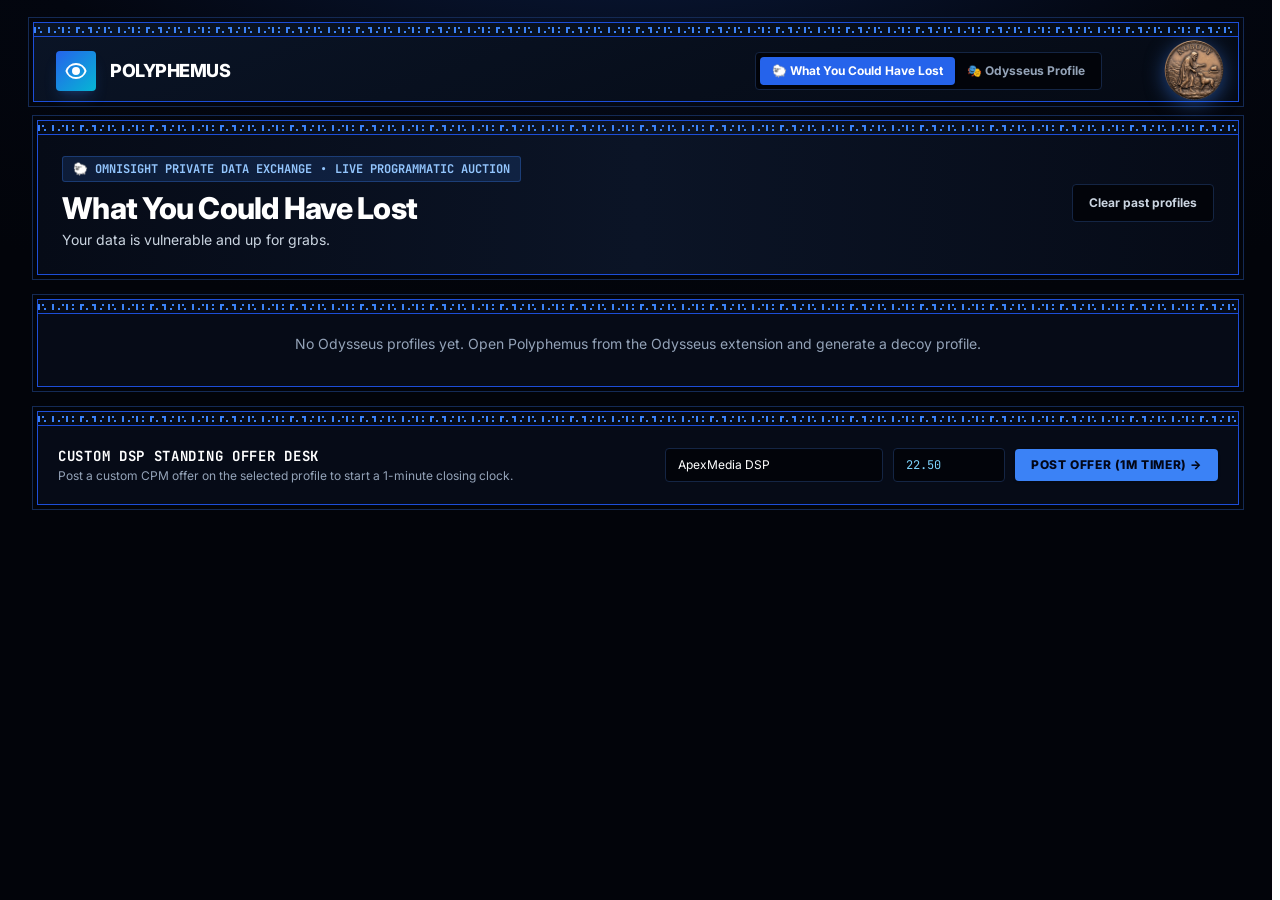
==== commit beae8b80: "Polyphemus: new subtitle, left-align content to match Odysseus Co-Authored-By: Claude Sonnet 5.5 <no" ====
--- a/polyphemus/index.html
+++ b/polyphemus/index.html
@@ -102,7 +102,7 @@
                     What You Could Have Lost
                 </h2>
                 <p class="text-xs sm:text-sm text-slate-300 mt-1 max-w-2xl">
-                    Every decoy profile Odysseus has generated is stored here. Pick a lot to inspect the profile a data broker would have built, then start a <strong class="text-amber-300">1-minute auction</strong>. Bidders and prices are fictional.
+                    Your data is vulnerable and up for grabs.
                 </p>
             </div>
 
--- a/polyphemus/theme.css
+++ b/polyphemus/theme.css
@@ -49,3 +49,7 @@
 
 /* Header height identical to the Odysseus header */
 @media(min-width:1100px){html body header{height:80px;padding-bottom:10px!important}}
+
+/* Left-align the content like the Odysseus page (full width, same side padding) instead of a centered column */
+html body main{max-width:none!important;margin-left:0!important;margin-right:0!important;padding:18px 33px 32px 37px!important}
+html body main section{padding:0}
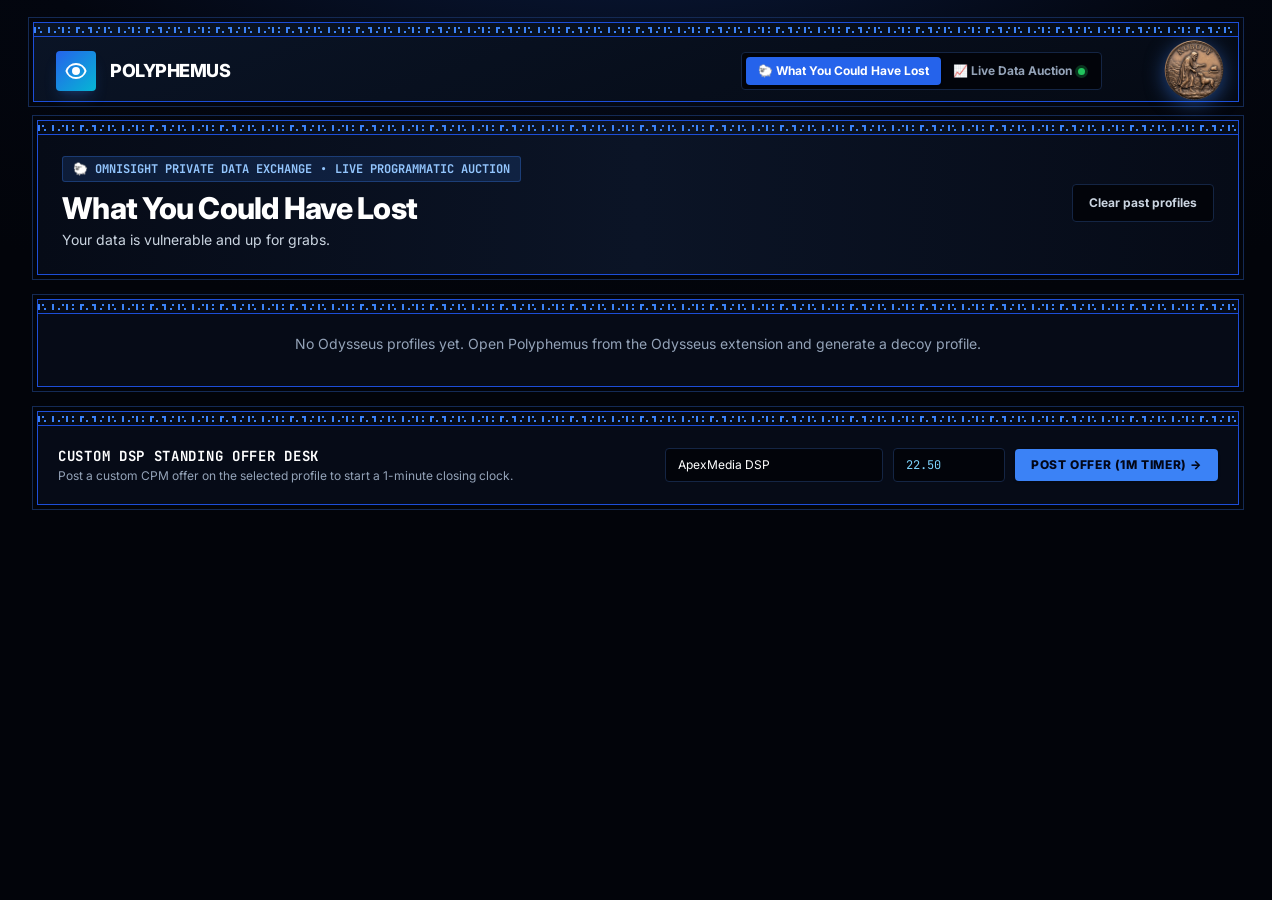
==== commit 0b1e68d8: "Live Data Auction replaces Odysseus Profile; flags; income/development/area-based pricing; ten-count" ====
--- a/polyphemus/index.html
+++ b/polyphemus/index.html
@@ -46,6 +46,7 @@
         }
     </style>
     <link rel="stylesheet" href="theme.css">
+    <script src="../assets/flags.js"></script>
 </head>
 <body class="min-h-screen flex flex-col font-sans antialiased selection:bg-blue-500/30 selection:text-blue-200">
     <div class="coin" id="coin" title="Back to Odysseus" onclick="goToOdysseus()"><img class="f" src="assets/coin-front.png" alt=""><img class="b" src="assets/coin-back.png" alt=""></div>
@@ -74,9 +75,9 @@
                         class="px-3 py-1.5 rounded-lg text-xs font-bold bg-blue-600 text-white shadow transition cursor-pointer flex items-center gap-1.5">
                         <span>🐑 What You Could Have Lost</span>
                     </button>
-                    <button id="tabOdysseusBtn" onclick="switchWorkspaceView('odysseus')"
+                    <button id="tabAuctionBtn" onclick="switchWorkspaceView('auction')"
                         class="px-3 py-1.5 rounded-lg text-xs font-bold text-slate-400 hover:text-white transition cursor-pointer flex items-center gap-1.5">
-                        <span>🎭 Odysseus Profile</span>
+                        <span>📈 Live Data Auction</span><span class="mk-dot"></span>
                     </button>
                 </div>
 
@@ -250,100 +251,113 @@
 
 
     <!-- ===================================================================== -->
-    <!-- VIEW 3: ODYSSEUS DECOY PROFILE (imported from the Odysseus extension) -->
+    <!-- VIEW 2: LIVE DATA AUCTION: every decoy profile Odysseus has generated, trading live -->
     <!-- ===================================================================== -->
-    <main id="odysseusWorkspace" class="hidden flex-1 max-w-7xl w-full mx-auto p-4 sm:p-6 grid grid-cols-1 lg:grid-cols-12 gap-5">
-        <section id="odyEmpty" class="lg:col-span-12 bg-panel border border-stroke rounded-2xl p-8 text-center">
-            <div class="text-4xl mb-2">🎭</div>
-            <h2 class="text-lg font-bold text-white">Waiting for Odysseus</h2>
-            <p class="text-xs text-slate-400 mt-1 max-w-xl mx-auto">
-                Open this page in a browser with the Odysseus extension installed (the page must be served from
-                <span class="font-mono text-slate-300">http://127.0.0.1:5172</span>). The decoy persona and its browsing activity appear here automatically.
-            </p>
-        </section>
-
-        <section id="odyLeft" class="hidden lg:col-span-4 flex flex-col gap-5">
+    <main id="auctionWorkspace" class="hidden flex-1 max-w-7xl w-full mx-auto p-4 sm:p-6 space-y-6">
+
+        <!-- Hero + market tiles -->
+        <div class="bg-panel border border-stroke rounded-2xl p-6 shadow-2xl">
+            <div class="flex flex-col xl:flex-row xl:items-center xl:justify-between gap-5">
+                <div>
+                    <div class="flex flex-wrap items-center gap-2">
+                        <span class="mk-tag mk-tag-live">● LIVE</span>
+                        <span class="mk-tag">SIMULATED MARKET · FICTIONAL BIDDERS</span>
+                    </div>
+                    <h2 class="text-2xl sm:text-3xl font-extrabold text-white tracking-tight mt-2">Live Data Auction</h2>
+                    <p class="text-xs sm:text-sm text-slate-300 mt-1">Decoy profiles generated by Odysseus, trading live. Your data is vulnerable and up for grabs.</p>
+                </div>
+                <div class="mk-tiles">
+                    <div class="mk-tile"><small>Odysseus index</small><b id="auIdx">—</b><i id="auIdxChg"></i></div>
+                    <div class="mk-tile"><small>Profiles listed</small><b id="auCount">0</b></div>
+                    <div class="mk-tile"><small>Top gainer</small><b id="auGain" class="mk-sm">—</b><i id="auGainPct"></i></div>
+                    <div class="mk-tile"><small>Top loser</small><b id="auLose" class="mk-sm">—</b><i id="auLosePct"></i></div>
+                </div>
+            </div>
+        </div>
+
+        <div id="auEmpty" class="hidden bg-panel border border-stroke rounded-2xl p-8 text-center text-slate-400 text-sm">
+            No Odysseus profiles yet. Open Polyphemus from the Odysseus extension and generate a decoy profile; it is listed here the moment it exists.
+        </div>
+
+        <div id="auContent" class="space-y-6">
+            <div class="grid grid-cols-1 lg:grid-cols-12 gap-5">
+
+                <!-- Market board -->
+                <div class="lg:col-span-8 bg-panel border border-stroke rounded-2xl p-5 shadow-xl">
+                    <div class="flex items-center justify-between gap-2">
+                        <span class="mk-k">Market board · every profile Odysseus has generated</span>
+                        <span id="auListed" class="mk-tag">0 LISTED</span>
+                    </div>
+                    <div class="overflow-x-auto">
+                        <table class="mk-table">
+                            <thead>
+                                <tr>
+                                    <th data-sort="sym">Symbol</th>
+                                    <th data-sort="name">Profile</th>
+                                    <th data-sort="tier" class="c">Tier</th>
+                                    <th data-sort="income" class="num">Income / yr</th>
+                                    <th data-sort="last" class="num">Last (CPM)</th>
+                                    <th data-sort="chg" class="num">Chg</th>
+                                    <th data-sort="pct" class="num">Chg %</th>
+                                    <th>Trend</th>
+                                </tr>
+                            </thead>
+                            <tbody id="auBody"></tbody>
+                        </table>
+                    </div>
+                    <div class="mk-legend">
+                        <span><b class="t1">T1</b>Highly developed</span>
+                        <span><b class="t2">T2</b>Emerging</span>
+                        <span><b class="t3">T3</b>Developing</span>
+                        <span class="grow">Click a header to sort · bid, ask and volume are in the panel on the right</span>
+                    </div>
+                </div>
+
+                <!-- Selected profile -->
+                <div class="lg:col-span-4 bg-panel border border-stroke rounded-2xl p-5 shadow-xl">
+                    <div class="flex items-center justify-between gap-2">
+                        <span class="mk-k">Selected · <span id="auSelSym">—</span></span>
+                        <span class="mk-tag">SYNTHETIC IDENTITY</span>
+                    </div>
+                    <div id="auSelName" class="mk-selname"></div>
+                    <div class="mt-2"><span id="auPx" class="mk-px">—</span><span id="auPxChg" class="mk-pxchg"></span></div>
+                    <div id="auChart" class="mt-2"></div>
+                    <div class="mk-stats">
+                        <div class="mk-st"><small>Open</small><b id="auOpen"></b></div>
+                        <div class="mk-st"><small>High</small><b id="auHigh" class="mk-up"></b></div>
+                        <div class="mk-st"><small>Low</small><b id="auLow" class="mk-dn"></b></div>
+                        <div class="mk-st"><small>Fair value</small><b id="auFair"></b></div>
+                        <div class="mk-st"><small>Bid</small><b id="auBid"></b></div>
+                        <div class="mk-st"><small>Ask</small><b id="auAsk"></b></div>
+                        <div class="mk-st"><small>Volume</small><b id="auVol"></b></div>
+                        <div class="mk-st"><small>Certainty</small><b id="auCert"></b></div>
+                    </div>
+                    <div id="auBook" class="mk-book"></div>
+                    <button id="auSell" onclick="sellAtBid()" class="mk-sell">Sell 1 lot at bid</button>
+                </div>
+            </div>
+
+            <!-- Why this price -->
             <div class="bg-panel border border-stroke rounded-2xl p-5 shadow-xl">
-                <div class="flex items-start justify-between gap-2 pb-4 border-b border-stroke">
-                    <div>
-                        <span class="text-[11px] font-mono uppercase tracking-wider text-blue-400 font-semibold">Imported from Odysseus</span>
-                        <h2 id="odyTitle" class="text-lg sm:text-xl font-bold text-white mt-1"></h2>
-                        <p id="odySubtitle" class="text-xs text-slate-400 mt-0.5"></p>
-                    </div>
-                    <span class="px-2 py-1 rounded-md text-[10px] font-mono font-bold bg-amber-500/15 text-amber-300 border border-amber-500/40 shrink-0">SYNTHETIC IDENTITY</span>
-                </div>
-                <div class="mt-3 flex flex-wrap gap-x-4 gap-y-1 text-[11px] font-mono text-slate-400">
-                    <span>VISITOR ID: <strong id="odyVid" class="text-slate-200"></strong></span>
-                    <span>FINGERPRINT: <strong id="odyFp" class="text-cyan-400"></strong></span>
-                </div>
-                <div class="mt-4">
-                    <div class="flex justify-between items-baseline text-xs mb-1.5">
-                        <span class="font-mono text-slate-400">MODEL CERTAINTY SCORE</span>
-                        <span id="odyConf" class="font-mono font-bold text-emerald-400 text-sm"></span>
-                    </div>
-                    <div class="w-full h-2.5 bg-canvas rounded-full overflow-hidden border border-stroke">
-                        <div id="odyConfBar" class="h-full bg-gradient-to-r from-blue-500 to-emerald-400 rounded-full transition-all duration-500" style="width:0%"></div>
-                    </div>
-                </div>
-                <div class="mt-4 p-3.5 rounded-xl bg-canvas/90 border border-stroke">
-                    <div class="text-[11px] font-mono uppercase tracking-wider text-slate-400 mb-1">Automated Behavioral Synthesis</div>
-                    <p id="odySynthesis" class="text-xs sm:text-[13px] text-slate-300 leading-relaxed"></p>
-                </div>
-                <div class="mt-4 grid grid-cols-2 gap-2.5 text-xs">
-                    <div class="p-2.5 rounded-xl bg-canvas border border-stroke"><div class="text-[10px] font-mono text-slate-500 uppercase">Geo-IP Node</div><div id="odyGeo" class="font-semibold text-slate-200 mt-0.5"></div></div>
-                    <div class="p-2.5 rounded-xl bg-canvas border border-stroke"><div class="text-[10px] font-mono text-slate-500 uppercase">Household Income</div><div id="odyIncome" class="font-semibold text-slate-200 mt-0.5"></div></div>
-                    <div class="p-2.5 rounded-xl bg-canvas border border-stroke"><div class="text-[10px] font-mono text-slate-500 uppercase">Device Signature</div><div id="odyDevice" class="font-semibold text-slate-200 mt-0.5"></div></div>
-                    <div class="p-2.5 rounded-xl bg-canvas border border-stroke"><div class="text-[10px] font-mono text-slate-500 uppercase">Purchase Propensity</div><div id="odyPropensity" class="font-semibold text-emerald-400 mt-0.5"></div></div>
-                </div>
-            </div>
-            <div class="bg-panel border border-stroke rounded-2xl p-5 shadow-xl">
-                <h3 class="text-xs font-mono font-bold uppercase tracking-wider text-slate-300 mb-3">Audience Taxonomy Weights</h3>
-                <div id="odyTaxonomy" class="space-y-3"></div>
-            </div>
-        </section>
-
-        <section id="odyMid" class="hidden lg:col-span-5 flex flex-col gap-5">
-            <div class="bg-panel border border-stroke rounded-2xl p-5 shadow-xl flex-1 flex flex-col">
-                <div class="flex items-center justify-between pb-3 border-b border-stroke">
-                    <div>
-                        <h3 class="text-xs sm:text-sm font-bold text-white uppercase tracking-wider font-mono">Captured Beacons &middot; Decoy Browsing</h3>
-                        <p class="text-xs text-slate-400 mt-0.5">Searches and visits generated by the decoy persona</p>
-                    </div>
-                    <span id="odyBeaconCount" class="px-2.5 py-1 rounded-md bg-blue-500/10 border border-blue-500/30 text-blue-300 font-mono text-[11px] font-semibold">0 EVENTS</span>
-                </div>
-                <div id="odyBeacons" class="mt-3 bg-canvas border border-stroke rounded-xl p-3 h-96 overflow-y-auto font-mono text-xs space-y-2"></div>
-            </div>
-        </section>
-
-        <section id="odyRight" class="hidden lg:col-span-3 flex flex-col gap-5">
-            <div class="bg-panel border border-stroke rounded-2xl p-5 shadow-xl">
-                <div class="flex items-center justify-between mb-3">
-                    <span class="text-xs font-mono font-bold uppercase tracking-wider text-emerald-400">RTB Exchange</span>
-                    <span class="px-2 py-0.5 rounded bg-amber-500/15 border border-amber-500/40 text-amber-300 font-mono text-[10px] font-bold">FICTIONAL BIDDERS</span>
-                </div>
-                <div class="p-3.5 rounded-xl bg-canvas border border-stroke text-center">
-                    <div class="text-[10px] font-mono uppercase text-slate-400">Highest Clearing Bid</div>
-                    <div id="odyCpm" class="text-2xl sm:text-3xl font-extrabold font-mono text-emerald-400 mt-1 tabular-nums"></div>
-                    <div id="odyWinner" class="text-[11px] font-mono text-slate-300 mt-1"></div>
-                </div>
-                <div class="mt-4 pt-3 border-t border-stroke">
-                    <div class="text-[10px] font-mono uppercase text-slate-400 mb-2">Active DSP Order Book</div>
-                    <div id="odyBids" class="space-y-1.5 text-xs font-mono"></div>
-                </div>
-                <button onclick="switchWorkspaceView('sheep')"
-                    class="w-full mt-4 py-3 px-4 rounded-xl bg-gradient-to-r from-amber-500 to-orange-500 hover:from-amber-400 hover:to-orange-400 text-slate-950 font-extrabold text-xs uppercase tracking-wider shadow-lg transition cursor-pointer">
-                    See what you could have lost &rarr;
-                </button>
-                <div class="mt-4 pt-3 border-t border-stroke">
-                    <div class="text-[10px] font-mono uppercase text-slate-400 mb-2">Served Ad Creative</div>
-                    <div class="p-3 rounded-xl bg-panelLight border border-stroke">
-                        <div id="odyAdTag" class="text-[10px] font-mono text-slate-400 mb-1"></div>
-                        <div id="odyAdHeadline" class="text-xs font-bold text-white"></div>
-                    </div>
-                </div>
-                <p class="text-[10px] font-mono text-slate-500 mt-3">Simulation: bidders and prices are fictional and derived from the decoy's interests and income band. No real user data is sold.</p>
-            </div>
-        </section>
+                <div class="flex flex-col md:flex-row md:items-center md:justify-between gap-2">
+                    <span class="mk-k">Why this price · <span id="auWhySym">—</span></span>
+                    <span class="font-mono text-xs text-slate-400">Fair value = $5.00 base × income × development × area × interest × activity</span>
+                </div>
+                <div id="auWhy" class="mk-fac"></div>
+            </div>
+
+            <!-- Tapes -->
+            <div class="grid grid-cols-1 lg:grid-cols-2 gap-5">
+                <div class="bg-panel border border-stroke rounded-2xl p-5 shadow-xl">
+                    <div class="flex items-center justify-between"><span class="mk-k">Time &amp; sales</span><span class="mk-tag">LIVE TAPE</span></div>
+                    <div id="auTrades" class="mt-3"></div>
+                </div>
+                <div class="bg-panel border border-stroke rounded-2xl p-5 shadow-xl">
+                    <div class="flex items-center justify-between"><span class="mk-k">Signals moving the market</span><span class="mk-tag">FROM ODYSSEUS</span></div>
+                    <div id="auSignals" class="mt-3"></div>
+                </div>
+            </div>
+        </div>
     </main>
 
     <!-- Wire Settlement Receipt Modal (Replaces alert) -->
@@ -392,18 +406,20 @@
 
     <script>
         // =========================================================================
-        // Polyphemus: stored Odysseus decoy profiles, the selected lot, 1-minute auctions.
+        // Polyphemus
+        //   - What You Could Have Lost: every stored Odysseus decoy profile as a lot (inspect + 1-minute auction)
+        //   - Live Data Auction: the same profiles trading live (a simulated market)
         // All data comes from the Odysseus extension (decoy personas only); nothing here is real user data.
         // =========================================================================
-        let odysseusProfile = null;   // the live decoy persona
-        let odysseusProfiles = [];    // every stored decoy profile (newest first)
-        let selectedSeed = null;      // which lot is open in the detail panel
+        let odysseusProfiles = [];    // every stored decoy profile (newest first), built by buildOdysseusProfile
+        let selectedSeed = null;      // lot open in the "What You Could Have Lost" detail panel
 
         let activeAuction = null;
         let auctionInterval = null;
         let auctionSecondsLeft = 60;
 
         const $ = id => document.getElementById(id);
+        const clamp = (x, a, b) => Math.max(a, Math.min(b, x));
 
         function escapeHtml(str) {
             return String(str)
@@ -413,11 +429,26 @@
                 .replace(/"/g, '&quot;');
         }
 
+        const kfmt = n => '$' + (n >= 10000 ? Math.round(n / 1000) : +(n / 1000).toFixed(1)) + 'k';
+        const money = n => (n < 1 ? n.toFixed(3) : n.toFixed(2));
+        const signed = (n, d) => (n >= 0 ? '+' : '−') + Math.abs(n).toFixed(d);
+        const clock = t => new Date(t).toTimeString().split(' ')[0];
+
+        function setText(el, s) { if (el.textContent !== s) el.textContent = s; }
+        function setHtml(el, s) { if (el._h !== s) { el._h = s; el.innerHTML = s; } }
+
+        function flagHtml(cc, w) {
+            const svg = window.odyFlagSvg ? window.odyFlagSvg(cc, w) : '';
+            return svg ? `<span class="mk-flag">${svg}</span>` : '<span class="mk-flag mk-flag-none">🌐</span>';
+        }
+
         // ---------- views ----------
+        let auctionVisible = false;
+
         function switchWorkspaceView(view) {
             const views = {
                 sheep: { main: 'sheepExchangeWorkspace', btn: 'tabSheepBtn' },
-                odysseus: { main: 'odysseusWorkspace', btn: 'tabOdysseusBtn' }
+                auction: { main: 'auctionWorkspace', btn: 'tabAuctionBtn' }
             };
             Object.entries(views).forEach(([key, v]) => {
                 const on = key === view;
@@ -425,10 +456,36 @@
                 $(v.btn).className = 'px-3 py-1.5 rounded-lg text-xs font-bold transition cursor-pointer flex items-center gap-1.5 ' +
                     (on ? 'bg-blue-600 text-white shadow' : 'text-slate-400 hover:text-white');
             });
+            auctionVisible = view === 'auction';
+            if (auctionVisible) { rowsDirty = true; tapesDirty = true; whyKey = ''; scheduleRender(); }
+        }
+
+        // =========================================================================
+        // Pricing: what a decoy profile's data is worth (CPM, simulated)
+        //   fair value = $5.00 x income x country development x area average income x interest demand x signal activity
+        // =========================================================================
+        const TIER_NAMES = { 1: 'Highly developed', 2: 'Emerging', 3: 'Developing' };
+        const PRICE_MODEL = {
+            base: 5.0,
+            income: { ref: 50000, exp: 0.40, min: 0.30, max: 1.80 },   // (annual income / $50k) ^ 0.40
+            area: { ref: 40000, exp: 0.25, min: 0.50, max: 1.40 },     // (area average income / $40k) ^ 0.25
+            tier: { 1: 1.0, 2: 0.7, 3: 0.5 },                          // development tier of the country
+            hot: /^(Travel|Shopping|Technology|Photography|Automotive)$/,
+            hotMult: 1.3,                                              // in-demand interest categories
+            activity: { floor: 0.90, span: 0.30 }                      // 0.90 + 0.30 x certainty
+        };
+
+        function priceModel(x) { // x: { incomeMid, areaAvg, tier, cat, certainty (0..1) }
+            const M = PRICE_MODEL;
+            const incomeF = clamp(Math.pow(x.incomeMid / M.income.ref, M.income.exp), M.income.min, M.income.max);
+            const areaF = clamp(Math.pow(x.areaAvg / M.area.ref, M.area.exp), M.area.min, M.area.max);
+            const devF = M.tier[x.tier] || 1;
+            const interestF = M.hot.test(x.cat) ? M.hotMult : 1;
+            const activityF = M.activity.floor + M.activity.span * x.certainty;
+            return { incomeF, areaF, devF, interestF, activityF, fair: M.base * incomeF * areaF * devF * interestF * activityF };
         }
 
         // ---------- decoy persona -> broker-style profile ----------
-        const COUNTRY_CODES = { Norway: 'NO', Portugal: 'PT', 'United Kingdom': 'GB', Canada: 'CA' };
         const BIDDERS = {
             Recreation: ['HarborLine Outfitters', 'TrailForge Direct', 'Open Air Collective'],
             Science: ['Meridian Research Supply', 'Helix Lab Direct', 'Atlas Field Gear'],
@@ -445,12 +502,12 @@
             Photography: ['Aperture Audience DSP', 'LensCraft Retargeter', 'Exposure Exchange'],
             Travel: ['Wayfarer Media DSP', 'Itinerary Exchange', 'Passport Performance'],
             Health: ['Vitalis Audience Cloud', 'Wellspring DSP', 'Stride Health Media'],
+            Finance: ['Ledgerline Audience DSP', 'Fathom Fintech Media', 'Cashflow Reach Network'],
+            Entertainment: ['Marquee Audience DSP', 'Reelbid Exchange', 'Streamlight Media'],
             'AI-generated': ['Apex Audience DSP', 'Nimbus Retargeter', 'Orbit Performance Media']
         };
-        const HOT_CATEGORIES = /Travel|Shopping|Technology|Photography|Automotive/;
 
         function hex(n, len) { return (n >>> 0).toString(16).padStart(8, '0').repeat(2).slice(0, len); }
-        function incomeLow(str) { const m = /\$(\d+)/.exec(str || ''); return m ? parseInt(m[1], 10) : 50; }
 
         function buildOdysseusProfile(d) {
             const p = d.persona;
@@ -461,32 +518,41 @@
             }).sort((a, b) => b.pct - a.pct);
             const top = rows[0] || { label: 'General', category: 'Recreation' };
             const second = rows[1];
-            const conf = d.total ? Math.min(99, (1 - Math.exp(-d.total / 14)) * 100) : 0;
-            const inc = incomeLow(p.income);
-            const propScore = Math.min(97, Math.round(35 + conf * 0.35 + inc * 0.3));
-            const cpm = +((2.5 + inc / 12) * (HOT_CATEGORIES.test(top.category) ? 1.3 : 1) * (0.7 + conf / 330)).toFixed(2);
+            const certainty = d.total ? Math.min(0.99, 1 - Math.exp(-d.total / 14)) : 0;
+            const conf = certainty * 100;
+            const lo = +p.incomeLow || 0, hi = +p.incomeHigh || lo;
+            const incomeMid = (lo + hi) / 2 || 50000;
+            const areaAvg = +p.areaAvg || 30000;
+            const tier = +p.tier || 1;
+            const model = priceModel({ incomeMid, areaAvg, tier, cat: top.category, certainty });
+            const cpm = +model.fair.toFixed(3);
+            const propScore = Math.min(97, Math.round(35 + conf * 0.35 + Math.min(incomeMid / 1000, 90) * 0.3));
             const pool = BIDDERS[top.category] || BIDDERS['AI-generated'];
             const bids = [
                 { dsp: pool[0], price: cpm },
-                { dsp: pool[1], price: +(cpm * 0.88).toFixed(2) },
-                { dsp: pool[2], price: +(cpm * 0.71).toFixed(2) }
+                { dsp: pool[1], price: +(cpm * 0.88).toFixed(3) },
+                { dsp: pool[2], price: +(cpm * 0.71).toFixed(3) }
             ];
-            const countryName = (p.city.split(',').pop() || '').trim();
+            const cityName = p.city.split(',')[0];
+            const latest = d.recent[0] ? { kind: d.recent[0].kind, query: d.recent[0].query, host: d.recent[0].host } : null;
             return {
-                seed: p.seed, name: p.name, live: !!d.live,
+                seed: p.seed, name: p.name, live: !!d.live, createdTs: d.created || 0,
                 createdLabel: d.created ? new Date(d.created).toLocaleString([], { month: 'short', day: 'numeric', hour: '2-digit', minute: '2-digit' }) : 'now',
                 visitorId: 'VIS-' + hex(p.seed, 4).toUpperCase() + '-ODY',
                 fingerprint: 'fp_' + hex(p.noiseSeed, 10),
                 title: `${p.occupation} · ${top.label}`,
                 subtitle: `${p.name}, ${p.age} · decoy persona (${p.source === 'gemini' ? 'AI-generated' : 'built-in'})`,
-                confidence: conf,
+                confidence: conf, certainty,
                 synthesis: d.total
                     ? `Subject shows sustained interest in ${top.label}${second && second.n ? ' and ' + second.label : ''}, based on ${d.total} observed signals. All signals originate from a synthetic decoy identity.`
                     : 'No signals observed yet. Turn the decoy on in Odysseus to start generating activity.',
-                geo: `${p.city.split(',')[0]} (${COUNTRY_CODES[countryName] || countryName})`,
+                geo: `${cityName}${p.cc ? ' (' + p.cc + ')' : ''}`,
                 income: `${p.income} Est.`,
                 device: `Desktop • ${p.os} / Chrome`,
                 propensity: `${propScore >= 80 ? 'High' : propScore >= 60 ? 'Moderate' : 'Low'} (${propScore}/100)`,
+                // economics
+                cc: p.cc || '', country: p.country || '', cityName, job: p.occupation, tier, areaAvg, incomeMid,
+                cat: top.category, topic: top.label, m: model, fair: model.fair, latest,
                 cpm, winner: bids[0].dsp, bids,
                 taxonomy: rows,
                 beacons: d.recent.map(e => ({
@@ -514,7 +580,9 @@
                 <div class="w-full h-2 bg-canvas rounded-full overflow-hidden border border-stroke"><div class="h-full bg-gradient-to-r from-blue-500 to-cyan-400 rounded-full transition-all duration-500" style="width:${t.pct}%"></div></div>
             </div>`).join('');
 
-        // ---------- What You Could Have Lost: lots + selected lot ----------
+        // =========================================================================
+        // What You Could Have Lost: lots + selected lot
+        // =========================================================================
         function selectedProfile() {
             return odysseusProfiles.find(p => p.seed === selectedSeed) || odysseusProfiles.find(p => p.live) || odysseusProfiles[0] || null;
         }
@@ -654,25 +722,426 @@
             $('settlementModal').classList.add('hidden');
         }
 
-        // ---------- Odysseus Profile tab (the live persona) ----------
-        function renderOdysseusTab() {
-            const p = odysseusProfile;
-            ['odyLeft', 'odyMid', 'odyRight'].forEach(id => $(id).classList.toggle('hidden', !p));
-            $('odyEmpty').classList.toggle('hidden', !!p);
-            if (!p) return;
-            const set = (id, v) => { $(id).textContent = v; };
-            set('odyTitle', p.title); set('odySubtitle', p.subtitle); set('odyVid', p.visitorId); set('odyFp', p.fingerprint);
-            set('odyConf', p.confidence.toFixed(1) + '%'); $('odyConfBar').style.width = p.confidence + '%';
-            set('odySynthesis', p.synthesis); set('odyGeo', p.geo); set('odyIncome', p.income); set('odyDevice', p.device); set('odyPropensity', p.propensity);
-            $('odyTaxonomy').innerHTML = taxonomyBars(p.taxonomy);
-            set('odyBeaconCount', `${p.total} EVENTS`);
-            $('odyBeacons').innerHTML = p.beacons.length ? p.beacons.map(beaconRow).join('') : '<div class="text-slate-500 text-center py-10">No decoy activity yet.</div>';
-            set('odyCpm', '$' + p.cpm.toFixed(2)); set('odyWinner', 'Winner: ' + p.winner);
-            $('odyBids').innerHTML = p.bids.map((b, i) => `
-                <div class="flex items-center justify-between px-2.5 py-1.5 rounded-lg ${i === 0 ? 'bg-emerald-500/10 border border-emerald-500/30 text-emerald-300' : 'bg-canvas border border-stroke text-slate-400'}">
-                    <span class="truncate pr-2">${i === 0 ? '★ ' : ''}${escapeHtml(b.dsp)}</span><span class="font-bold shrink-0">$${b.price.toFixed(2)}</span>
-                </div>`).join('');
-        }
+        // =========================================================================
+        // Live Data Auction: a simulated market for the same profiles
+        //   one symbol per stored Odysseus profile; the price wanders around the profile's fair value;
+        //   a new decoy signal from Odysseus raises that profile's certainty, so its fair value (and price) steps up.
+        // =========================================================================
+        const market = new Map();     // seed -> entry
+        const usedSymbols = new Set();
+        const trades = [];            // time & sales, newest first
+        const signals = [];           // listings, signals, market open, sales; newest first
+        let marketOpened = false;
+        let selectedMk = null;
+        let sortState = { key: 'created', dir: -1 };
+        let rafPending = false;
+        let rowsDirty = true, tapesDirty = true, whyKey = '';
+
+        const SORT_KEYS = {
+            sym: e => e.sym, name: e => e.p.name, tier: e => e.p.tier, income: e => e.p.incomeMid,
+            last: e => e.price, chg: e => e.price - e.open, pct: e => e.price / e.open - 1, created: e => e.p.createdTs
+        };
+
+        function gauss() {
+            let u = 0, v = 0;
+            while (!u) u = Math.random();
+            while (!v) v = Math.random();
+            return Math.sqrt(-2 * Math.log(u)) * Math.cos(2 * Math.PI * v);
+        }
+
+        function asciiUpper(s) {
+            // letters that do not decompose into base letter + accent need an explicit transliteration
+            const map = { 'ı': 'i', 'İ': 'I', 'ß': 'ss', 'ø': 'o', 'Ø': 'O', 'æ': 'ae', 'Æ': 'AE', 'œ': 'oe', 'Œ': 'OE', 'đ': 'd', 'Đ': 'D', 'ł': 'l', 'Ł': 'L', 'þ': 'th', 'ð': 'd' };
+            return s.replace(/[ıİßøØæÆœŒđĐłŁþð]/g, c => map[c]).normalize('NFD').replace(/[\u0300-\u036f]/g, '')
+                .replace(/[^A-Za-z]/g, '').toUpperCase();
+        }
+
+        // First letter of the first name + first three letters of the last name + country: Tiago Ribeiro in Portugal -> TRIB.PT
+        function makeSymbol(name, cc) {
+            const parts = name.trim().split(/\s+/);
+            const first = asciiUpper(parts[0]), last = asciiUpper(parts[parts.length - 1]);
+            const base = (parts.length > 1 ? first.slice(0, 1) + last.slice(0, 3) : first.slice(0, 4)).padEnd(4, 'X');
+            const suffix = cc || 'XX';
+            let sym = `${base}.${suffix}`, n = 2;
+            while (usedSymbols.has(sym)) sym = `${base}${n++}.${suffix}`;
+            usedSymbols.add(sym);
+            return sym;
+        }
+
+        const biddersFor = e => BIDDERS[e.p.cat] || BIDDERS['AI-generated'];
+
+        function rollBook(e) {
+            e.spread = clamp(e.spread + (Math.random() - 0.5) * 0.0015, 0.006, 0.016);
+            const half = e.spread / 2;
+            e.bid = e.price * (1 - half);
+            e.ask = e.price * (1 + half);
+            const who = biddersFor(e);
+            const level = (side, i) => ({
+                px: side > 0 ? e.ask * (1 + i * 0.0035) : e.bid * (1 - i * 0.0035),
+                sz: 1 + Math.floor(Math.random() * 6),
+                who: who[(i + (side > 0 ? 0 : 1)) % who.length]
+            });
+            e.asks = [0, 1, 2].map(i => level(1, i));
+            e.bids = [0, 1, 2].map(i => level(-1, i));
+        }
+
+        function createEntry(p) {
+            const price = p.fair * (1 + (Math.random() - 0.5) * 0.02);
+            const e = {
+                seed: p.seed, sym: makeSymbol(p.name, p.cc), p, price, open: price, high: price, low: price, hist: [price],
+                vol: 0, nextTick: performance.now() + 250 + Math.random() * 1000, spread: 0.008 + Math.random() * 0.006,
+                lastTradePx: price, shown: {}, dirty: true, tr: null, cells: null
+            };
+            rollBook(e);
+            return e;
+        }
+
+        function pushSignal(tag, text, val, dir) {
+            signals.unshift({ t: Date.now(), tag, text, val, dir });
+            if (signals.length > 30) signals.pop();
+            tapesDirty = true;
+        }
+
+        function recordTrade(e) {
+            const who = biddersFor(e);
+            const buyer = who[Math.floor(Math.random() * who.length)];
+            const lots = [1, 1, 1, 2, 2, 3, 4][Math.floor(Math.random() * 7)];
+            const px = Math.random() < 0.5 ? e.ask : e.bid;
+            const dir = px >= e.lastTradePx ? 1 : -1;
+            e.lastTradePx = px;
+            e.vol += lots;
+            trades.unshift({ t: Date.now(), sym: e.sym, who: buyer, lots, px, dir });
+            if (trades.length > 30) trades.pop();
+            tapesDirty = true;
+        }
+
+        function tickEntry(e, now) {
+            const fair = e.p.fair;
+            const sigma = 0.004 + 0.0012 * (e.p.tier - 1);                  // emerging markets wiggle a little more
+            let ret = 0.05 * (fair - e.price) / fair + sigma * gauss();      // pulled toward fair value, plus noise
+            if (Math.random() < 0.04) ret += (Math.random() < 0.5 ? -1 : 1) * 0.012;
+            ret = clamp(ret, -0.03, 0.03);
+            e.price = clamp(e.price * (1 + ret), fair * 0.6, fair * 1.6);
+            e.high = Math.max(e.high, e.price);
+            e.low = Math.min(e.low, e.price);
+            e.hist.push(e.price);
+            if (e.hist.length > 160) e.hist.shift();
+            e.nextTick = now + 800 + Math.random() * 1400;
+            e.dirty = true;
+            rollBook(e);
+            if (Math.random() < 0.35) recordTrade(e);
+        }
+
+        function updateEntry(e, p) {
+            const prevTotal = e.p.total, prevFair = e.p.fair;
+            e.p = p;
+            e.dirty = true;
+            if (p.total > prevTotal) {
+                const n = p.total - prevTotal;
+                e.price *= 1 + Math.min(0.02, 0.004 * n);
+                e.high = Math.max(e.high, e.price);
+                const what = p.latest ? (p.latest.kind === 'search' ? `searched “${p.latest.query}”` : `visited ${p.latest.host}`) : 'was active';
+                pushSignal('SIGNAL', `${e.sym} · decoy ${what}`, `fair ${signed(p.fair - prevFair, Math.abs(p.fair - prevFair) < 0.01 ? 3 : 2)}`, 1);
+                e.nextTick = Math.min(e.nextTick, performance.now() + 150);
+            }
+        }
+
+        const indexValue = () => { let s = 0; market.forEach(e => { s += e.price; }); return market.size ? s / market.size : 0; };
+        const indexOpen = () => { let s = 0; market.forEach(e => { s += e.open; }); return market.size ? s / market.size : 0; };
+
+        // Called every time Odysseus sends its stored profiles.
+        function syncMarket(list) {
+            const seen = new Set();
+            const firstLoad = !marketOpened && list.length > 0;
+            list.forEach(p => {
+                seen.add(p.seed);
+                const e = market.get(p.seed);
+                if (!e) {
+                    const ne = createEntry(p);
+                    market.set(p.seed, ne);
+                    if (marketOpened) pushSignal('LISTED', `${ne.sym} · new decoy profile generated`, `IPO ${money(ne.price)}`, 0);
+                } else {
+                    updateEntry(e, p);
+                }
+            });
+            market.forEach((e, seed) => {
+                if (!seen.has(seed)) { usedSymbols.delete(e.sym); if (e.tr) e.tr.remove(); market.delete(seed); }
+            });
+            if (firstLoad) {
+                marketOpened = true;
+                pushSignal('OPEN', `Market opened · ${market.size} profile${market.size === 1 ? '' : 's'} listed`, `idx ${money(indexValue())}`, 0);
+            }
+            if (!market.has(selectedMk)) {
+                const live = list.find(p => p.live) || list[0];
+                selectedMk = live ? live.seed : null;
+            }
+            rowsDirty = true;
+            whyKey = '';
+            scheduleRender();
+        }
+
+        // ---------- rendering ----------
+        function scheduleRender() {
+            if (rafPending || !auctionVisible) return;
+            rafPending = true;
+            requestAnimationFrame(() => { rafPending = false; renderMarket(); });
+        }
+
+        function flash(el, dir) {
+            el.classList.remove('mk-fu', 'mk-fd');
+            void el.offsetWidth;
+            el.classList.add(dir > 0 ? 'mk-fu' : 'mk-fd');
+        }
+
+        function sortedEntries() {
+            const f = SORT_KEYS[sortState.key] || SORT_KEYS.created;
+            return [...market.values()].sort((a, b) => {
+                const x = f(a), y = f(b);
+                const c = typeof x === 'string' ? x.localeCompare(y) : x - y;
+                return c !== 0 ? c * sortState.dir : b.p.createdTs - a.p.createdTs;
+            });
+        }
+
+        function buildRow(e) {
+            const tr = document.createElement('tr');
+            tr.innerHTML = `
+                <td class="mk-sym"><b>${escapeHtml(e.sym)}</b><span class="mk-live-tag" hidden>LIVE</span></td>
+                <td class="mk-prof"><div class="mk-n">${flagHtml(e.p.cc, 22)}<span class="mk-name"></span></div><small class="mk-job"></small></td>
+                <td class="c"><span class="mk-tier"></span></td>
+                <td class="num mk-inc"></td>
+                <td class="num mk-last"></td>
+                <td class="num mk-chg"></td>
+                <td class="num mk-pct"></td>
+                <td class="mk-spark"></td>`;
+            e.cells = {
+                live: tr.querySelector('.mk-live-tag'), name: tr.querySelector('.mk-name'), job: tr.querySelector('.mk-job'),
+                tier: tr.querySelector('.mk-tier'), inc: tr.querySelector('.mk-inc'), last: tr.querySelector('.mk-last'),
+                chg: tr.querySelector('.mk-chg'), pct: tr.querySelector('.mk-pct'), spark: tr.querySelector('.mk-spark')
+            };
+            tr.addEventListener('click', () => selectMarket(e.seed));
+            return tr;
+        }
+
+        function syncRows() {
+            const body = $('auBody');
+            sortedEntries().forEach(e => {
+                if (!e.tr) e.tr = buildRow(e);
+                body.appendChild(e.tr); // appending an existing row moves it, so the DOM order follows the sort
+            });
+            document.querySelectorAll('.mk-table th[data-sort]').forEach(th => {
+                const on = th.dataset.sort === sortState.key;
+                th.classList.toggle('mk-sorted', on);
+                th.dataset.arrow = on ? (sortState.dir > 0 ? '▴' : '▾') : '';
+            });
+        }
+
+        function sparkSvg(e) {
+            const w = 88, h = 26, pts = e.hist.slice(-48);
+            if (pts.length < 2) return '';
+            let lo = Math.min(...pts), hi = Math.max(...pts);
+            if (hi - lo < e.price * 0.002) { const m = (hi + lo) / 2; lo = m - e.price * 0.001; hi = m + e.price * 0.001; }
+            const xy = pts.map((v, i) => `${(i / (pts.length - 1) * w).toFixed(1)},${(h - 2 - (v - lo) / (hi - lo) * (h - 4)).toFixed(1)}`).join(' ');
+            const col = e.price >= e.open ? '#22c55e' : '#ef4444';
+            return `<svg width="${w}" height="${h}" viewBox="0 0 ${w} ${h}"><polyline points="${xy}" fill="none" stroke="${col}" stroke-width="1.6" stroke-linejoin="round" stroke-linecap="round"/></svg>`;
+        }
+
+        function updateRows() {
+            market.forEach(e => {
+                const c = e.cells, p = e.p;
+                c.live.hidden = !p.live;
+                if (e.dirty) {
+                    setText(c.name, p.name);
+                    setText(c.job, p.job);
+                    c.tier.textContent = 'T' + p.tier;
+                    c.tier.className = 'mk-tier t' + p.tier;
+                    c.tier.title = `Tier ${p.tier} · ${TIER_NAMES[p.tier]}`;
+                    setText(c.inc, kfmt(p.incomeMid));
+                    const lastTxt = money(e.price);
+                    if (c.last.textContent !== lastTxt) {
+                        const dir = e.shown.price === undefined ? 0 : (e.price > e.shown.price ? 1 : -1);
+                        c.last.textContent = lastTxt;
+                        if (dir) flash(c.last, dir);
+                    }
+                    e.shown.price = e.price;
+                    const chg = e.price - e.open, pct = (e.price / e.open - 1) * 100;
+                    const flat = money(e.price) === money(e.open);
+                    const cls = flat ? '' : (chg >= 0 ? 'mk-up' : 'mk-dn');
+                    setText(c.chg, flat ? '— 0.00' : `${chg >= 0 ? '▲' : '▼'} ${signed(chg, e.price < 1 ? 3 : 2)}`);
+                    setText(c.pct, flat ? '0.00%' : `${signed(pct, 2)}%`);
+                    c.chg.className = 'num mk-chg ' + cls;
+                    c.pct.className = 'num mk-pct ' + cls;
+                    c.spark.innerHTML = sparkSvg(e);
+                    e.dirty = false;
+                }
+                e.tr.classList.toggle('sel', e.seed === selectedMk);
+            });
+        }
+
+        function renderTiles() {
+            const idx = indexValue(), io = indexOpen();
+            setText($('auIdx'), market.size ? money(idx) : '—');
+            const ic = io ? (idx / io - 1) * 100 : 0;
+            const idxEl = $('auIdxChg');
+            setText(idxEl, market.size ? `${ic >= 0 ? '▲' : '▼'} ${signed(ic, 2)}%` : '');
+            idxEl.className = ic >= 0 ? 'mk-up' : 'mk-dn';
+            setText($('auCount'), String(market.size));
+            setText($('auListed'), `${market.size} LISTED`);
+            let g = null, l = null;
+            market.forEach(e => {
+                const pc = (e.price / e.open - 1) * 100;
+                if (!g || pc > g.pc) g = { e, pc };
+                if (!l || pc < l.pc) l = { e, pc };
+            });
+            setText($('auGain'), g ? g.e.sym : '—');
+            setText($('auGainPct'), g ? `${signed(g.pc, 2)}%` : '');
+            $('auGainPct').className = g && g.pc < 0 ? 'mk-dn' : 'mk-up';
+            setText($('auLose'), l ? l.e.sym : '—');
+            setText($('auLosePct'), l ? `${signed(l.pc, 2)}%` : '');
+            $('auLosePct').className = l && l.pc >= 0 ? 'mk-up' : 'mk-dn';
+        }
+
+        function chartSvg(e) {
+            const W = 560, H = 230, padL = 8, padR = 62, padT = 10, padB = 20;
+            const pts = e.hist.slice(-120);
+            const up = e.price >= e.open;
+            const col = up ? '#22c55e' : '#ef4444';
+            let lo = Math.min(...pts, e.open), hi = Math.max(...pts, e.open);
+            const pad = Math.max((hi - lo) * 0.25, e.price * 0.004);
+            lo -= pad; hi += pad;
+            const X = i => padL + (pts.length < 2 ? 0 : i / (pts.length - 1)) * (W - padL - padR);
+            const Y = v => padT + (1 - (v - lo) / (hi - lo)) * (H - padT - padB);
+            const line = pts.map((v, i) => `${X(i).toFixed(1)},${Y(v).toFixed(1)}`).join(' ');
+            const area = `${X(0).toFixed(1)},${H - padB} ${line} ${X(pts.length - 1).toFixed(1)},${H - padB}`;
+            const grid = [0.2, 0.5, 0.8].map(f => {
+                const v = lo + (hi - lo) * f, y = Y(v);
+                return `<line x1="${padL}" x2="${W - padR}" y1="${y.toFixed(1)}" y2="${y.toFixed(1)}" stroke="#142544" stroke-dasharray="2 4"/><text x="${W - padR + 8}" y="${(y + 4).toFixed(1)}" fill="#64748b" font-size="10" font-family="monospace">${money(v)}</text>`;
+            }).join('');
+            const oy = Y(e.open).toFixed(1), ly = Y(e.price).toFixed(1), lx = X(pts.length - 1).toFixed(1);
+            return `<svg width="100%" viewBox="0 0 ${W} ${H}"><defs><linearGradient id="auGrad" x1="0" x2="0" y1="0" y2="1"><stop offset="0" stop-color="${col}" stop-opacity=".28"/><stop offset="1" stop-color="${col}" stop-opacity="0"/></linearGradient></defs>
+                ${grid}
+                <line x1="${padL}" x2="${W - padR}" y1="${oy}" y2="${oy}" stroke="#64748b" stroke-dasharray="5 4"/><text x="${W - padR + 8}" y="${(+oy + 4).toFixed(1)}" fill="#94a3b8" font-size="10" font-family="monospace">open</text>
+                <polygon points="${area}" fill="url(#auGrad)"/>
+                <polyline points="${line}" fill="none" stroke="${col}" stroke-width="1.8" stroke-linejoin="round"/>
+                <circle cx="${lx}" cy="${ly}" r="4" fill="${col}"/><circle cx="${lx}" cy="${ly}" r="9" fill="${col}" opacity=".22"/>
+                <rect x="${W - padR + 2}" y="${(+ly - 10).toFixed(1)}" width="56" height="20" fill="${col}"/><text x="${W - padR + 8}" y="${(+ly + 4).toFixed(1)}" fill="#02130a" font-size="11" font-weight="700" font-family="monospace">${money(e.price)}</text>
+                <text x="${padL}" y="${H - 4}" fill="#64748b" font-size="10" font-family="monospace">session start</text><text x="${W - padR - 22}" y="${H - 4}" fill="#64748b" font-size="10" font-family="monospace">now</text></svg>`;
+        }
+
+        const level = (l, col, maxSz) => `<div class="mk-lvl"><span style="color:${col}">${money(l.px)}</span><span>×${l.sz}</span><span>${escapeHtml(l.who)}</span><i style="background:${col};width:${Math.round(l.sz / maxSz * 60)}%"></i></div>`;
+
+        function renderMarketDetail() {
+            const e = market.get(selectedMk);
+            if (!e) return;
+            const p = e.p, chg = e.price - e.open, pct = (e.price / e.open - 1) * 100;
+            const flat = money(e.price) === money(e.open);
+            const cls = flat ? '' : (chg >= 0 ? 'mk-up' : 'mk-dn');
+            setText($('auSelSym'), e.sym);
+            setHtml($('auSelName'), `<div class="mk-snr">${flagHtml(p.cc, 26)}<b>${escapeHtml(p.name)}</b></div><div class="mk-sns">${escapeHtml(p.job)} · ${escapeHtml(p.cityName)}</div>`);
+            setText($('auPx'), money(e.price));
+            const pc = $('auPxChg');
+            setText(pc, flat ? '— 0.00 (0.00%)' : `${chg >= 0 ? '▲' : '▼'} ${signed(chg, e.price < 1 ? 3 : 2)} (${signed(pct, 2)}%)`);
+            pc.className = 'mk-pxchg ' + cls;
+            setHtml($('auChart'), chartSvg(e));
+            setText($('auOpen'), money(e.open));
+            setText($('auHigh'), money(e.high));
+            setText($('auLow'), money(e.low));
+            setText($('auFair'), money(p.fair));
+            setText($('auBid'), money(e.bid));
+            setText($('auAsk'), money(e.ask));
+            setText($('auVol'), String(e.vol));
+            setText($('auCert'), (p.certainty * 100).toFixed(1) + '%');
+            const maxSz = 6;
+            setHtml($('auBook'),
+                [...e.asks].reverse().map(l => level(l, '#ef4444', maxSz)).join('') +
+                `<div class="mk-spread">SPREAD ${money(e.ask - e.bid)}</div>` +
+                e.bids.map(l => level(l, '#22c55e', maxSz)).join(''));
+            setText($('auSell'), `Sell 1 lot at bid $${money(e.bid)} →`);
+            const key = `${e.seed}:${p.fair.toFixed(4)}:${p.total}`;
+            if (key !== whyKey) { whyKey = key; renderWhy(e); }
+        }
+
+        const factorBar = x => {
+            const w = Math.min(48, Math.abs(Math.log2(x)) * 60);
+            return x >= 1 ? `<i style="left:50%;width:${w}%"></i>` : `<i class="l" style="right:50%;width:${w}%"></i>`;
+        };
+
+        function renderWhy(e) {
+            const p = e.p, m = p.m;
+            setText($('auWhySym'), e.sym);
+            const tiles = [
+                { label: 'Annual income', val: `${kfmt(p.incomeMid)} / yr`, sub: `${(p.incomeMid / p.areaAvg).toFixed(1)}× the area average`, x: m.incomeF },
+                { label: 'Country development', val: `${flagHtml(p.cc, 18)}${escapeHtml(p.country || 'Unknown')}`, sub: `Tier ${p.tier} · ${TIER_NAMES[p.tier]}`, x: m.devF },
+                { label: 'Area average income', val: `${escapeHtml(p.cityName)} ≈ ${kfmt(p.areaAvg)}`, sub: 'illustrative figure', x: m.areaF },
+                { label: 'Interest demand', val: escapeHtml(p.topic), sub: m.interestF > 1 ? 'in-demand category' : 'standard demand', x: m.interestF },
+                { label: 'Signal activity', val: `Certainty ${(p.certainty * 100).toFixed(1)}%`, sub: `${p.total} decoy signal${p.total === 1 ? '' : 's'} so far`, x: m.activityF }
+            ];
+            $('auWhy').innerHTML = tiles.map((t, i) => `
+                <div class="mk-f">
+                    <small>${t.label}</small>
+                    <div class="v">${t.val}<em>${t.sub}</em></div>
+                    <div class="x ${t.x < 1 ? 'low' : ''}">×${t.x.toFixed(2)}</div>
+                    <div class="mk-bar">${factorBar(t.x)}</div>
+                    <span class="op">${i < tiles.length - 1 ? '×' : '='}</span>
+                </div>`).join('') + `
+                <div class="mk-f mk-res">
+                    <small>Fair value (CPM)</small>
+                    <div class="v">Opening price and the centre of the live wiggle<em>last trade ${money(e.price)}</em></div>
+                    <div class="x">$${money(p.fair)}</div>
+                </div>`;
+        }
+
+        function renderTapes() {
+            const tradeRow = t => `<div class="mk-tr"><span class="t">${clock(t.t)}</span><span class="g trade">${t.you ? 'SOLD' : 'TRADE'}</span><span>${escapeHtml(t.who)} · ${escapeHtml(t.sym)} ×${t.lots} lot${t.lots > 1 ? 's' : ''}</span><b class="${t.dir >= 0 ? 'mk-up' : 'mk-dn'}">${money(t.px)}</b></div>`;
+            const sigRow = s => `<div class="mk-tr"><span class="t">${clock(s.t)}</span><span class="g sig">${s.tag}</span><span>${escapeHtml(s.text)}</span><b class="${s.dir > 0 ? 'mk-up' : s.dir < 0 ? 'mk-dn' : 'mk-mut'}">${escapeHtml(s.val)}</b></div>`;
+            setHtml($('auTrades'), trades.slice(0, 7).map(tradeRow).join('') || '<div class="mk-empty">Waiting for the first trade…</div>');
+            setHtml($('auSignals'), signals.slice(0, 7).map(sigRow).join('') || '<div class="mk-empty">No signals yet.</div>');
+        }
+
+        function renderMarket() {
+            if (!auctionVisible) return;
+            const has = market.size > 0;
+            $('auEmpty').classList.toggle('hidden', has);
+            $('auContent').classList.toggle('hidden', !has);
+            renderTiles();
+            if (!has) return;
+            if (rowsDirty) { syncRows(); rowsDirty = false; }
+            updateRows();
+            renderMarketDetail();
+            if (tapesDirty) { renderTapes(); tapesDirty = false; }
+        }
+
+        function selectMarket(seed) {
+            if (!market.has(seed)) return;
+            selectedMk = seed;
+            whyKey = '';
+            scheduleRender();
+        }
+
+        // Sell one lot to the best bidder at the current bid: same synthetic-decoy receipt as the other tab.
+        function sellAtBid() {
+            const e = market.get(selectedMk);
+            if (!e) return;
+            const px = e.bid, buyer = e.bids[0].who;
+            e.vol += 1;
+            e.price *= 0.997;
+            e.lastTradePx = px;
+            e.dirty = true;
+            trades.unshift({ t: Date.now(), sym: e.sym, who: buyer, lots: 1, px, dir: -1, you: true });
+            if (trades.length > 30) trades.pop();
+            pushSignal('SOLD', `You sold 1 lot of ${e.sym} to ${buyer}`, `@ ${money(px)}`, -1);
+            tapesDirty = true;
+            showSettlementReceipt(buyer, px, e.p.title, lotInfo(e.p));
+            scheduleRender();
+        }
+
+        // The market keeps ticking in the background so price history is there when the tab is opened.
+        setInterval(() => {
+            if (!market.size) return;
+            const now = performance.now();
+            let any = false;
+            market.forEach(e => { if (now >= e.nextTick) { tickEntry(e, now); any = true; } });
+            if (any) scheduleRender();
+        }, 250);
 
         // ---------- data from the Odysseus extension ----------
         function setupOdysseusReceiver() {
@@ -689,24 +1158,30 @@
                 const d = m.data;
                 if (!d.persona || !Array.isArray(d.persona.interests) || !Array.isArray(d.recent) || typeof d.topics !== 'object') return;
                 const valid = x => x && x.persona && Array.isArray(x.persona.interests) && Array.isArray(x.recent) && x.topics && typeof x.topics === 'object';
-                odysseusProfile = buildOdysseusProfile(d);
                 odysseusProfiles = (Array.isArray(d.profiles) ? d.profiles : []).filter(valid).map(buildOdysseusProfile);
                 renderLots();
                 renderDetail();
-                renderOdysseusTab();
+                syncMarket(odysseusProfiles);
             });
             if (window.parent !== window) window.parent.postMessage({ source: 'polyphemus', type: 'hello' }, '*');
             // The extension bridge may load after the page; ask a few times.
-            [0, 600, 2000].forEach(ms => setTimeout(() => { if (!odysseusProfile) window.postMessage({ source: 'polyphemus', type: 'hello' }, location.origin === 'null' ? '*' : location.origin); }, ms));
+            [0, 600, 2000].forEach(ms => setTimeout(() => { if (!odysseusProfiles.length) window.postMessage({ source: 'polyphemus', type: 'hello' }, location.origin === 'null' ? '*' : location.origin); }, ms));
         }
 
         window.onload = function () {
             renderLots();
             renderDetail();
-            renderOdysseusTab();
             setupOdysseusReceiver();
+            // click a column header to sort the board (default: newest profile first)
+            document.querySelector('.mk-table thead').addEventListener('click', ev => {
+                const th = ev.target.closest('th[data-sort]');
+                if (!th) return;
+                const key = th.dataset.sort;
+                sortState = sortState.key === key ? { key, dir: -sortState.dir } : { key, dir: (key === 'sym' || key === 'name') ? 1 : -1 };
+                rowsDirty = true;
+                scheduleRender();
+            });
         };
-
     </script>
 </body>
 </html>
--- a/polyphemus/theme.css
+++ b/polyphemus/theme.css
@@ -53,3 +53,82 @@
 /* Left-align the content like the Odysseus page (full width, same side padding) instead of a centered column */
 html body main{max-width:none!important;margin-left:0!important;margin-right:0!important;padding:18px 33px 32px 37px!important}
 html body main section{padding:0}
+
+/* ===== Live Data Auction ===== */
+.mk-up{color:#22c55e}.mk-dn{color:#ef4444}.mk-mut{color:#94a3b8}
+.mk-k{font:700 11px ui-monospace,Menlo,Consolas,monospace;letter-spacing:.12em;text-transform:uppercase;color:#60a5fa}
+.mk-tag{display:inline-block;border:1px solid rgba(59,130,246,.55);background:rgba(37,99,235,.14);color:#93c5fd;padding:2px 9px;font:700 10px ui-monospace,Menlo,Consolas,monospace;letter-spacing:.06em;border-radius:3px;white-space:nowrap}
+.mk-tag-live{border-color:rgba(34,197,94,.5);background:rgba(34,197,94,.12);color:#4ade80}
+.mk-dot{display:inline-block;width:7px;height:7px;border-radius:50%;background:#22c55e;box-shadow:0 0 0 3px rgba(34,197,94,.25);animation:mkPulse 1.6s ease-in-out infinite}
+@keyframes mkPulse{0%,100%{box-shadow:0 0 0 2px rgba(34,197,94,.30)}50%{box-shadow:0 0 0 5px rgba(34,197,94,.05)}}
+
+.mk-tiles{display:grid;grid-template-columns:repeat(2,1fr);gap:10px}
+@media(min-width:640px){.mk-tiles{grid-template-columns:repeat(4,1fr)}}
+.mk-tile{border:1px solid #142544;background:#02040a;padding:9px 14px;min-width:140px;border-radius:4px}
+.mk-tile small{display:block;color:#64748b;font:700 9.5px ui-monospace,Menlo,Consolas,monospace;letter-spacing:.1em;text-transform:uppercase}
+.mk-tile b{font:800 19px ui-monospace,Menlo,Consolas,monospace;color:#fff}.mk-tile b.mk-sm{font-size:15px}
+.mk-tile i{font-style:normal;font:700 11px ui-monospace,Menlo,Consolas,monospace;margin-left:6px}
+
+.mk-flag{display:inline-flex;flex:none;margin-right:8px;border:1px solid rgba(255,255,255,.22);border-radius:2px;overflow:hidden;line-height:0;vertical-align:middle}
+.mk-flag svg{display:block}
+.mk-flag-none{padding:0 2px;line-height:1;font-size:14px;border:none}
+
+.mk-table{width:100%;border-collapse:collapse;margin-top:12px}
+.mk-table th{font:700 9.5px ui-monospace,Menlo,Consolas,monospace;letter-spacing:.1em;text-transform:uppercase;color:#64748b;text-align:left;padding:6px 8px;border-bottom:1px solid #142544;white-space:nowrap;user-select:none}
+.mk-table th[data-sort]{cursor:pointer}.mk-table th[data-sort]:hover,.mk-table th.mk-sorted{color:#93c5fd}
+.mk-table th[data-sort]::after{content:attr(data-arrow);margin-left:4px}
+.mk-table th.num,.mk-table td.num{text-align:right}.mk-table th.c,.mk-table td.c{text-align:center}
+.mk-table td{padding:8px;border-bottom:1px solid #0c1830;vertical-align:middle}
+.mk-table td.num{font:600 12.5px ui-monospace,Menlo,Consolas,monospace;white-space:nowrap}
+.mk-table tbody tr{cursor:pointer}.mk-table tbody tr:hover td{background:rgba(37,99,235,.07)}
+.mk-table tbody tr.sel td{background:rgba(37,99,235,.16)}.mk-table tbody tr.sel td:first-child{box-shadow:inset 3px 0 0 #3b82f6}
+.mk-sym b{font:800 13px ui-monospace,Menlo,Consolas,monospace;color:#fff}
+.mk-live-tag{margin-left:6px;font:700 8.5px ui-monospace,Menlo,Consolas,monospace;color:#4ade80;border:1px solid rgba(34,197,94,.5);padding:0 4px;border-radius:3px;vertical-align:1px}
+.mk-prof{line-height:1.25;color:#e2e8f0}.mk-prof .mk-n{display:flex;align-items:center}.mk-prof small{display:block;color:#64748b;font-size:11px;margin-left:30px}
+.mk-tier{display:inline-block;font:800 10px ui-monospace,Menlo,Consolas,monospace;padding:1px 6px;border-radius:3px;border:1px solid}
+.mk-tier.t1,.mk-legend b.t1{color:#60a5fa;border-color:#60a5fa66}.mk-tier.t2,.mk-legend b.t2{color:#818cf8;border-color:#818cf866}.mk-tier.t3,.mk-legend b.t3{color:#94a3b8;border-color:#94a3b866}
+.mk-table td.mk-last{font-weight:800;font-size:14px;color:#fff}
+.mk-fu{animation:mkFlashUp .8s ease-out}.mk-fd{animation:mkFlashDn .8s ease-out}
+@keyframes mkFlashUp{0%{box-shadow:inset 0 0 0 100px rgba(34,197,94,.38);color:#4ade80}100%{box-shadow:inset 0 0 0 100px rgba(34,197,94,0)}}
+@keyframes mkFlashDn{0%{box-shadow:inset 0 0 0 100px rgba(239,68,68,.38);color:#f87171}100%{box-shadow:inset 0 0 0 100px rgba(239,68,68,0)}}
+.mk-spark svg{display:block}
+.mk-legend{display:flex;flex-wrap:wrap;gap:16px;margin-top:12px;color:#64748b;font-size:11px}
+.mk-legend b{margin-right:5px;font:800 10px ui-monospace,Menlo,Consolas,monospace}.mk-legend .grow{margin-left:auto}
+
+.mk-selname{margin-top:8px}.mk-snr{display:flex;align-items:center}.mk-snr b{color:#fff;font-size:15px}.mk-sns{color:#94a3b8;font-size:12px;margin:2px 0 0 34px}
+.mk-px{font:800 38px ui-monospace,Menlo,Consolas,monospace;color:#fff}
+.mk-pxchg{font:700 14px ui-monospace,Menlo,Consolas,monospace;margin-left:10px}
+.mk-stats{display:grid;grid-template-columns:repeat(4,1fr);gap:8px;margin-top:10px}
+.mk-st{border:1px solid #142544;background:#02040a;padding:6px 9px;border-radius:3px}
+.mk-st small{display:block;color:#64748b;font:700 9px ui-monospace,Menlo,Consolas,monospace;letter-spacing:.08em;text-transform:uppercase}
+.mk-st b{font:700 12.5px ui-monospace,Menlo,Consolas,monospace}
+.mk-book{margin-top:12px;font:12px ui-monospace,Menlo,Consolas,monospace}
+.mk-lvl{display:grid;grid-template-columns:62px 34px 1fr;gap:8px;padding:3px 8px;position:relative}
+.mk-lvl span{position:relative;z-index:1}.mk-lvl span:nth-child(3){color:#cbd5e1}
+.mk-lvl i{position:absolute;left:0;top:0;bottom:0;opacity:.16;z-index:0}
+.mk-spread{text-align:center;color:#64748b;font:700 10px ui-monospace,Menlo,Consolas,monospace;letter-spacing:.08em;padding:4px;border-top:1px dashed #142544;border-bottom:1px dashed #142544;margin:3px 0}
+.mk-sell{display:block;width:100%;margin-top:12px;text-align:center;padding:11px;background:linear-gradient(90deg,#16a34a,#22c55e);color:#02130a;font-weight:800;font-size:12px;letter-spacing:.06em;text-transform:uppercase;border:0;cursor:pointer;transition:filter .15s}
+.mk-sell:hover{filter:brightness(1.1)}
+
+.mk-fac{display:grid;grid-template-columns:repeat(2,1fr);gap:12px;margin-top:14px}
+@media(min-width:1024px){.mk-fac{grid-template-columns:repeat(5,1fr) 1.15fr}}
+.mk-f{border:1px solid #142544;background:#02040a;padding:10px 12px;position:relative;border-radius:3px}
+.mk-f small{display:block;color:#64748b;font:700 9.5px ui-monospace,Menlo,Consolas,monospace;letter-spacing:.1em;text-transform:uppercase}
+.mk-f .v{margin:5px 0 2px;font-weight:600;color:#e2e8f0;line-height:1.3;min-height:34px;display:block}
+.mk-f .v em{font-style:normal;color:#64748b;font-size:11px;display:block;font-weight:400}
+.mk-f .x{font:800 22px ui-monospace,Menlo,Consolas,monospace;color:#7dd3fc}.mk-f .x.low{color:#94a3b8}
+.mk-bar{position:relative;height:6px;background:#0b1630;border:1px solid #142544;margin-top:8px}
+.mk-bar:after{content:"";position:absolute;left:50%;top:-3px;bottom:-3px;width:1px;background:#475569}
+.mk-bar i{position:absolute;top:0;bottom:0;background:#38bdf8}.mk-bar i.l{background:#64748b}
+.mk-f .op{display:none;position:absolute;right:-10px;top:50%;transform:translateY(-50%);width:20px;text-align:center;color:#38bdf8;font:800 16px ui-monospace,Menlo,Consolas,monospace;z-index:3}
+@media(min-width:1024px){.mk-f .op{display:block}}
+.mk-res{background:linear-gradient(160deg,#0a1f4a,#060b17);border-color:#2563eb}.mk-res .x{font-size:30px;color:#fff}
+
+.mk-tr{display:grid;grid-template-columns:62px 58px 1fr auto;gap:10px;align-items:center;padding:7px 8px;border-bottom:1px solid #0c1830;font:12px ui-monospace,Menlo,Consolas,monospace}
+.mk-tr .t{color:#64748b}.mk-tr span:nth-child(3){overflow:hidden;text-overflow:ellipsis;white-space:nowrap}
+.mk-tr .g{font-weight:700;font-size:9.5px;border:1px solid;padding:1px 5px;border-radius:3px;text-align:center}
+.mk-tr .g.trade{color:#38bdf8;border-color:rgba(56,189,248,.45)}.mk-tr .g.sig{color:#fbbf24;border-color:rgba(251,191,36,.45)}
+.mk-empty{color:#64748b;text-align:center;padding:22px 0;font-size:12px}
+
+/* the page-wide `svg{max-width:1.5rem;max-height:1.5rem}` rule is for icons; charts, sparklines and flags need their real size */
+html body #auChart svg,html body .mk-spark svg,html body .mk-flag svg{max-width:none;max-height:none}
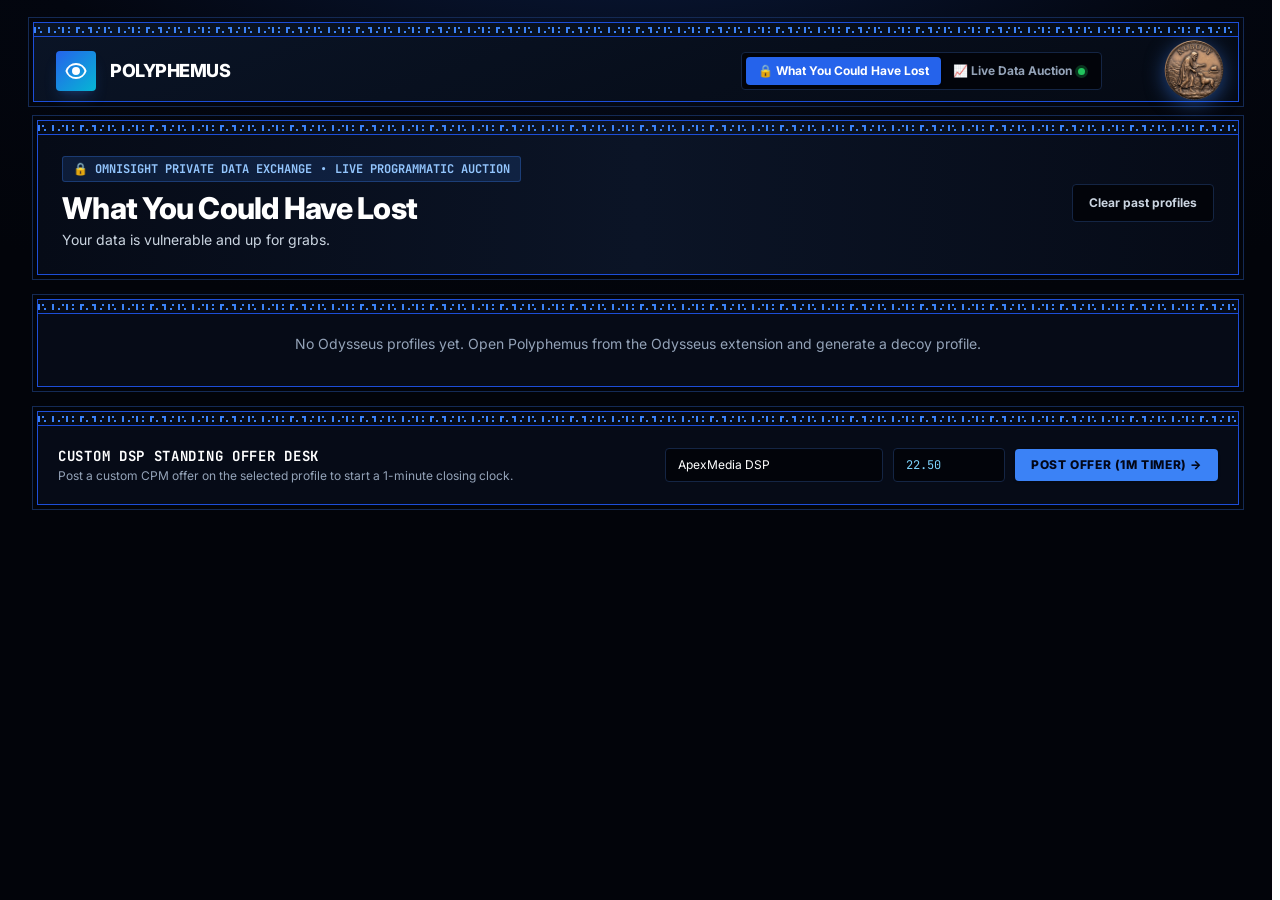
==== commit d24b7368: "Lock icon on What You Could Have Lost; remove tracker intro animation; Reset becomes a decorative Cl" ====
--- a/polyphemus/index.html
+++ b/polyphemus/index.html
@@ -73,7 +73,7 @@
                 <div class="inline-flex rounded-xl bg-canvas border border-stroke p-1">
                     <button id="tabSheepBtn" onclick="switchWorkspaceView('sheep')"
                         class="px-3 py-1.5 rounded-lg text-xs font-bold bg-blue-600 text-white shadow transition cursor-pointer flex items-center gap-1.5">
-                        <span>🐑 What You Could Have Lost</span>
+                        <span>🔒 What You Could Have Lost</span>
                     </button>
                     <button id="tabAuctionBtn" onclick="switchWorkspaceView('auction')"
                         class="px-3 py-1.5 rounded-lg text-xs font-bold text-slate-400 hover:text-white transition cursor-pointer flex items-center gap-1.5">
@@ -95,7 +95,7 @@
         <div class="bg-gradient-to-r from-panel via-panelLight to-panel border border-amber-500/30 rounded-2xl p-6 shadow-2xl flex flex-col lg:flex-row lg:items-center lg:justify-between gap-4">
             <div>
                 <div class="inline-flex items-center gap-2 px-2.5 py-1 rounded-md bg-amber-500/15 border border-amber-500/30 text-amber-300 font-mono text-xs font-bold mb-2">
-                    <span>🐑 OMNISIGHT PRIVATE DATA EXCHANGE</span>
+                    <span>🔒 OMNISIGHT PRIVATE DATA EXCHANGE</span>
                     <span>•</span>
                     <span>LIVE PROGRAMMATIC AUCTION</span>
                 </div>
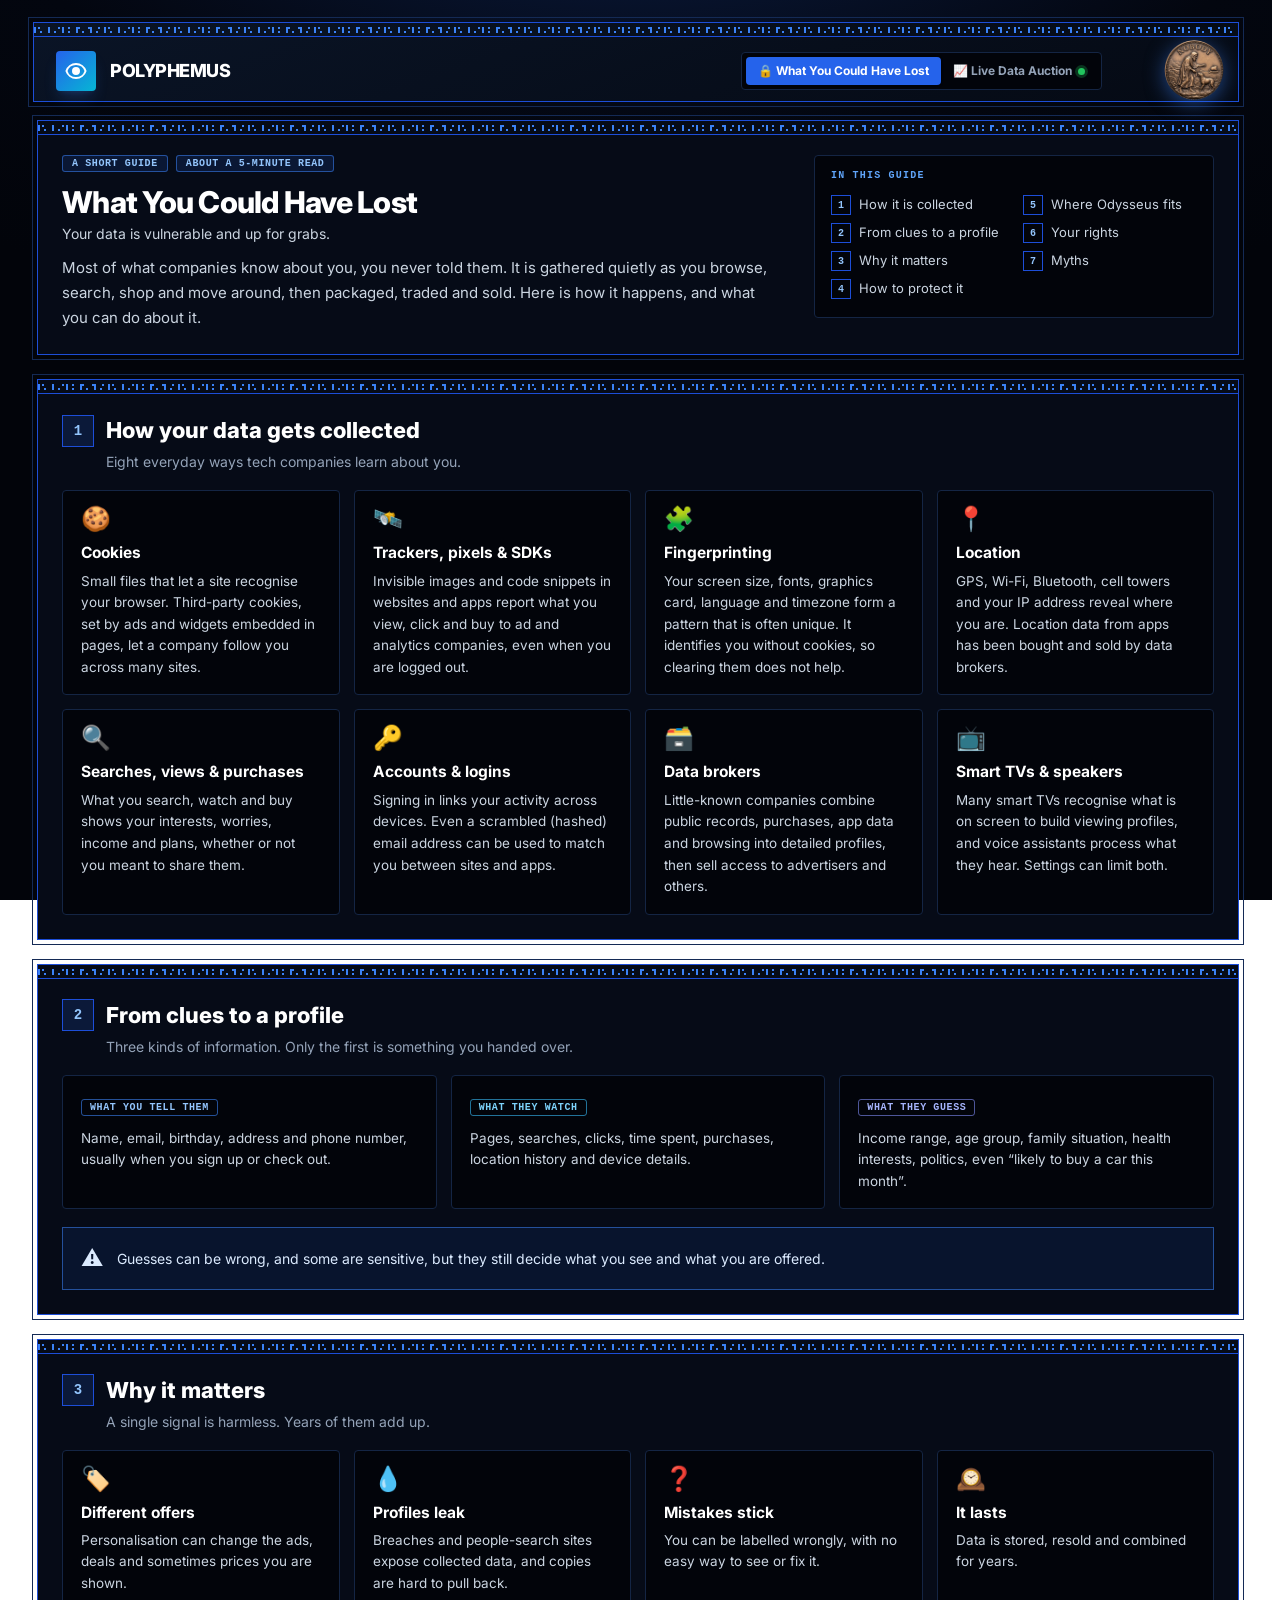
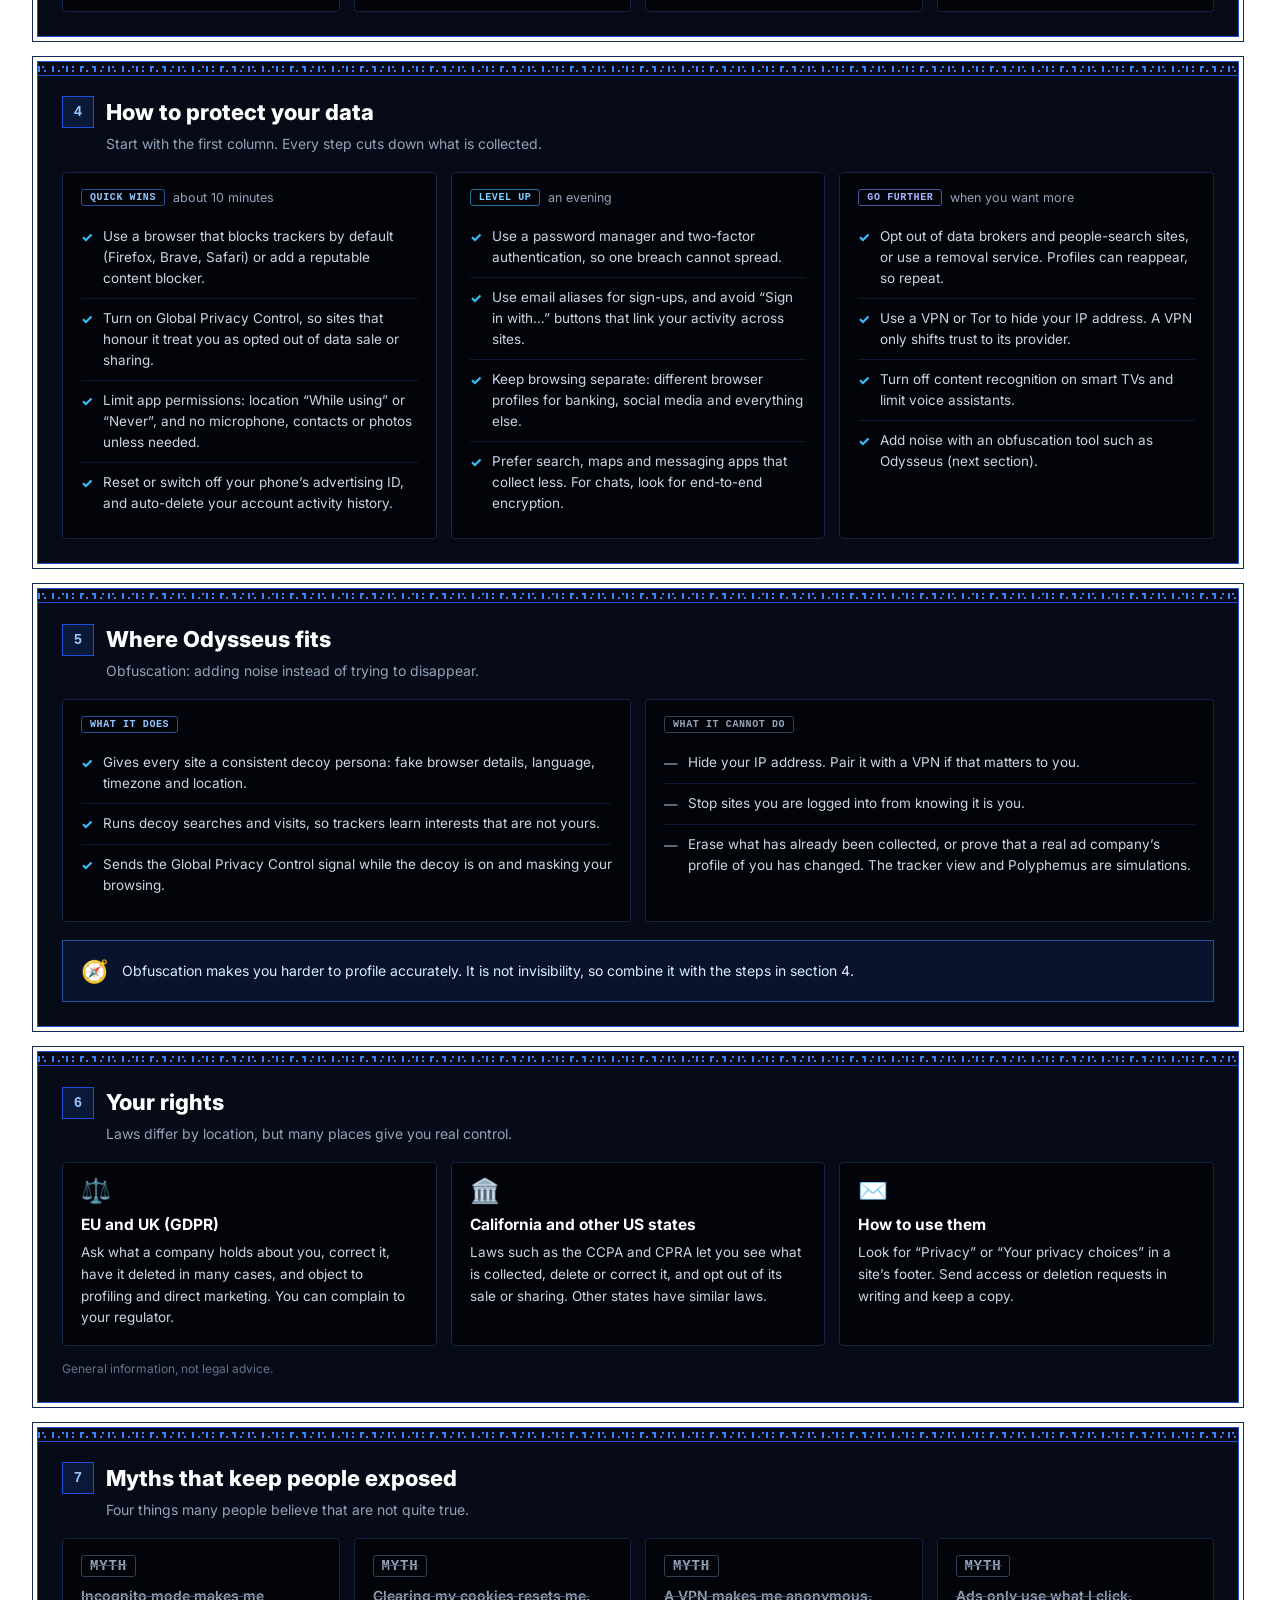
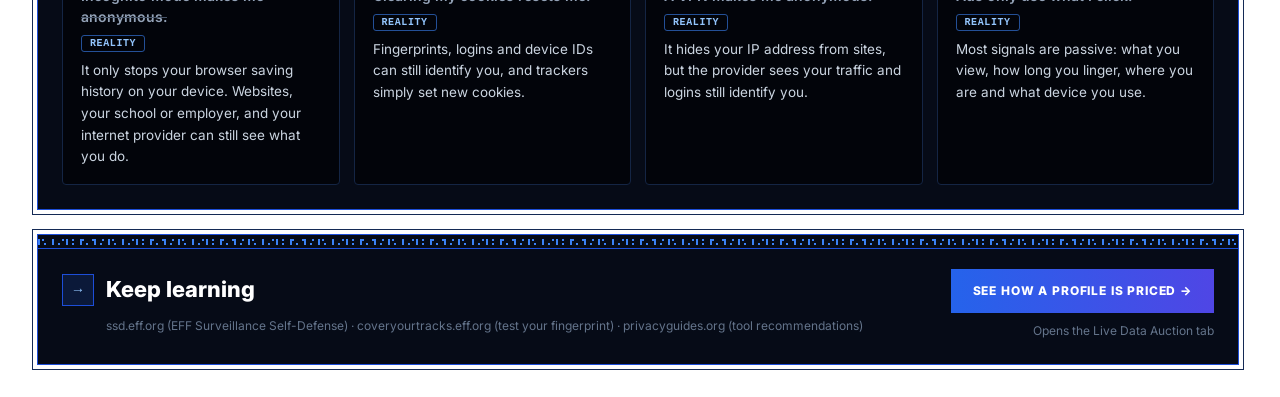
==== commit 5ee9a083: "What You Could Have Lost becomes a short educational guide; remove lots and 1-minute auction; Clear " ====
--- a/polyphemus/index.html
+++ b/polyphemus/index.html
@@ -71,7 +71,7 @@
             <div class="flex flex-wrap items-center gap-2.5">
                 <!-- View Switcher -->
                 <div class="inline-flex rounded-xl bg-canvas border border-stroke p-1">
-                    <button id="tabSheepBtn" onclick="switchWorkspaceView('sheep')"
+                    <button id="tabGuideBtn" onclick="switchWorkspaceView('guide')"
                         class="px-3 py-1.5 rounded-lg text-xs font-bold bg-blue-600 text-white shadow transition cursor-pointer flex items-center gap-1.5">
                         <span>🔒 What You Could Have Lost</span>
                     </button>
@@ -87,167 +87,173 @@
 
 
     <!-- ===================================================================== -->
-    <!-- VIEW 2: "BUY MY SHEEP — FEED YOUR FLOCK" BUYER BIDDING EXCHANGE        -->
+    <!-- VIEW 1: WHAT YOU COULD HAVE LOST: a short guide to how data is collected and how to protect it -->
     <!-- ===================================================================== -->
-    <main id="sheepExchangeWorkspace" class="flex-1 max-w-7xl w-full mx-auto p-4 sm:p-6 space-y-6">
-        
-        <!-- Exchange Hero Header -->
-        <div class="bg-gradient-to-r from-panel via-panelLight to-panel border border-amber-500/30 rounded-2xl p-6 shadow-2xl flex flex-col lg:flex-row lg:items-center lg:justify-between gap-4">
-            <div>
-                <div class="inline-flex items-center gap-2 px-2.5 py-1 rounded-md bg-amber-500/15 border border-amber-500/30 text-amber-300 font-mono text-xs font-bold mb-2">
-                    <span>🔒 OMNISIGHT PRIVATE DATA EXCHANGE</span>
-                    <span>•</span>
-                    <span>LIVE PROGRAMMATIC AUCTION</span>
-                </div>
-                <h2 class="text-2xl sm:text-3xl font-extrabold text-white tracking-tight">
-                    What You Could Have Lost
-                </h2>
-                <p class="text-xs sm:text-sm text-slate-300 mt-1 max-w-2xl">
-                    Your data is vulnerable and up for grabs.
-                </p>
-            </div>
-
-            <div class="flex flex-wrap items-center gap-3 shrink-0">
-                <button onclick="clearPastProfiles()"
-                    class="px-4 py-2.5 rounded-xl bg-canvas hover:bg-slate-800 border border-stroke text-slate-300 text-xs font-bold transition cursor-pointer">
-                    Clear past profiles
-                </button>
-            </div>
-        </div>
-
-        <!-- LIVE 1-MINUTE AUCTION COUNTDOWN BANNER (Appears when an offer is posted) -->
-        <div id="activeAuctionBanner" class="hidden bg-panel border-2 border-amber-400/70 rounded-2xl p-5 shadow-2xl shadow-amber-500/10">
-            <div class="flex flex-col md:flex-row md:items-center md:justify-between gap-4">
-                <div class="space-y-1">
-                    <div class="flex items-center gap-2">
-                        <span class="w-2.5 h-2.5 rounded-full bg-amber-400 animate-ping"></span>
-                        <span class="text-xs font-mono font-bold uppercase tracking-wider text-amber-300">
-                            LIVE AUCTION IN PROGRESS — AUTO-SELLS AT 00:00
-                        </span>
+    <main id="guideWorkspace" class="flex-1 max-w-7xl w-full mx-auto p-4 sm:p-6 space-y-6">
+
+        <!-- Intro -->
+        <div class="bg-panel border border-stroke rounded-2xl p-6 shadow-2xl">
+            <div class="gd-hero">
+                <div>
+                    <div class="flex flex-wrap gap-2"><span class="gd-tag">A SHORT GUIDE</span><span class="gd-tag">ABOUT A 5-MINUTE READ</span></div>
+                    <h2 class="text-2xl sm:text-3xl font-extrabold text-white tracking-tight mt-3">What You Could Have Lost</h2>
+                    <p class="text-sm text-slate-300 mt-1">Your data is vulnerable and up for grabs.</p>
+                    <p class="gd-lead">Most of what companies know about you, you never told them. It is gathered quietly as you browse, search, shop and move around, then packaged, traded and sold. Here is how it happens, and what you can do about it.</p>
+                </div>
+                <nav class="gd-toc" aria-label="In this guide">
+                    <b>In this guide</b>
+                    <div>
+                        <button type="button" onclick="jumpTo('g1')"><i>1</i>How it is collected</button>
+                        <button type="button" onclick="jumpTo('g2')"><i>2</i>From clues to a profile</button>
+                        <button type="button" onclick="jumpTo('g3')"><i>3</i>Why it matters</button>
+                        <button type="button" onclick="jumpTo('g4')"><i>4</i>How to protect it</button>
+                        <button type="button" onclick="jumpTo('g5')"><i>5</i>Where Odysseus fits</button>
+                        <button type="button" onclick="jumpTo('g6')"><i>6</i>Your rights</button>
+                        <button type="button" onclick="jumpTo('g7')"><i>7</i>Myths</button>
                     </div>
-                    <h3 id="auctionLotTitle" class="text-lg font-extrabold text-white">
-                        FLOCK LOT #01 — Educator &amp; Creative Writer
-                    </h3>
-                    <p class="text-xs font-mono text-slate-300">
-                        Current Highest Bidder: <strong id="auctionHighestBidder" class="text-emerald-400">Your DSP Desk</strong> • Current Offer: <strong id="auctionHighestAmount" class="text-emerald-300">$18.40</strong>
-                    </p>
-                </div>
-
-                <!-- Countdown Clock & Instant Settle -->
-                <div class="flex items-center gap-4">
-                    <div class="px-4 py-2.5 rounded-xl bg-canvas border border-amber-500/40 text-center">
-                        <div class="text-[10px] font-mono uppercase text-slate-400">Time Remaining</div>
-                        <div id="auctionTimerDisplay" class="text-2xl sm:text-3xl font-extrabold font-mono text-amber-400 tabular-nums">
-                            01:00
-                        </div>
-                    </div>
-                    <button onclick="finalizeTimedAuctionSale()"
-                        class="px-4 py-3 rounded-xl bg-emerald-500 hover:bg-emerald-400 text-slate-950 font-extrabold text-xs uppercase tracking-wider shadow-lg transition cursor-pointer">
-                        Settle Now ⚡
-                    </button>
-                </div>
-            </div>
-
-            <!-- 60-Second Progress Bar -->
-            <div class="w-full h-2 bg-canvas rounded-full overflow-hidden border border-stroke mt-4">
-                <div id="auctionTimerBar" class="h-full bg-gradient-to-r from-amber-400 to-emerald-400 transition-all duration-1000 linear" style="width: 100%"></div>
-            </div>
-        </div>
-
-        <!-- Flock Lots Grid -->
-        <div id="sheepLotsGrid" class="grid grid-cols-1 md:grid-cols-2 lg:grid-cols-3 gap-5">
-            <!-- Rendered dynamically -->
-        </div>
-
-        <!-- Selected lot: the profile, taxonomy, auction and beacons -->
-        <div id="lotDetail" class="hidden grid grid-cols-1 lg:grid-cols-12 gap-5">
-            <section class="lg:col-span-7 flex flex-col gap-5">
-                <div class="bg-panel border border-stroke rounded-2xl p-5 shadow-xl">
-                    <div class="flex items-start justify-between gap-2 pb-4 border-b border-stroke">
-                        <div>
-                            <span class="text-[11px] font-mono uppercase tracking-wider text-blue-400 font-semibold">Selected lot &middot; profile</span>
-                            <h2 id="dTitle" class="text-lg sm:text-xl font-bold text-white mt-1"></h2>
-                            <p id="dSub" class="text-xs text-slate-400 mt-0.5"></p>
-                        </div>
-                        <span class="px-2 py-1 rounded-md text-[10px] font-mono font-bold bg-amber-500/15 text-amber-300 border border-amber-500/40 shrink-0">SYNTHETIC IDENTITY</span>
-                    </div>
-                    <div class="mt-3 flex flex-wrap gap-x-4 gap-y-1 text-[11px] font-mono text-slate-400">
-                        <span>VISITOR ID: <strong id="dVid" class="text-slate-200"></strong></span>
-                        <span>FINGERPRINT: <strong id="dFp" class="text-cyan-400"></strong></span>
-                    </div>
-                    <div class="mt-4">
-                        <div class="flex justify-between items-baseline text-xs mb-1.5">
-                            <span class="font-mono text-slate-400">MODEL CERTAINTY SCORE</span>
-                            <span id="dConf" class="font-mono font-bold text-emerald-400 text-sm"></span>
-                        </div>
-                        <div class="w-full h-2.5 bg-canvas rounded-full overflow-hidden border border-stroke">
-                            <div id="dConfBar" class="h-full bg-gradient-to-r from-blue-500 to-emerald-400 rounded-full transition-all duration-500" style="width:0%"></div>
-                        </div>
-                    </div>
-                    <div class="mt-4 p-3.5 rounded-xl bg-canvas/90 border border-stroke">
-                        <div class="text-[11px] font-mono uppercase tracking-wider text-slate-400 mb-1">Automated Behavioral Synthesis</div>
-                        <p id="dSynth" class="text-xs sm:text-[13px] text-slate-300 leading-relaxed"></p>
-                    </div>
-                    <div class="mt-4 grid grid-cols-2 sm:grid-cols-4 gap-2.5 text-xs">
-                        <div class="p-2.5 rounded-xl bg-canvas border border-stroke"><div class="text-[10px] font-mono text-slate-500 uppercase">Geo-IP Node</div><div id="dGeo" class="font-semibold text-slate-200 mt-0.5"></div></div>
-                        <div class="p-2.5 rounded-xl bg-canvas border border-stroke"><div class="text-[10px] font-mono text-slate-500 uppercase">Household Income</div><div id="dIncome" class="font-semibold text-slate-200 mt-0.5"></div></div>
-                        <div class="p-2.5 rounded-xl bg-canvas border border-stroke"><div class="text-[10px] font-mono text-slate-500 uppercase">Device Signature</div><div id="dDevice" class="font-semibold text-slate-200 mt-0.5"></div></div>
-                        <div class="p-2.5 rounded-xl bg-canvas border border-stroke"><div class="text-[10px] font-mono text-slate-500 uppercase">Purchase Propensity</div><div id="dProp" class="font-semibold text-emerald-400 mt-0.5"></div></div>
-                    </div>
-                </div>
-                <div class="bg-panel border border-stroke rounded-2xl p-5 shadow-xl">
-                    <h3 class="text-xs font-mono font-bold uppercase tracking-wider text-slate-300 mb-3">Audience Taxonomy Weights</h3>
-                    <div id="dTaxonomy" class="space-y-3"></div>
-                </div>
-            </section>
-            <section class="lg:col-span-5 flex flex-col gap-5">
-                <div class="bg-panel border border-stroke rounded-2xl p-5 shadow-xl">
-                    <div class="flex items-center justify-between mb-3">
-                        <span class="text-xs font-mono font-bold uppercase tracking-wider text-emerald-400">Auction &middot; RTB Exchange</span>
-                        <span class="px-2 py-0.5 rounded bg-amber-500/15 border border-amber-500/40 text-amber-300 font-mono text-[10px] font-bold">FICTIONAL BIDDERS</span>
-                    </div>
-                    <div class="p-3.5 rounded-xl bg-canvas border border-stroke text-center">
-                        <div class="text-[10px] font-mono uppercase text-slate-400">Highest Clearing Bid</div>
-                        <div id="dCpm" class="text-2xl sm:text-3xl font-extrabold font-mono text-emerald-400 mt-1 tabular-nums"></div>
-                        <div id="dWinner" class="text-[11px] font-mono text-slate-300 mt-1"></div>
-                    </div>
-                    <button onclick="startSelectedAuction()"
-                        class="w-full mt-3.5 py-3 px-4 rounded-xl bg-gradient-to-r from-emerald-500 to-teal-500 hover:from-emerald-400 hover:to-teal-400 active:scale-[0.99] text-slate-950 font-extrabold text-xs uppercase tracking-wider shadow-lg transition cursor-pointer">
-                        Start 1-minute auction &rarr;
-                    </button>
-                </div>
-                <div class="bg-panel border border-stroke rounded-2xl p-5 shadow-xl flex-1 flex flex-col">
-                    <div class="flex items-center justify-between pb-3 border-b border-stroke">
-                        <h3 class="text-xs sm:text-sm font-bold text-white uppercase tracking-wider font-mono">Captured Beacons &middot; Decoy Browsing</h3>
-                        <span id="dBeaconCount" class="px-2.5 py-1 rounded-md bg-blue-500/10 border border-blue-500/30 text-blue-300 font-mono text-[11px] font-semibold">0 EVENTS</span>
-                    </div>
-                    <div id="dBeacons" class="mt-3 bg-canvas border border-stroke rounded-xl p-3 h-72 overflow-y-auto font-mono text-xs space-y-2"></div>
-                </div>
-            </section>
-        </div>
-
-        <!-- Custom Bid Desk -->
-        <div class="bg-panel border border-stroke rounded-2xl p-5 shadow-xl flex flex-col md:flex-row md:items-center justify-between gap-4">
-            <div>
-                <h3 class="text-sm font-bold text-white font-mono uppercase tracking-wider">
-                    Custom DSP Standing Offer Desk
-                </h3>
-                <p class="text-xs text-slate-400 mt-0.5">
-                    Post a custom CPM offer on the selected profile to start a 1-minute closing clock.
-                </p>
-            </div>
-            <div class="flex flex-wrap items-center gap-2.5">
-                <input id="customBidderName" type="text" value="ApexMedia DSP" placeholder="Bidder / DSP Name"
-                    class="bg-canvas border border-stroke rounded-xl px-3 py-2 text-xs text-white focus:outline-none focus:border-amber-400">
-                <input id="customBidAmount" type="number" step="0.50" value="22.50" placeholder="Bid ($)"
-                    class="w-28 bg-canvas border border-stroke rounded-xl px-3 py-2 text-xs font-mono text-emerald-300 focus:outline-none focus:border-amber-400">
-                <button onclick="submitCustomSheepBid()"
-                    class="px-4 py-2 rounded-xl bg-amber-500 hover:bg-amber-400 text-slate-950 font-extrabold text-xs uppercase tracking-wider shadow transition cursor-pointer">
-                    Post Offer (1m Timer) →
-                </button>
+                </nav>
+            </div>
+        </div>
+
+        <!-- 1. Collection -->
+        <div id="g1" class="bg-panel border border-stroke rounded-2xl p-6 shadow-xl">
+            <div class="gd-sh"><div class="gd-num">1</div><h3>How your data gets collected</h3></div>
+            <p class="gd-sub">Eight everyday ways tech companies learn about you.</p>
+            <div class="gd-grid4">
+                <div class="gd-mini"><div class="ic">🍪</div><h4>Cookies</h4><p>Small files that let a site recognise your browser. Third-party cookies, set by ads and widgets embedded in pages, let a company follow you across many sites.</p></div>
+                <div class="gd-mini"><div class="ic">🛰️</div><h4>Trackers, pixels &amp; SDKs</h4><p>Invisible images and code snippets in websites and apps report what you view, click and buy to ad and analytics companies, even when you are logged out.</p></div>
+                <div class="gd-mini"><div class="ic">🧩</div><h4>Fingerprinting</h4><p>Your screen size, fonts, graphics card, language and timezone form a pattern that is often unique. It identifies you without cookies, so clearing them does not help.</p></div>
+                <div class="gd-mini"><div class="ic">📍</div><h4>Location</h4><p>GPS, Wi-Fi, Bluetooth, cell towers and your IP address reveal where you are. Location data from apps has been bought and sold by data brokers.</p></div>
+                <div class="gd-mini"><div class="ic">🔍</div><h4>Searches, views &amp; purchases</h4><p>What you search, watch and buy shows your interests, worries, income and plans, whether or not you meant to share them.</p></div>
+                <div class="gd-mini"><div class="ic">🔑</div><h4>Accounts &amp; logins</h4><p>Signing in links your activity across devices. Even a scrambled (hashed) email address can be used to match you between sites and apps.</p></div>
+                <div class="gd-mini"><div class="ic">🗃️</div><h4>Data brokers</h4><p>Little-known companies combine public records, purchases, app data and browsing into detailed profiles, then sell access to advertisers and others.</p></div>
+                <div class="gd-mini"><div class="ic">📺</div><h4>Smart TVs &amp; speakers</h4><p>Many smart TVs recognise what is on screen to build viewing profiles, and voice assistants process what they hear. Settings can limit both.</p></div>
+            </div>
+        </div>
+
+        <!-- 2. Clues to a profile -->
+        <div id="g2" class="bg-panel border border-stroke rounded-2xl p-6 shadow-xl">
+            <div class="gd-sh"><div class="gd-num">2</div><h3>From clues to a profile</h3></div>
+            <p class="gd-sub">Three kinds of information. Only the first is something you handed over.</p>
+            <div class="gd-grid3">
+                <div class="gd-mini"><span class="gd-chip b">WHAT YOU TELL THEM</span><p class="mt-3">Name, email, birthday, address and phone number, usually when you sign up or check out.</p></div>
+                <div class="gd-mini"><span class="gd-chip s">WHAT THEY WATCH</span><p class="mt-3">Pages, searches, clicks, time spent, purchases, location history and device details.</p></div>
+                <div class="gd-mini"><span class="gd-chip i">WHAT THEY GUESS</span><p class="mt-3">Income range, age group, family situation, health interests, politics, even “likely to buy a car this month”.</p></div>
+            </div>
+            <div class="gd-callout"><span class="ci">⚠️</span><span>Guesses can be wrong, and some are sensitive, but they still decide what you see and what you are offered.</span></div>
+        </div>
+
+        <!-- 3. Why it matters -->
+        <div id="g3" class="bg-panel border border-stroke rounded-2xl p-6 shadow-xl">
+            <div class="gd-sh"><div class="gd-num">3</div><h3>Why it matters</h3></div>
+            <p class="gd-sub">A single signal is harmless. Years of them add up.</p>
+            <div class="gd-grid4">
+                <div class="gd-mini"><div class="ic">🏷️</div><h4>Different offers</h4><p>Personalisation can change the ads, deals and sometimes prices you are shown.</p></div>
+                <div class="gd-mini"><div class="ic">💧</div><h4>Profiles leak</h4><p>Breaches and people-search sites expose collected data, and copies are hard to pull back.</p></div>
+                <div class="gd-mini"><div class="ic">❓</div><h4>Mistakes stick</h4><p>You can be labelled wrongly, with no easy way to see or fix it.</p></div>
+                <div class="gd-mini"><div class="ic">🕰️</div><h4>It lasts</h4><p>Data is stored, resold and combined for years.</p></div>
+            </div>
+        </div>
+
+        <!-- 4. Protect -->
+        <div id="g4" class="bg-panel border border-stroke rounded-2xl p-6 shadow-xl">
+            <div class="gd-sh"><div class="gd-num">4</div><h3>How to protect your data</h3></div>
+            <p class="gd-sub">Start with the first column. Every step cuts down what is collected.</p>
+            <div class="gd-grid3">
+                <div class="gd-mini gd-col">
+                    <div class="head"><span class="gd-chip b">QUICK WINS</span><span>about 10 minutes</span></div>
+                    <ul class="gd-list">
+                        <li><span class="ck">✓</span><span>Use a browser that blocks trackers by default (Firefox, Brave, Safari) or add a reputable content blocker.</span></li>
+                        <li><span class="ck">✓</span><span>Turn on Global Privacy Control, so sites that honour it treat you as opted out of data sale or sharing.</span></li>
+                        <li><span class="ck">✓</span><span>Limit app permissions: location “While using” or “Never”, and no microphone, contacts or photos unless needed.</span></li>
+                        <li><span class="ck">✓</span><span>Reset or switch off your phone’s advertising ID, and auto-delete your account activity history.</span></li>
+                    </ul>
+                </div>
+                <div class="gd-mini gd-col">
+                    <div class="head"><span class="gd-chip s">LEVEL UP</span><span>an evening</span></div>
+                    <ul class="gd-list">
+                        <li><span class="ck">✓</span><span>Use a password manager and two-factor authentication, so one breach cannot spread.</span></li>
+                        <li><span class="ck">✓</span><span>Use email aliases for sign-ups, and avoid “Sign in with…” buttons that link your activity across sites.</span></li>
+                        <li><span class="ck">✓</span><span>Keep browsing separate: different browser profiles for banking, social media and everything else.</span></li>
+                        <li><span class="ck">✓</span><span>Prefer search, maps and messaging apps that collect less. For chats, look for end-to-end encryption.</span></li>
+                    </ul>
+                </div>
+                <div class="gd-mini gd-col">
+                    <div class="head"><span class="gd-chip i">GO FURTHER</span><span>when you want more</span></div>
+                    <ul class="gd-list">
+                        <li><span class="ck">✓</span><span>Opt out of data brokers and people-search sites, or use a removal service. Profiles can reappear, so repeat.</span></li>
+                        <li><span class="ck">✓</span><span>Use a VPN or Tor to hide your IP address. A VPN only shifts trust to its provider.</span></li>
+                        <li><span class="ck">✓</span><span>Turn off content recognition on smart TVs and limit voice assistants.</span></li>
+                        <li><span class="ck">✓</span><span>Add noise with an obfuscation tool such as Odysseus (next section).</span></li>
+                    </ul>
+                </div>
+            </div>
+        </div>
+
+        <!-- 5. Odysseus -->
+        <div id="g5" class="bg-panel border border-stroke rounded-2xl p-6 shadow-xl">
+            <div class="gd-sh"><div class="gd-num">5</div><h3>Where Odysseus fits</h3></div>
+            <p class="gd-sub">Obfuscation: adding noise instead of trying to disappear.</p>
+            <div class="gd-grid2">
+                <div class="gd-mini gd-col">
+                    <div class="head"><span class="gd-chip b">WHAT IT DOES</span></div>
+                    <ul class="gd-list">
+                        <li><span class="ck">✓</span><span>Gives every site a consistent decoy persona: fake browser details, language, timezone and location.</span></li>
+                        <li><span class="ck">✓</span><span>Runs decoy searches and visits, so trackers learn interests that are not yours.</span></li>
+                        <li><span class="ck">✓</span><span>Sends the Global Privacy Control signal while the decoy is on and masking your browsing.</span></li>
+                    </ul>
+                </div>
+                <div class="gd-mini gd-col">
+                    <div class="head"><span class="gd-chip m">WHAT IT CANNOT DO</span></div>
+                    <ul class="gd-list">
+                        <li><span class="xx">—</span><span>Hide your IP address. Pair it with a VPN if that matters to you.</span></li>
+                        <li><span class="xx">—</span><span>Stop sites you are logged into from knowing it is you.</span></li>
+                        <li><span class="xx">—</span><span>Erase what has already been collected, or prove that a real ad company’s profile of you has changed. The tracker view and Polyphemus are simulations.</span></li>
+                    </ul>
+                </div>
+            </div>
+            <div class="gd-callout"><span class="ci">🧭</span><span>Obfuscation makes you harder to profile accurately. It is not invisibility, so combine it with the steps in section 4.</span></div>
+        </div>
+
+        <!-- 6. Rights -->
+        <div id="g6" class="bg-panel border border-stroke rounded-2xl p-6 shadow-xl">
+            <div class="gd-sh"><div class="gd-num">6</div><h3>Your rights</h3></div>
+            <p class="gd-sub">Laws differ by location, but many places give you real control.</p>
+            <div class="gd-grid3">
+                <div class="gd-mini"><div class="ic">⚖️</div><h4>EU and UK (GDPR)</h4><p>Ask what a company holds about you, correct it, have it deleted in many cases, and object to profiling and direct marketing. You can complain to your regulator.</p></div>
+                <div class="gd-mini"><div class="ic">🏛️</div><h4>California and other US states</h4><p>Laws such as the CCPA and CPRA let you see what is collected, delete or correct it, and opt out of its sale or sharing. Other states have similar laws.</p></div>
+                <div class="gd-mini"><div class="ic">✉️</div><h4>How to use them</h4><p>Look for “Privacy” or “Your privacy choices” in a site’s footer. Send access or deletion requests in writing and keep a copy.</p></div>
+            </div>
+            <p class="gd-note">General information, not legal advice.</p>
+        </div>
+
+        <!-- 7. Myths -->
+        <div id="g7" class="bg-panel border border-stroke rounded-2xl p-6 shadow-xl">
+            <div class="gd-sh"><div class="gd-num">7</div><h3>Myths that keep people exposed</h3></div>
+            <p class="gd-sub">Four things many people believe that are not quite true.</p>
+            <div class="gd-grid4">
+                <div class="gd-mini gd-myth"><span class="gd-chip m">MYTH</span><div class="m">Incognito mode makes me anonymous.</div><span class="gd-chip b">REALITY</span><div class="r">It only stops your browser saving history on your device. Websites, your school or employer, and your internet provider can still see what you do.</div></div>
+                <div class="gd-mini gd-myth"><span class="gd-chip m">MYTH</span><div class="m">Clearing my cookies resets me.</div><span class="gd-chip b">REALITY</span><div class="r">Fingerprints, logins and device IDs can still identify you, and trackers simply set new cookies.</div></div>
+                <div class="gd-mini gd-myth"><span class="gd-chip m">MYTH</span><div class="m">A VPN makes me anonymous.</div><span class="gd-chip b">REALITY</span><div class="r">It hides your IP address from sites, but the provider sees your traffic and logins still identify you.</div></div>
+                <div class="gd-mini gd-myth"><span class="gd-chip m">MYTH</span><div class="m">Ads only use what I click.</div><span class="gd-chip b">REALITY</span><div class="r">Most signals are passive: what you view, how long you linger, where you are and what device you use.</div></div>
+            </div>
+        </div>
+
+        <!-- Keep learning + link to the market -->
+        <div class="bg-panel border border-stroke rounded-2xl p-6 shadow-xl">
+            <div class="gd-foot">
+                <div>
+                    <div class="gd-sh"><div class="gd-num">→</div><h3>Keep learning</h3></div>
+                    <p class="gd-small">ssd.eff.org (EFF Surveillance Self-Defense) · coveryourtracks.eff.org (test your fingerprint) · privacyguides.org (tool recommendations)</p>
+                </div>
+                <div class="gd-cta-wrap">
+                    <button type="button" class="gd-cta" onclick="switchWorkspaceView('auction')">See how a profile is priced →</button>
+                    <div class="gd-small">Opens the Live Data Auction tab</div>
+                </div>
             </div>
         </div>
     </main>
+
 
 
     <!-- ===================================================================== -->
@@ -286,7 +292,10 @@
                 <div class="lg:col-span-8 bg-panel border border-stroke rounded-2xl p-5 shadow-xl">
                     <div class="flex items-center justify-between gap-2">
                         <span class="mk-k">Market board · every profile Odysseus has generated</span>
-                        <span id="auListed" class="mk-tag">0 LISTED</span>
+                        <div class="flex items-center gap-2">
+                            <span id="auListed" class="mk-tag">0 LISTED</span>
+                            <button type="button" onclick="clearPastProfiles()" class="mk-clear">Clear past profiles</button>
+                        </div>
                     </div>
                     <div class="overflow-x-auto">
                         <table class="mk-table">
@@ -407,16 +416,11 @@
     <script>
         // =========================================================================
         // Polyphemus
-        //   - What You Could Have Lost: every stored Odysseus decoy profile as a lot (inspect + 1-minute auction)
-        //   - Live Data Auction: the same profiles trading live (a simulated market)
-        // All data comes from the Odysseus extension (decoy personas only); nothing here is real user data.
+        //   - What You Could Have Lost: a short educational guide (static)
+        //   - Live Data Auction: every stored Odysseus decoy profile trading live (a simulated market)
+        // The market's data comes from the Odysseus extension (decoy personas only); nothing here is real user data.
         // =========================================================================
         let odysseusProfiles = [];    // every stored decoy profile (newest first), built by buildOdysseusProfile
-        let selectedSeed = null;      // lot open in the "What You Could Have Lost" detail panel
-
-        let activeAuction = null;
-        let auctionInterval = null;
-        let auctionSecondsLeft = 60;
 
         const $ = id => document.getElementById(id);
         const clamp = (x, a, b) => Math.max(a, Math.min(b, x));
@@ -447,7 +451,7 @@
 
         function switchWorkspaceView(view) {
             const views = {
-                sheep: { main: 'sheepExchangeWorkspace', btn: 'tabSheepBtn' },
+                guide: { main: 'guideWorkspace', btn: 'tabGuideBtn' },
                 auction: { main: 'auctionWorkspace', btn: 'tabAuctionBtn' }
             };
             Object.entries(views).forEach(([key, v]) => {
@@ -511,148 +515,32 @@
 
         function buildOdysseusProfile(d) {
             const p = d.persona;
-            const K = 4;
-            const rows = p.interests.map(i => {
-                const n = d.topics[i.topic] || 0;
-                return { label: i.topic, category: i.category, n, pct: Math.round((1 - Math.exp(-n / K)) * 100) };
-            }).sort((a, b) => b.pct - a.pct);
-            const top = rows[0] || { label: 'General', category: 'Recreation' };
-            const second = rows[1];
+            // the interest the decoy has browsed most is what the profile is "about"
+            const top = p.interests.map(i => ({ label: i.topic, category: i.category, n: d.topics[i.topic] || 0 }))
+                .sort((a, b) => b.n - a.n)[0] || { label: 'General', category: 'Recreation' };
             const certainty = d.total ? Math.min(0.99, 1 - Math.exp(-d.total / 14)) : 0;
-            const conf = certainty * 100;
             const lo = +p.incomeLow || 0, hi = +p.incomeHigh || lo;
             const incomeMid = (lo + hi) / 2 || 50000;
             const areaAvg = +p.areaAvg || 30000;
             const tier = +p.tier || 1;
             const model = priceModel({ incomeMid, areaAvg, tier, cat: top.category, certainty });
-            const cpm = +model.fair.toFixed(3);
-            const propScore = Math.min(97, Math.round(35 + conf * 0.35 + Math.min(incomeMid / 1000, 90) * 0.3));
-            const pool = BIDDERS[top.category] || BIDDERS['AI-generated'];
-            const bids = [
-                { dsp: pool[0], price: cpm },
-                { dsp: pool[1], price: +(cpm * 0.88).toFixed(3) },
-                { dsp: pool[2], price: +(cpm * 0.71).toFixed(3) }
-            ];
-            const cityName = p.city.split(',')[0];
             const latest = d.recent[0] ? { kind: d.recent[0].kind, query: d.recent[0].query, host: d.recent[0].host } : null;
             return {
                 seed: p.seed, name: p.name, live: !!d.live, createdTs: d.created || 0,
-                createdLabel: d.created ? new Date(d.created).toLocaleString([], { month: 'short', day: 'numeric', hour: '2-digit', minute: '2-digit' }) : 'now',
                 visitorId: 'VIS-' + hex(p.seed, 4).toUpperCase() + '-ODY',
-                fingerprint: 'fp_' + hex(p.noiseSeed, 10),
                 title: `${p.occupation} · ${top.label}`,
-                subtitle: `${p.name}, ${p.age} · decoy persona (${p.source === 'gemini' ? 'AI-generated' : 'built-in'})`,
-                confidence: conf, certainty,
-                synthesis: d.total
-                    ? `Subject shows sustained interest in ${top.label}${second && second.n ? ' and ' + second.label : ''}, based on ${d.total} observed signals. All signals originate from a synthetic decoy identity.`
-                    : 'No signals observed yet. Turn the decoy on in Odysseus to start generating activity.',
-                geo: `${cityName}${p.cc ? ' (' + p.cc + ')' : ''}`,
-                income: `${p.income} Est.`,
-                device: `Desktop • ${p.os} / Chrome`,
-                propensity: `${propScore >= 80 ? 'High' : propScore >= 60 ? 'Moderate' : 'Low'} (${propScore}/100)`,
-                // economics
-                cc: p.cc || '', country: p.country || '', cityName, job: p.occupation, tier, areaAvg, incomeMid,
-                cat: top.category, topic: top.label, m: model, fair: model.fair, latest,
-                cpm, winner: bids[0].dsp, bids,
-                taxonomy: rows,
-                beacons: d.recent.map(e => ({
-                    type: e.kind === 'search' ? 'SEARCH' : 'VIEW',
-                    url: e.kind === 'search' ? `query: '${e.query}'` : `https://${e.host}/`,
-                    ref: e.kind === 'search' ? (e.engine || e.host) : 'odysseus-decoy',
-                    time: new Date(e.t).toTimeString().split(' ')[0]
-                })),
-                total: d.total
+                cc: p.cc || '', country: p.country || '', cityName: p.city.split(',')[0], job: p.occupation, tier, areaAvg, incomeMid,
+                cat: top.category, topic: top.label, certainty, total: d.total, m: model, fair: model.fair, latest
             };
         }
 
-        const beaconRow = b => `
-            <div class="p-2.5 rounded-lg bg-panel border border-stroke flex flex-col gap-1">
-                <div class="flex items-center justify-between text-[10px]">
-                    <div class="flex items-center gap-2"><span class="px-1.5 py-0.5 rounded border font-bold ${b.type === 'SEARCH' ? 'bg-cyan-500/15 text-cyan-300 border-cyan-500/30' : 'bg-blue-500/15 text-blue-300 border-blue-500/30'}">${b.type}</span><span class="text-slate-400">ref: ${escapeHtml(b.ref)}</span></div>
-                    <span class="text-slate-500">${escapeHtml(b.time)}</span>
-                </div>
-                <div class="text-slate-200 truncate">${escapeHtml(b.url)}</div>
-            </div>`;
-
-        const taxonomyBars = rows => rows.map(t => `
-            <div>
-                <div class="flex justify-between text-xs mb-1"><span class="text-slate-300 font-medium">${escapeHtml(t.label)}</span><span class="font-mono text-cyan-400 font-semibold">${t.pct}%</span></div>
-                <div class="w-full h-2 bg-canvas rounded-full overflow-hidden border border-stroke"><div class="h-full bg-gradient-to-r from-blue-500 to-cyan-400 rounded-full transition-all duration-500" style="width:${t.pct}%"></div></div>
-            </div>`).join('');
-
-        // =========================================================================
-        // What You Could Have Lost: lots + selected lot
-        // =========================================================================
-        function selectedProfile() {
-            return odysseusProfiles.find(p => p.seed === selectedSeed) || odysseusProfiles.find(p => p.live) || odysseusProfiles[0] || null;
-        }
-
-        function renderLots() {
-            const grid = $('sheepLotsGrid');
-            const total = odysseusProfiles.length;
-            if (!total) {
-                grid.innerHTML = `<div class="md:col-span-2 lg:col-span-3 bg-panel border border-stroke rounded-2xl p-8 text-center text-slate-400 text-sm">
-                    No Odysseus profiles yet. Open Polyphemus from the Odysseus extension and generate a decoy profile.</div>`;
-                return;
-            }
-            const sel = selectedProfile();
-            odysseusProfiles.forEach((p, i) => { p.lotId = `LOT #${String(total - i).padStart(2, '0')}` + (p.live ? ' · LIVE' : ''); });
-            grid.innerHTML = odysseusProfiles.map((lot, i) => {
-                const isSel = sel && lot.seed === sel.seed;
-                return `
-                <div class="bg-panel border ${isSel ? 'border-blue-400' : 'border-stroke'} rounded-2xl p-5 flex flex-col justify-between gap-4 ${isSel ? 'ring-2 ring-blue-500/60' : ''}">
-                    <div>
-                        <div class="flex items-center justify-between gap-2 mb-2">
-                            <span class="text-[10px] font-mono font-bold px-2 py-0.5 rounded ${lot.live ? 'bg-amber-500/20 text-amber-300' : 'bg-canvas text-slate-400 border border-stroke'}">${escapeHtml(lot.lotId)}</span>
-                            <span class="text-[11px] font-mono font-bold text-emerald-400">${lot.confidence.toFixed(1)}% CERT</span>
-                        </div>
-                        <h3 class="text-base font-extrabold text-white leading-snug">${escapeHtml(lot.title)}</h3>
-                        <p class="text-[11px] font-mono text-slate-400 mt-1">${escapeHtml(lot.name)} • ${escapeHtml(lot.geo)}</p>
-                        <p class="text-[11px] font-mono text-slate-500 mt-0.5">SYNTHETIC DECOY • ${lot.total} signals • ${escapeHtml(lot.createdLabel)}</p>
-                    </div>
-                    <div class="pt-3 border-t border-stroke space-y-3">
-                        <div class="flex items-baseline justify-between">
-                            <span class="text-[10px] font-mono uppercase text-slate-400">Opening Bid</span>
-                            <span class="text-xl font-extrabold font-mono text-emerald-400">$${lot.cpm.toFixed(2)}</span>
-                        </div>
-                        <button onclick="selectLot(${i})"
-                            class="w-full py-2.5 px-4 rounded-xl ${isSel ? 'bg-canvas border border-blue-400 text-white' : 'bg-gradient-to-r from-amber-500 to-orange-500 hover:from-amber-400 hover:to-orange-400 text-slate-950'} active:scale-[0.98] font-extrabold text-xs uppercase tracking-wider shadow transition cursor-pointer">
-                            ${isSel ? 'Selected ✓' : 'Inspect →'}
-                        </button>
-                    </div>
-                </div>`;
-            }).join('');
-        }
-
-        function renderDetail() {
-            const p = selectedProfile();
-            $('lotDetail').classList.toggle('hidden', !p);
-            if (!p) return;
-            const set = (id, v) => { $(id).textContent = v; };
-            set('dTitle', p.title); set('dSub', p.subtitle); set('dVid', p.visitorId); set('dFp', p.fingerprint);
-            set('dConf', p.confidence.toFixed(1) + '%'); $('dConfBar').style.width = p.confidence + '%';
-            set('dSynth', p.synthesis); set('dGeo', p.geo); set('dIncome', p.income); set('dDevice', p.device); set('dProp', p.propensity);
-            $('dTaxonomy').innerHTML = taxonomyBars(p.taxonomy);
-            set('dCpm', '$' + p.cpm.toFixed(2)); set('dWinner', 'Winner: ' + p.winner);
-            set('dBeaconCount', `${p.total} EVENTS`);
-            $('dBeacons').innerHTML = p.beacons.length ? p.beacons.map(beaconRow).join('') : '<div class="text-slate-500 text-center py-10">No decoy activity yet.</div>';
-        }
-
-        function selectLot(i) {
-            const p = odysseusProfiles[i];
-            if (!p) return;
-            selectedSeed = p.seed;
-            renderLots();
-            renderDetail();
-        }
-
-        function lotInfo(p) { return { synthetic: true, visitorId: p.visitorId }; }
-
-        function startSelectedAuction() {
-            const p = selectedProfile();
-            if (p) startSheepLotAuction(p.lotId, p.title, p.cpm, p.winner, lotInfo(p));
-        }
-
+        // ---------- guide page ----------
+        function jumpTo(id) {
+            const el = $(id);
+            if (el) el.scrollIntoView({ behavior: 'smooth', block: 'start' });
+        }
+
+        // ---------- housekeeping ----------
         function clearPastProfiles() {
             if (!confirm('Remove all stored profiles except the live one?')) return;
             if (window.parent !== window) window.parent.postMessage({ source: 'polyphemus', type: 'clearProfiles' }, '*');
@@ -664,50 +552,7 @@
             if (window.parent !== window) window.parent.postMessage({ source: 'polyphemus', type: 'goOdysseus' }, '*');
         }
 
-        // ---------- 1-minute auction ----------
-        function startSheepLotAuction(lotId, title, amount, bidder, info) {
-            if (auctionInterval) clearInterval(auctionInterval);
-            auctionSecondsLeft = 60;
-            activeAuction = { lotId, title, amount: parseFloat(amount), bidder: bidder || 'Highest Programmatic Bidder', lotInfo: info || null };
-
-            $('activeAuctionBanner').classList.remove('hidden');
-            $('auctionLotTitle').textContent = `${lotId} — ${title}`;
-            $('auctionHighestBidder').textContent = activeAuction.bidder;
-            $('auctionHighestAmount').textContent = '$' + activeAuction.amount.toFixed(2);
-            updateAuctionTimerUI();
-            $('activeAuctionBanner').scrollIntoView({ behavior: 'smooth', block: 'center' });
-
-            auctionInterval = setInterval(() => {
-                auctionSecondsLeft -= 1;
-                if (auctionSecondsLeft <= 0) finalizeTimedAuctionSale();
-                else updateAuctionTimerUI();
-            }, 1000);
-        }
-
-        function submitCustomSheepBid() {
-            const p = selectedProfile();
-            if (!p) return;
-            const bidder = ($('customBidderName').value || 'Custom DSP Desk').trim();
-            const amount = parseFloat($('customBidAmount').value) || p.cpm;
-            startSheepLotAuction(`${p.lotId} (CUSTOM OFFER)`, p.title, amount, bidder, lotInfo(p));
-        }
-
-        function updateAuctionTimerUI() {
-            const mins = String(Math.floor(auctionSecondsLeft / 60)).padStart(2, '0');
-            const secs = String(auctionSecondsLeft % 60).padStart(2, '0');
-            $('auctionTimerDisplay').textContent = `${mins}:${secs}`;
-            $('auctionTimerBar').style.width = Math.max(0, (auctionSecondsLeft / 60) * 100) + '%';
-        }
-
-        function finalizeTimedAuctionSale() {
-            if (auctionInterval) { clearInterval(auctionInterval); auctionInterval = null; }
-            if (!activeAuction) return;
-            const settled = { ...activeAuction };
-            activeAuction = null;
-            $('activeAuctionBanner').classList.add('hidden');
-            showSettlementReceipt(settled.bidder, settled.amount, settled.title, settled.lotInfo);
-        }
-
+        // ---------- receipt for a sale on the Live Data Auction tab ----------
         function showSettlementReceipt(buyer, price, persona, info) {
             $('receiptTxId').textContent = 'TX-' + Math.floor(100000 + Math.random() * 900000);
             $('receiptBuyer').textContent = buyer;
@@ -1117,7 +962,7 @@
             scheduleRender();
         }
 
-        // Sell one lot to the best bidder at the current bid: same synthetic-decoy receipt as the other tab.
+        // Sell one lot to the best bidder at the current bid and show a synthetic-decoy receipt.
         function sellAtBid() {
             const e = market.get(selectedMk);
             if (!e) return;
@@ -1130,7 +975,7 @@
             if (trades.length > 30) trades.pop();
             pushSignal('SOLD', `You sold 1 lot of ${e.sym} to ${buyer}`, `@ ${money(px)}`, -1);
             tapesDirty = true;
-            showSettlementReceipt(buyer, px, e.p.title, lotInfo(e.p));
+            showSettlementReceipt(buyer, px, e.p.title, { synthetic: true, visitorId: e.p.visitorId });
             scheduleRender();
         }
 
@@ -1159,8 +1004,6 @@
                 if (!d.persona || !Array.isArray(d.persona.interests) || !Array.isArray(d.recent) || typeof d.topics !== 'object') return;
                 const valid = x => x && x.persona && Array.isArray(x.persona.interests) && Array.isArray(x.recent) && x.topics && typeof x.topics === 'object';
                 odysseusProfiles = (Array.isArray(d.profiles) ? d.profiles : []).filter(valid).map(buildOdysseusProfile);
-                renderLots();
-                renderDetail();
                 syncMarket(odysseusProfiles);
             });
             if (window.parent !== window) window.parent.postMessage({ source: 'polyphemus', type: 'hello' }, '*');
@@ -1169,8 +1012,6 @@
         }
 
         window.onload = function () {
-            renderLots();
-            renderDetail();
             setupOdysseusReceiver();
             // click a column header to sort the board (default: newest profile first)
             document.querySelector('.mk-table thead').addEventListener('click', ev => {
--- a/polyphemus/theme.css
+++ b/polyphemus/theme.css
@@ -132,3 +132,51 @@
 
 /* the page-wide `svg{max-width:1.5rem;max-height:1.5rem}` rule is for icons; charts, sparklines and flags need their real size */
 html body #auChart svg,html body .mk-spark svg,html body .mk-flag svg{max-width:none;max-height:none}
+
+/* ===== Educational guide (What You Could Have Lost) ===== */
+.gd-tag{display:inline-block;border:1px solid rgba(59,130,246,.55);background:rgba(37,99,235,.14);color:#93c5fd;padding:2px 9px;font:700 10px ui-monospace,Menlo,Consolas,monospace;letter-spacing:.06em;border-radius:3px}
+.gd-hero{display:grid;grid-template-columns:1fr;gap:26px;align-items:start}
+@media(min-width:1024px){.gd-hero{grid-template-columns:1fr 400px;gap:34px}}
+.gd-lead{color:#cbd5e1;font-size:15px;line-height:1.65;max-width:720px;margin-top:12px}
+.gd-toc{border:1px solid #142544;background:#02040a;padding:14px 16px;border-radius:4px}
+.gd-toc b{display:block;font:700 10px ui-monospace,Menlo,Consolas,monospace;letter-spacing:.12em;text-transform:uppercase;color:#60a5fa;margin-bottom:10px}
+.gd-toc div{columns:1;column-gap:18px}
+@media(min-width:640px){.gd-toc div{columns:2}}
+.gd-toc button{display:flex;align-items:center;gap:8px;width:100%;text-align:left;padding:4px 0;color:#cbd5e1;font-size:13px;background:none;border:0;cursor:pointer;break-inside:avoid}
+.gd-toc button:hover{color:#fff}
+.gd-toc i{font-style:normal;width:20px;height:20px;border:1px solid #1d4ed8;display:grid;place-items:center;font:800 10px ui-monospace,Menlo,Consolas,monospace;color:#93c5fd;flex:none}
+#g1,#g2,#g3,#g4,#g5,#g6,#g7{scroll-margin-top:18px}
+.gd-sh{display:flex;align-items:center;gap:12px}
+.gd-num{width:32px;height:32px;border:1px solid #1d4ed8;background:rgba(37,99,235,.16);display:grid;place-items:center;font:800 14px ui-monospace,Menlo,Consolas,monospace;color:#93c5fd;flex:none}
+.gd-sh h3{margin:0;font-size:22px;font-weight:800;color:#fff}
+.gd-sub{color:#94a3b8;margin:4px 0 18px 44px;font-size:14px}
+.gd-grid4,.gd-grid3,.gd-grid2{display:grid;gap:14px;grid-template-columns:1fr}
+@media(min-width:640px){.gd-grid4,.gd-grid3,.gd-grid2{grid-template-columns:repeat(2,1fr)}}
+@media(min-width:1024px){.gd-grid4{grid-template-columns:repeat(4,1fr)}.gd-grid3{grid-template-columns:repeat(3,1fr)}}
+.gd-mini{border:1px solid #142544;background:#02040a;padding:16px 18px;border-radius:4px}
+.gd-mini .ic{font-size:24px;line-height:1}
+.gd-mini h4{margin:10px 0 6px;font-size:15.5px;font-weight:700;color:#fff}
+.gd-mini p{color:#cbd5e1;font-size:13.5px;line-height:1.6}
+.gd-callout{border:1px solid rgba(59,130,246,.55);background:rgba(37,99,235,.10);padding:13px 18px;margin-top:18px;display:flex;gap:14px;align-items:center;color:#dbeafe;font-size:14px;line-height:1.55}
+.gd-callout .ci{font-size:22px;flex:none}
+.gd-chip{display:inline-block;font:700 10px ui-monospace,Menlo,Consolas,monospace;letter-spacing:.06em;padding:2px 8px;border:1px solid;border-radius:3px;white-space:nowrap}
+.gd-chip.b{color:#93c5fd;border-color:rgba(59,130,246,.6)}.gd-chip.s{color:#7dd3fc;border-color:rgba(56,189,248,.6)}.gd-chip.i{color:#a5b4fc;border-color:rgba(129,140,248,.6)}.gd-chip.m{color:#94a3b8;border-color:#334155}
+.gd-col .head{display:flex;align-items:center;gap:8px;margin-bottom:10px;color:#94a3b8;font-size:12.5px}
+.gd-list{margin:0;padding:0;list-style:none}
+.gd-list li{display:flex;gap:10px;padding:9px 0;border-bottom:1px solid #0c1830;color:#cbd5e1;font-size:13.5px;line-height:1.55}
+.gd-list li:last-child{border-bottom:0}
+.gd-list .ck{flex:none;color:#38bdf8;font-weight:800;margin-top:1px}.gd-list .xx{flex:none;color:#64748b;font-weight:800;margin-top:1px}
+.gd-myth{display:grid;grid-template-columns:1fr;gap:8px;align-content:start}
+.gd-myth>.gd-chip{justify-self:start}
+.gd-myth .m{color:#94a3b8;text-decoration:line-through;text-decoration-color:#475569;font-size:14px;font-weight:600}
+.gd-myth .r{color:#cbd5e1;font-size:13.5px;line-height:1.6}
+.gd-note{color:#64748b;font-size:12px;margin-top:14px}
+.gd-foot{display:flex;flex-direction:column;gap:20px}
+@media(min-width:768px){.gd-foot{flex-direction:row;justify-content:space-between;align-items:center;gap:30px}}
+.gd-small{color:#64748b;font-size:12px;line-height:1.6;margin-top:10px}
+.gd-foot .gd-small{margin-left:44px}
+.gd-cta-wrap{text-align:right}.gd-cta-wrap .gd-small{margin:8px 0 0}
+.gd-cta{padding:13px 22px;background:linear-gradient(90deg,#2563eb,#4f46e5);color:#fff;font-weight:800;font-size:12px;letter-spacing:.07em;text-transform:uppercase;white-space:nowrap;border:0;cursor:pointer;transition:filter .15s}
+.gd-cta:hover{filter:brightness(1.12)}
+.mk-clear{padding:3px 10px;border:1px solid #142544;background:#02040a;color:#94a3b8;font:700 10px ui-monospace,Menlo,Consolas,monospace;letter-spacing:.06em;border-radius:3px;cursor:pointer;white-space:nowrap;transition:color .15s,border-color .15s}
+.mk-clear:hover{color:#fff;border-color:#3b82f6}
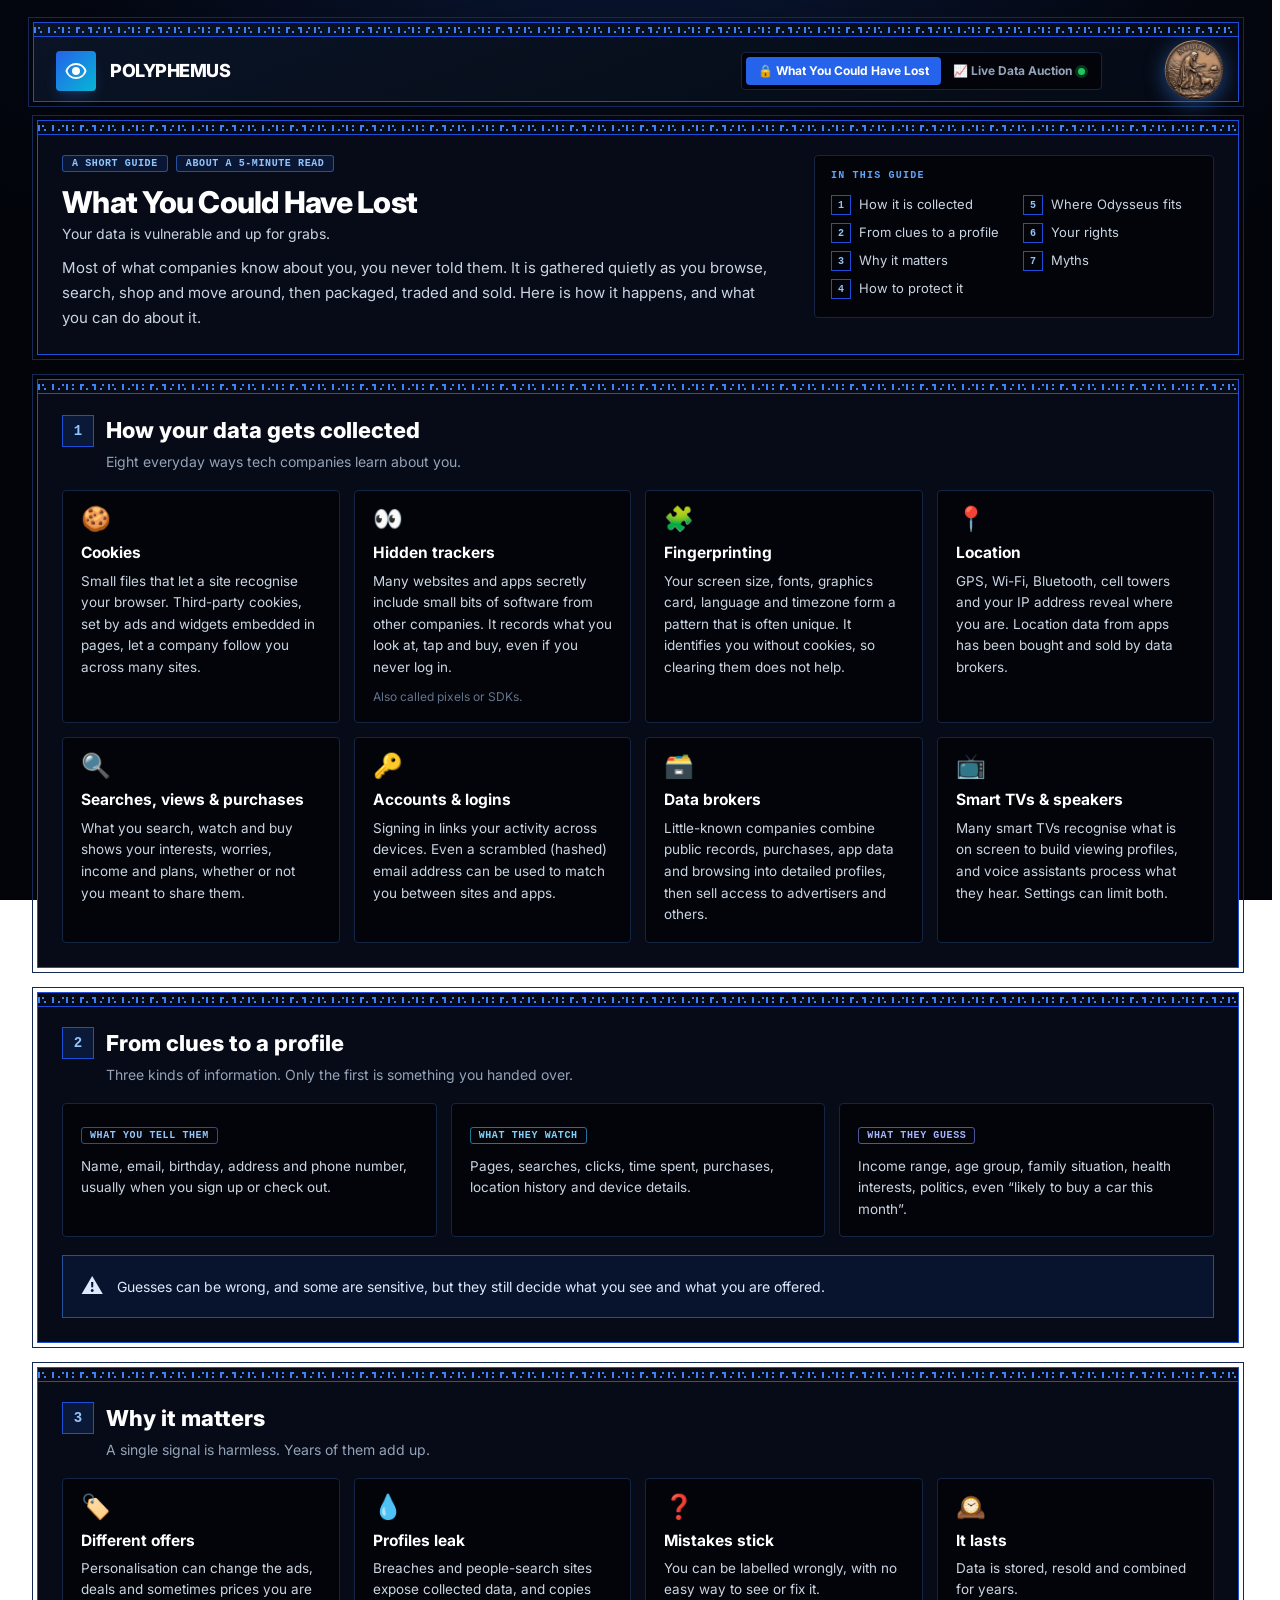
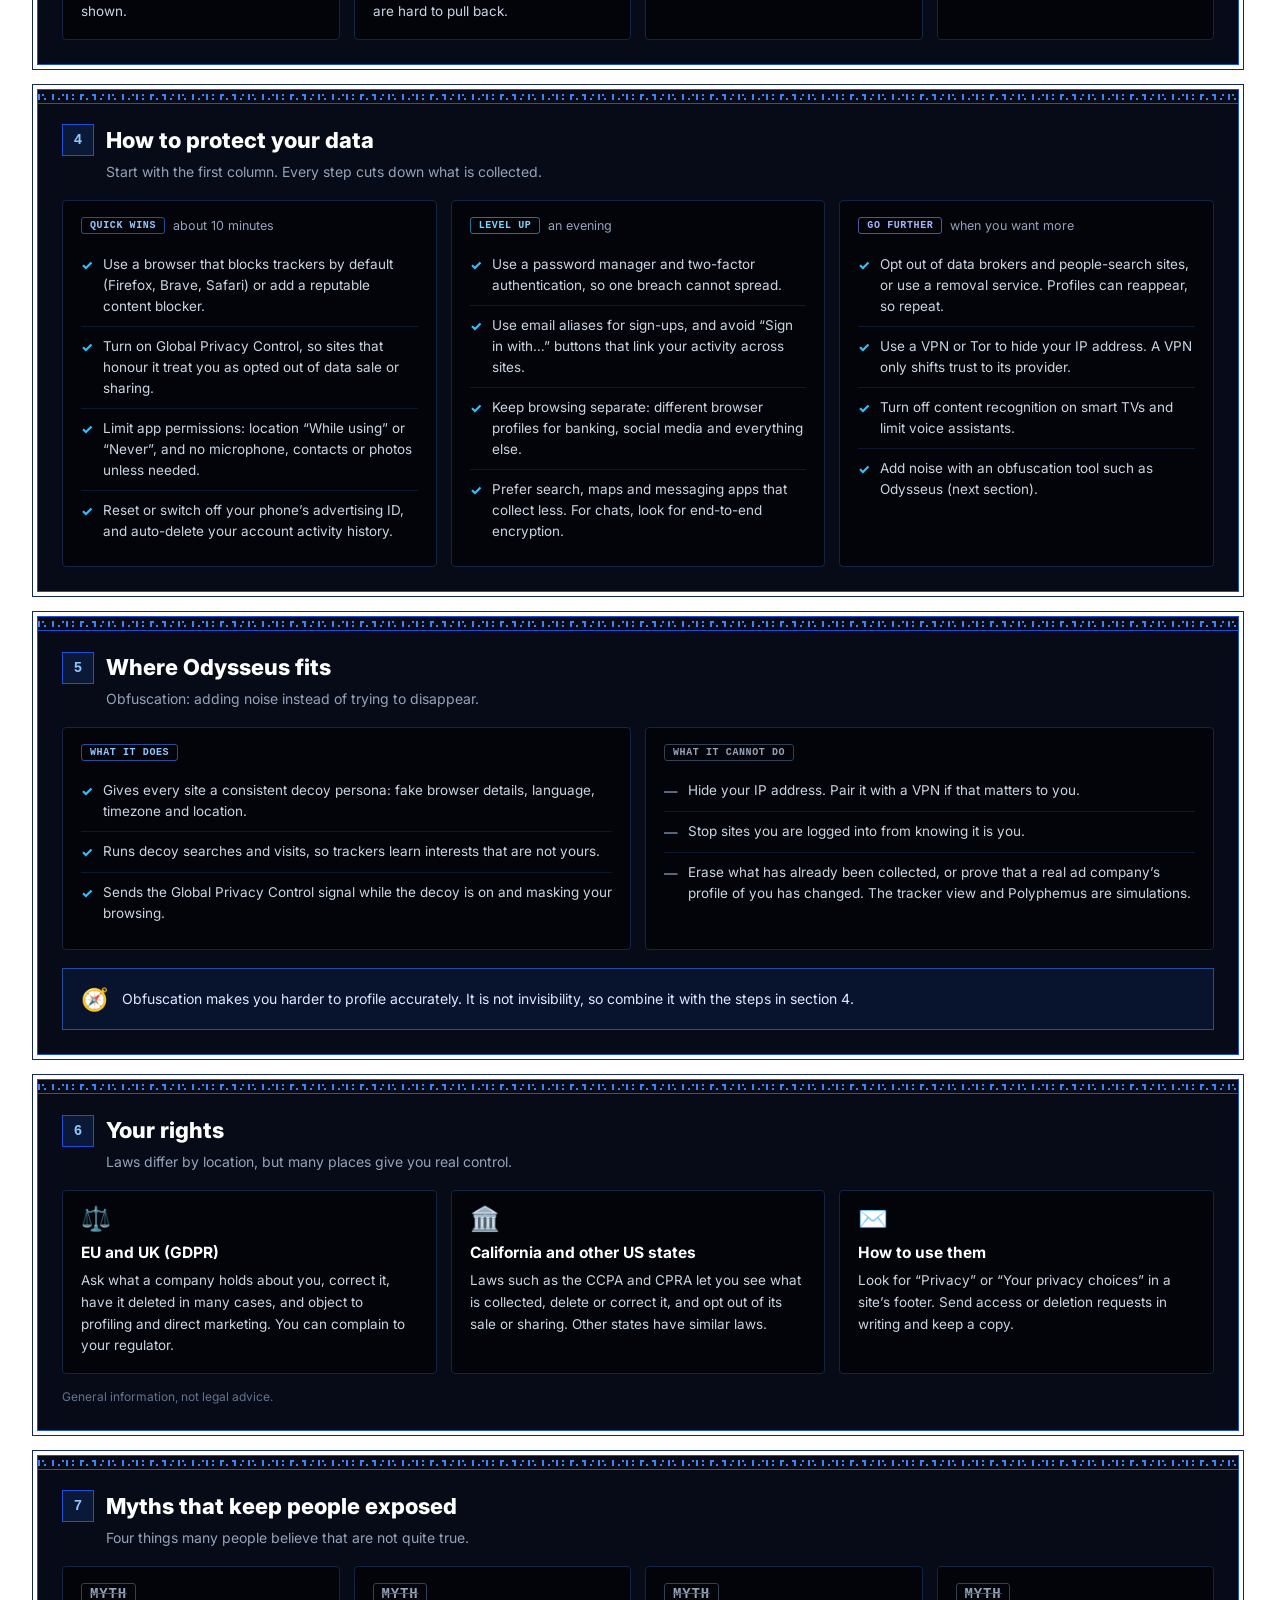
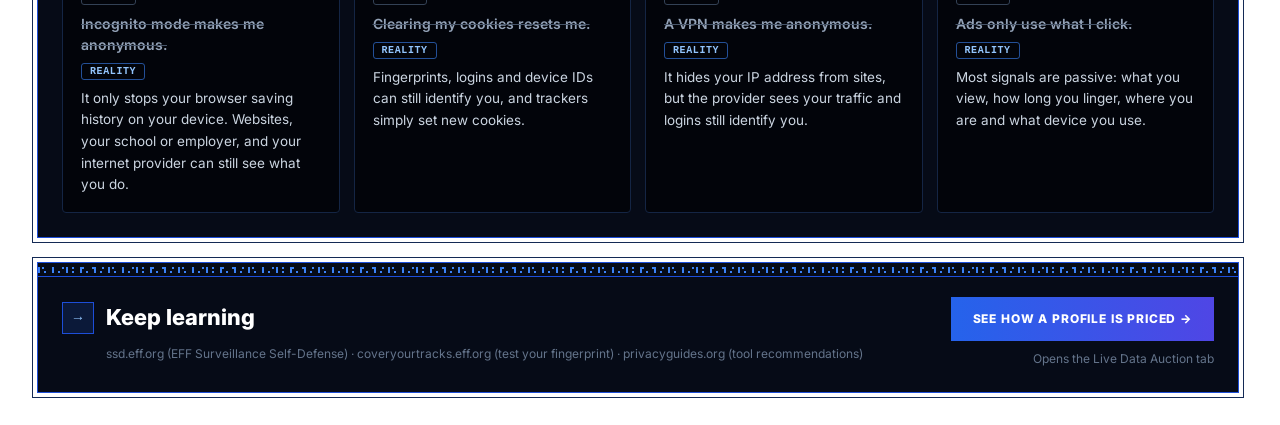
==== commit f6a15e1e: "Simplify the trackers card on the guide: Hidden trackers, plain-language wording Replace the 'Tracke" ====
--- a/polyphemus/index.html
+++ b/polyphemus/index.html
@@ -121,7 +121,7 @@
             <p class="gd-sub">Eight everyday ways tech companies learn about you.</p>
             <div class="gd-grid4">
                 <div class="gd-mini"><div class="ic">🍪</div><h4>Cookies</h4><p>Small files that let a site recognise your browser. Third-party cookies, set by ads and widgets embedded in pages, let a company follow you across many sites.</p></div>
-                <div class="gd-mini"><div class="ic">🛰️</div><h4>Trackers, pixels &amp; SDKs</h4><p>Invisible images and code snippets in websites and apps report what you view, click and buy to ad and analytics companies, even when you are logged out.</p></div>
+                <div class="gd-mini"><div class="ic">👀</div><h4>Hidden trackers</h4><p>Many websites and apps secretly include small bits of software from other companies. It records what you look at, tap and buy, even if you never log in.</p><span class="gd-also">Also called pixels or SDKs.</span></div>
                 <div class="gd-mini"><div class="ic">🧩</div><h4>Fingerprinting</h4><p>Your screen size, fonts, graphics card, language and timezone form a pattern that is often unique. It identifies you without cookies, so clearing them does not help.</p></div>
                 <div class="gd-mini"><div class="ic">📍</div><h4>Location</h4><p>GPS, Wi-Fi, Bluetooth, cell towers and your IP address reveal where you are. Location data from apps has been bought and sold by data brokers.</p></div>
                 <div class="gd-mini"><div class="ic">🔍</div><h4>Searches, views &amp; purchases</h4><p>What you search, watch and buy shows your interests, worries, income and plans, whether or not you meant to share them.</p></div>
--- a/polyphemus/theme.css
+++ b/polyphemus/theme.css
@@ -180,3 +180,4 @@
 .gd-cta:hover{filter:brightness(1.12)}
 .mk-clear{padding:3px 10px;border:1px solid #142544;background:#02040a;color:#94a3b8;font:700 10px ui-monospace,Menlo,Consolas,monospace;letter-spacing:.06em;border-radius:3px;cursor:pointer;white-space:nowrap;transition:color .15s,border-color .15s}
 .mk-clear:hover{color:#fff;border-color:#3b82f6}
+.gd-also{display:block;margin-top:10px;color:#64748b;font-size:12px}
